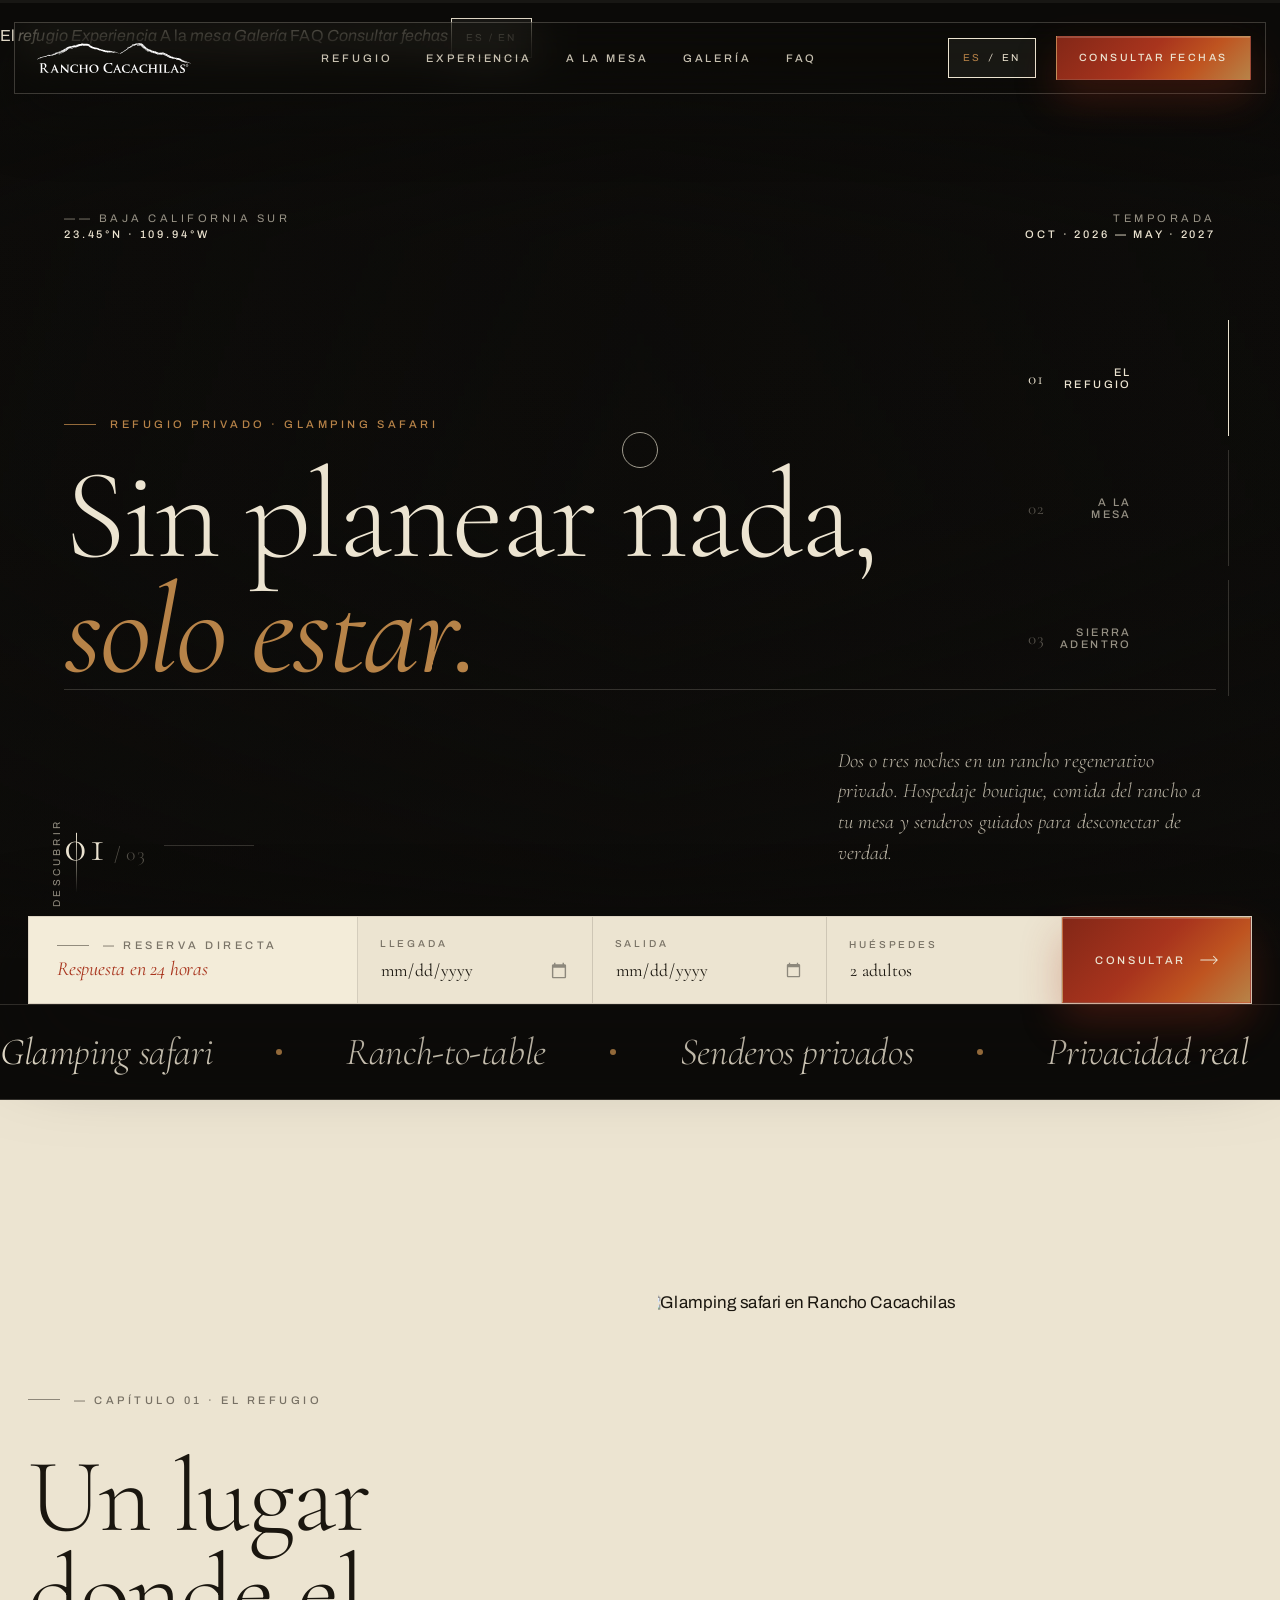
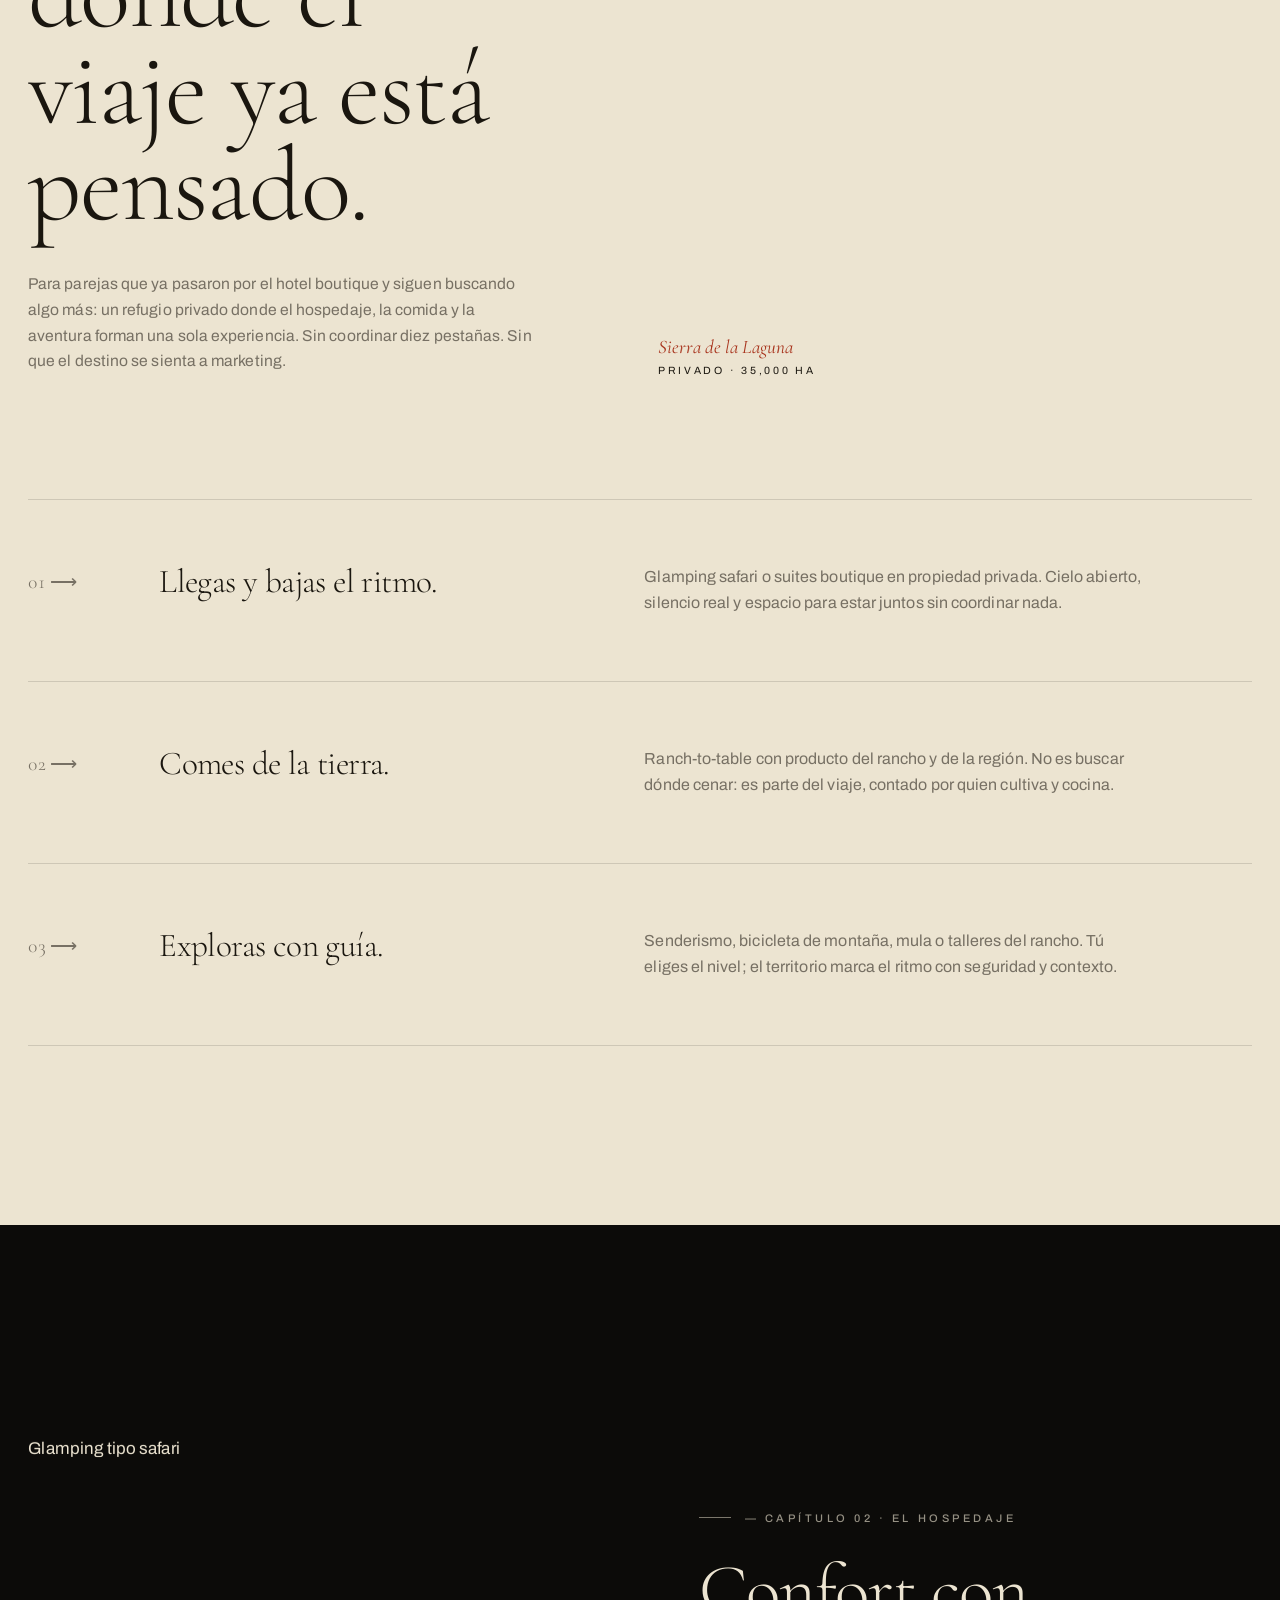
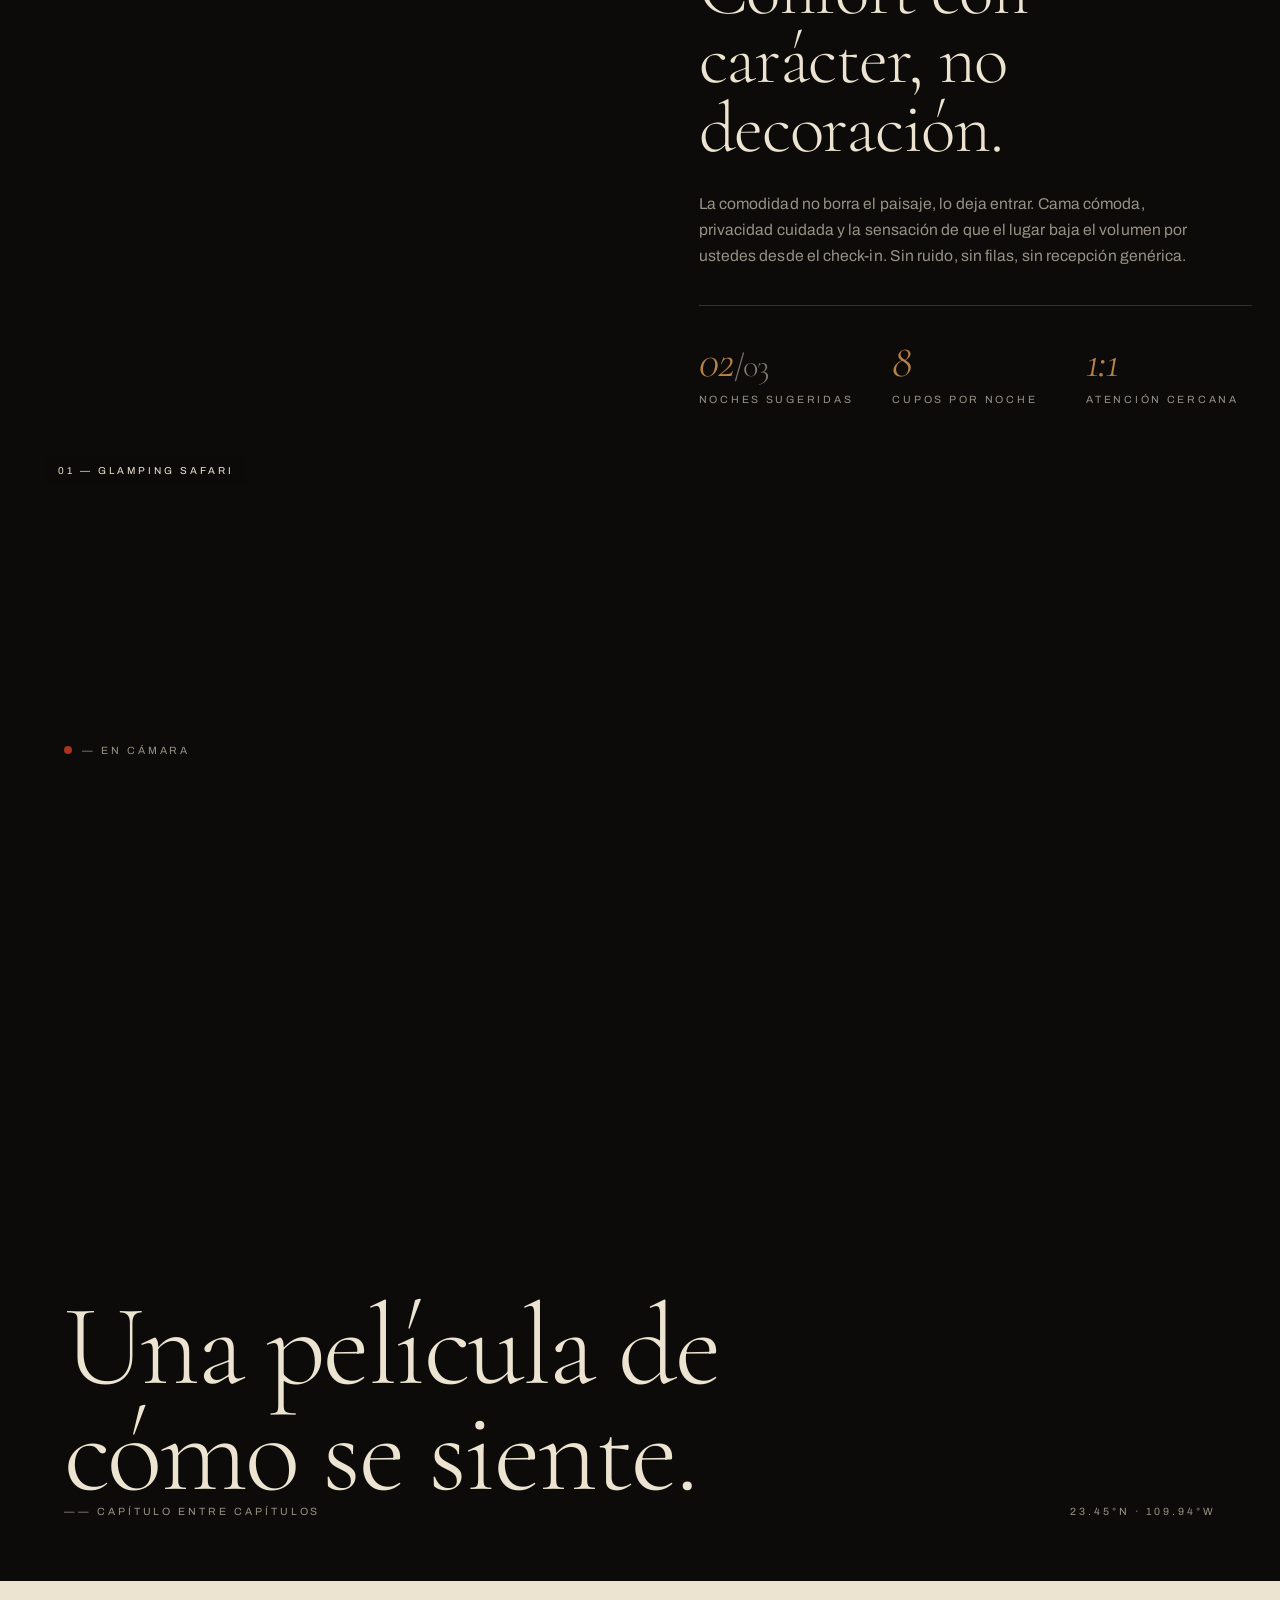
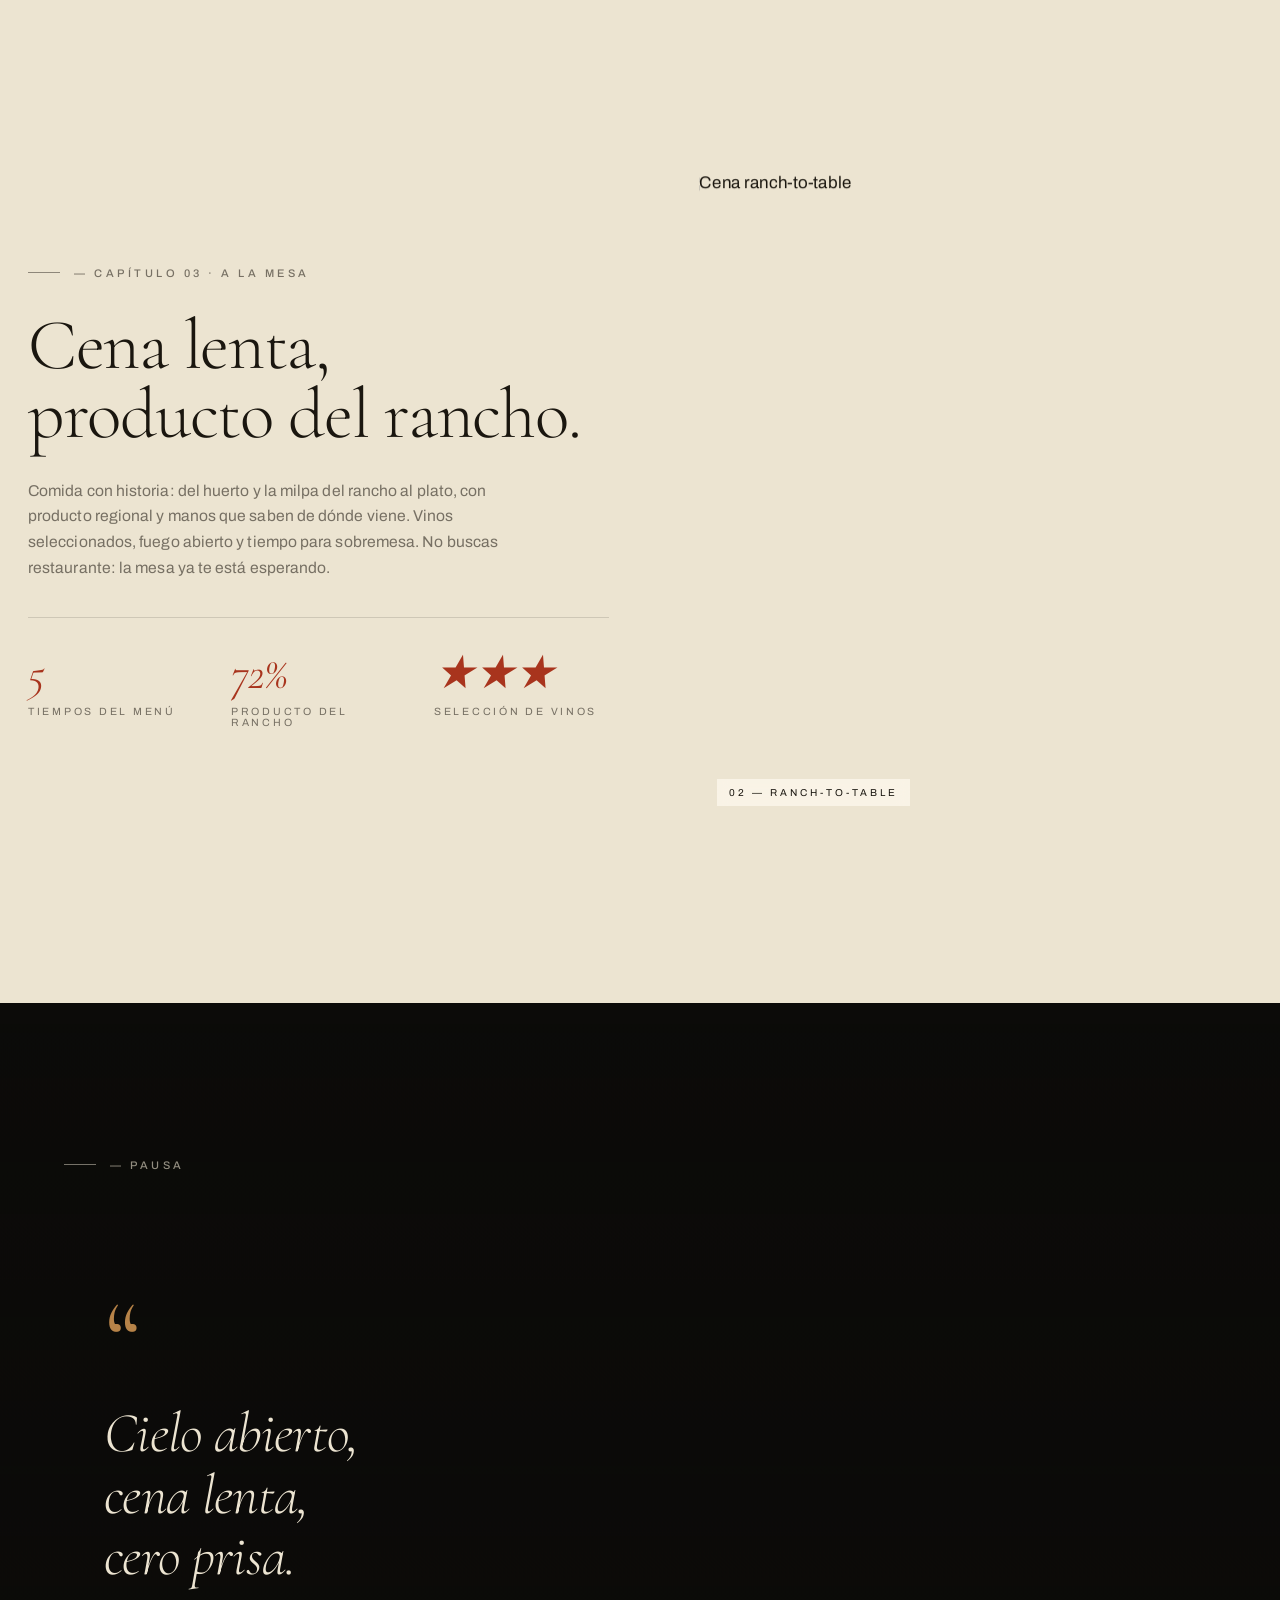
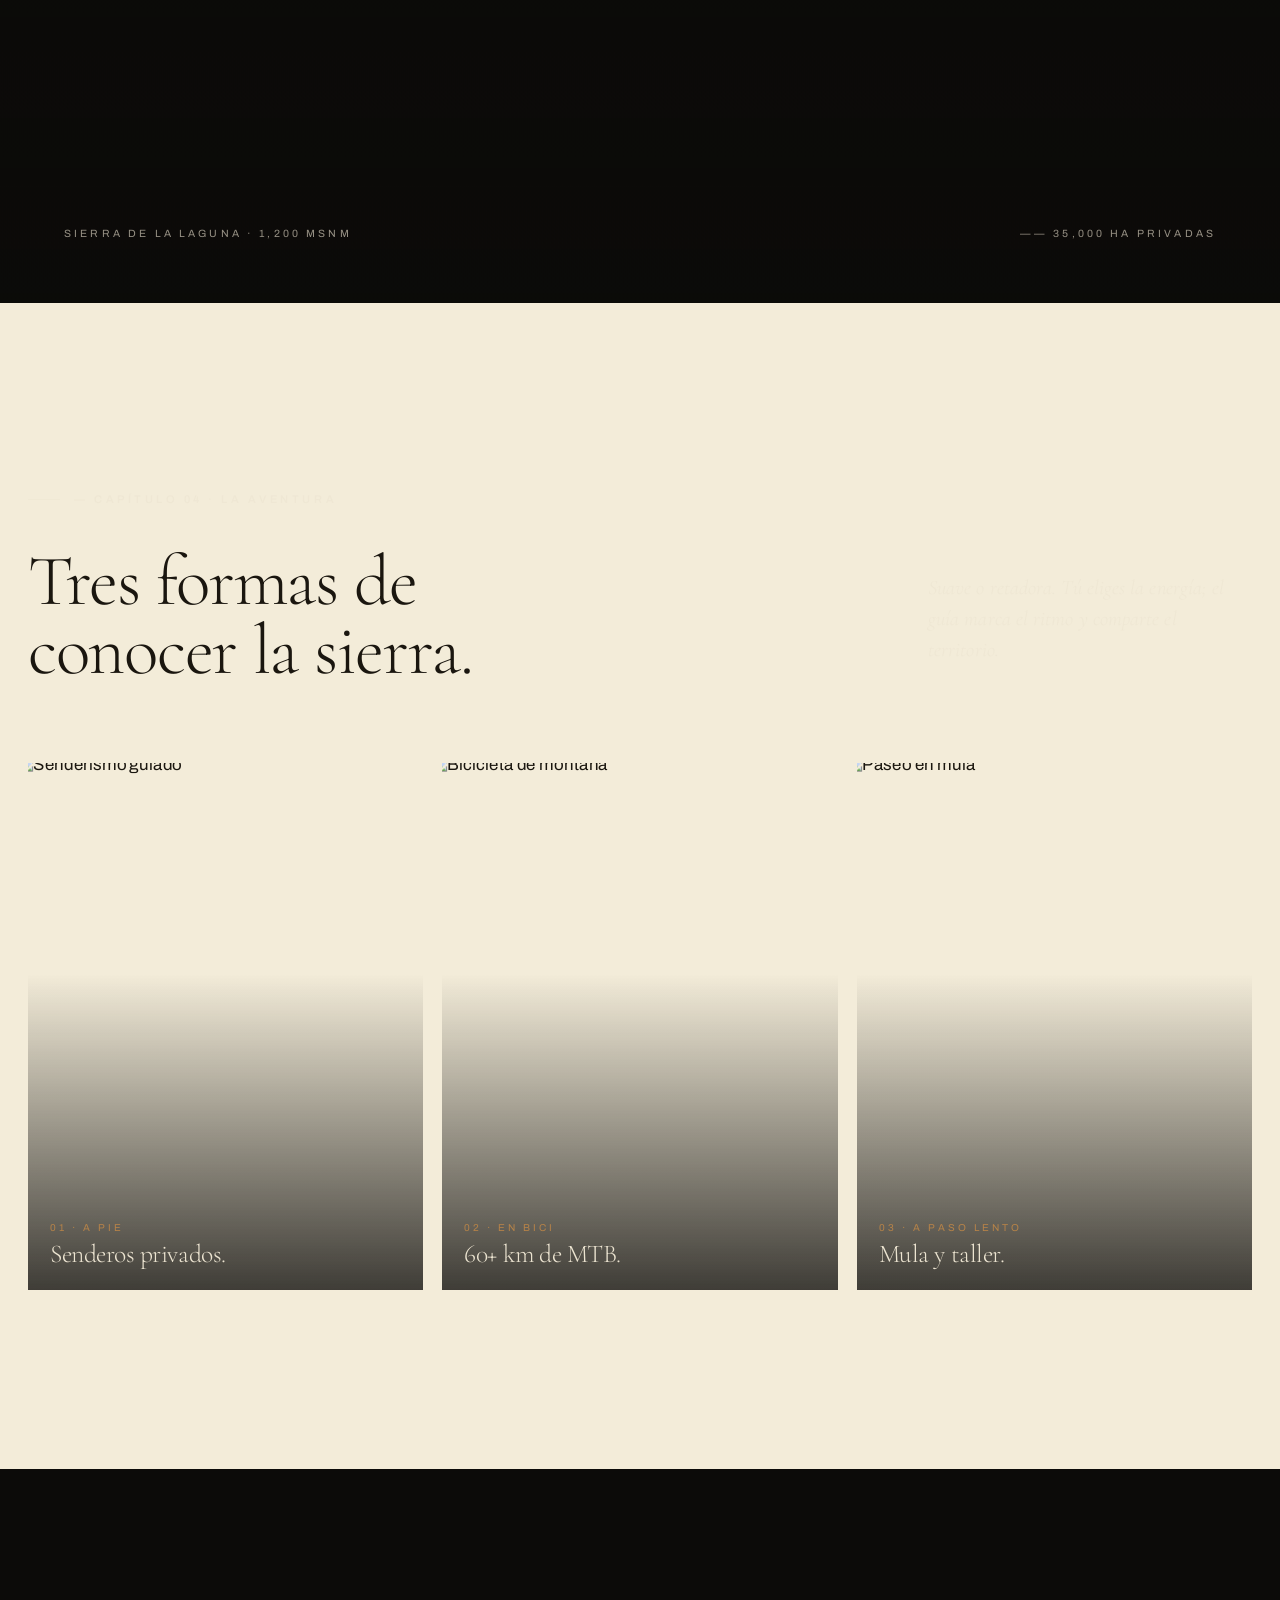
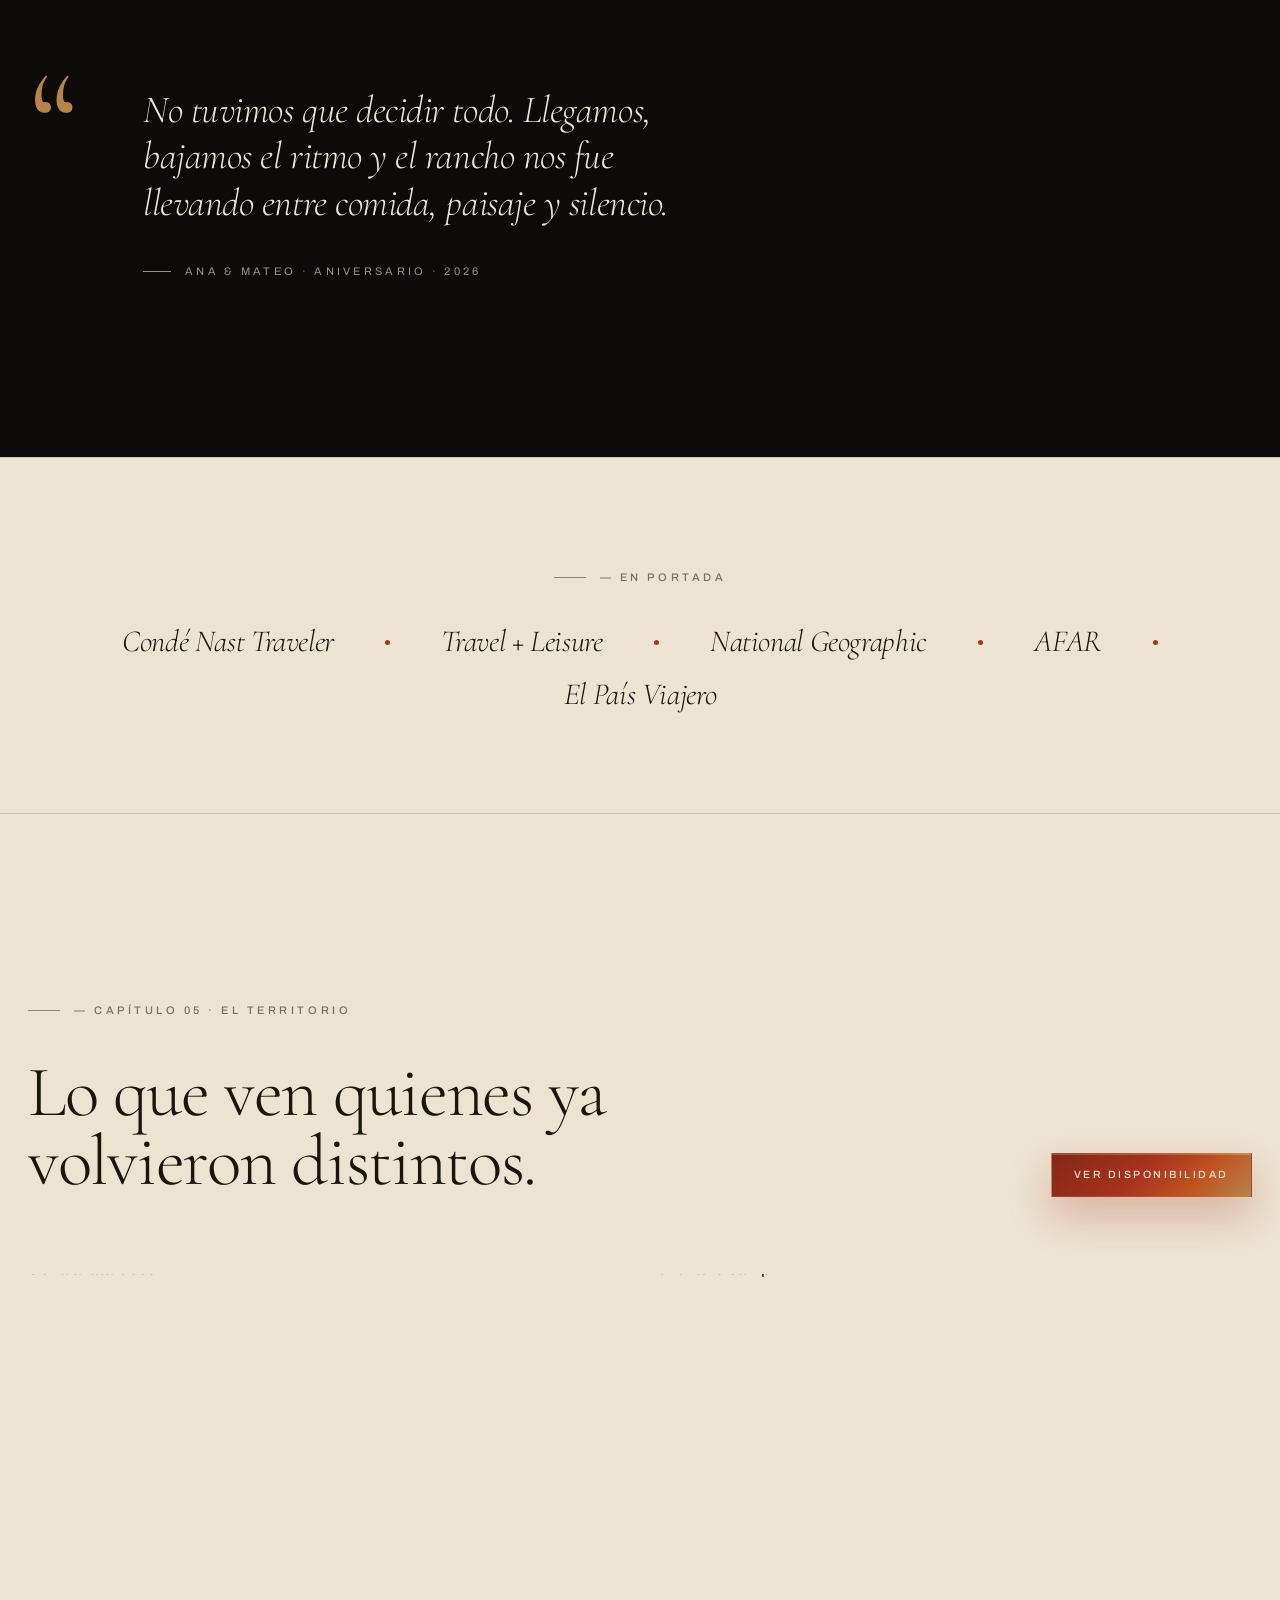
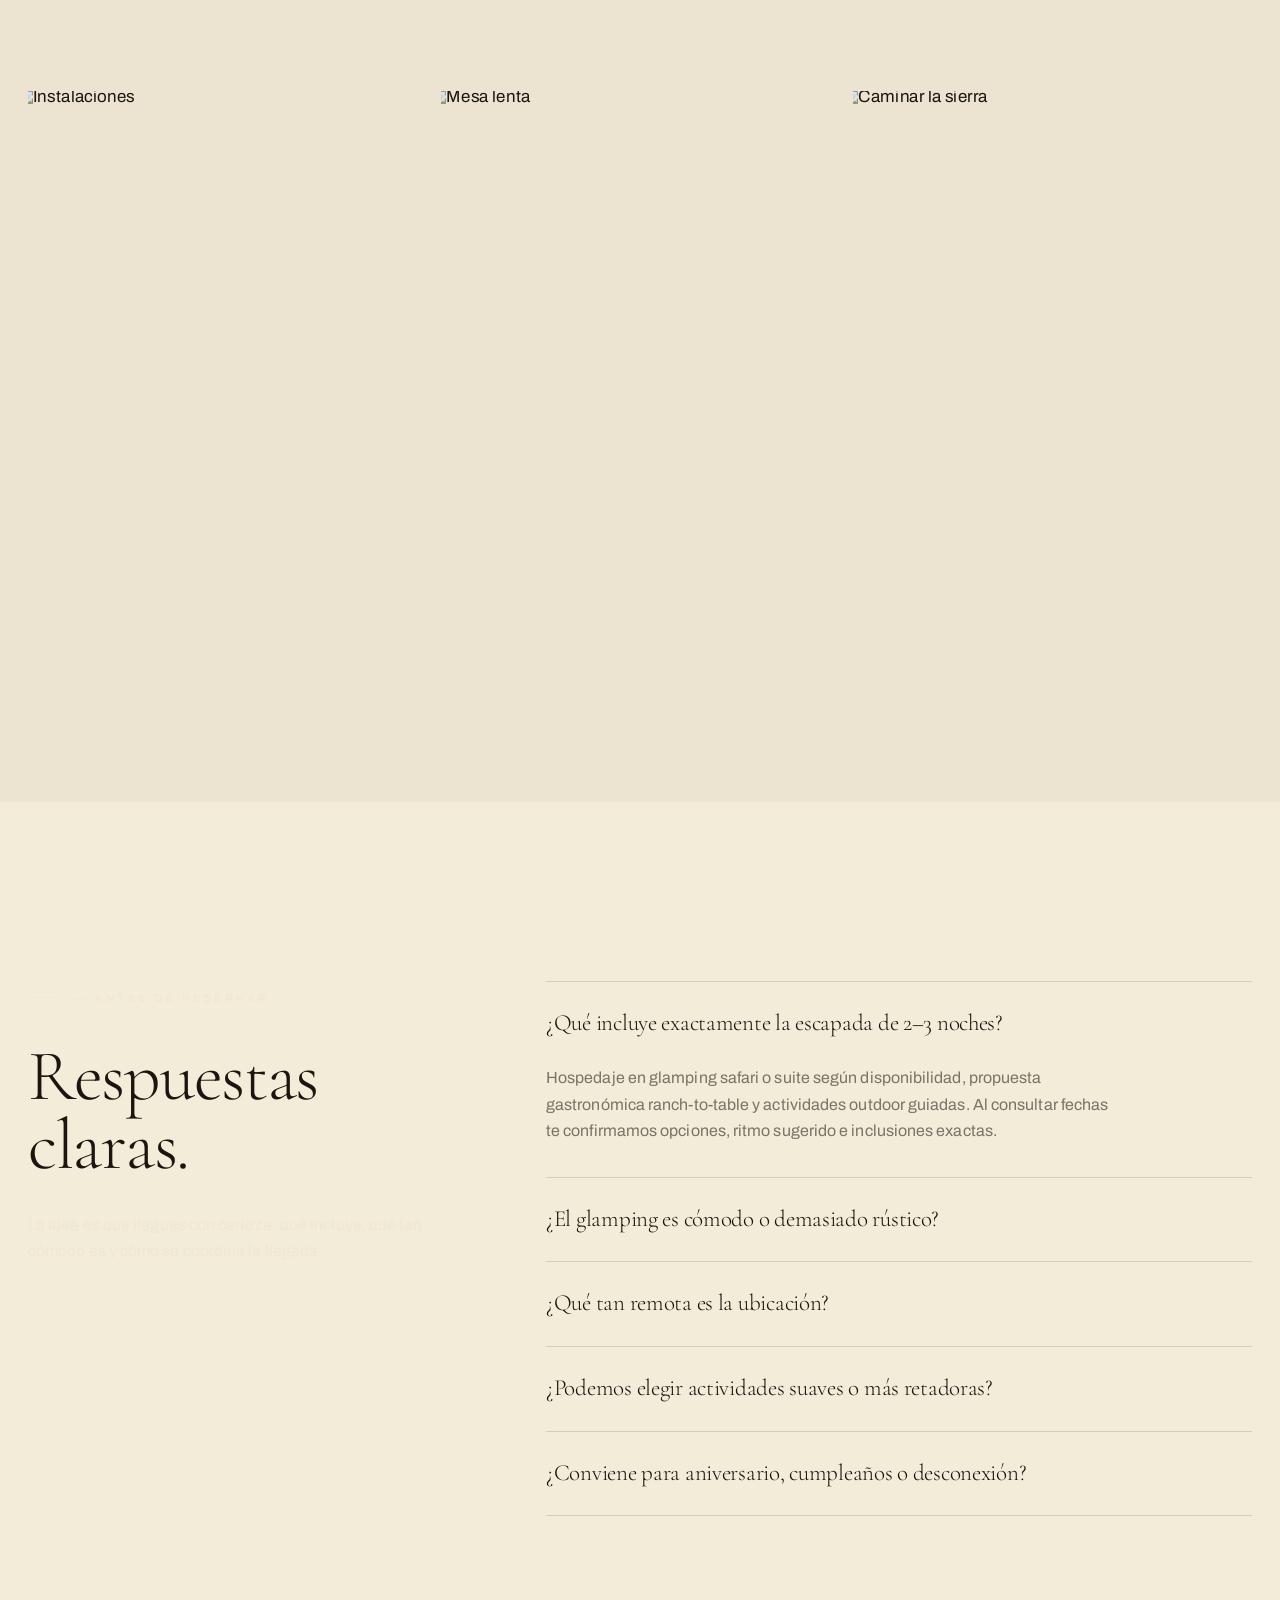
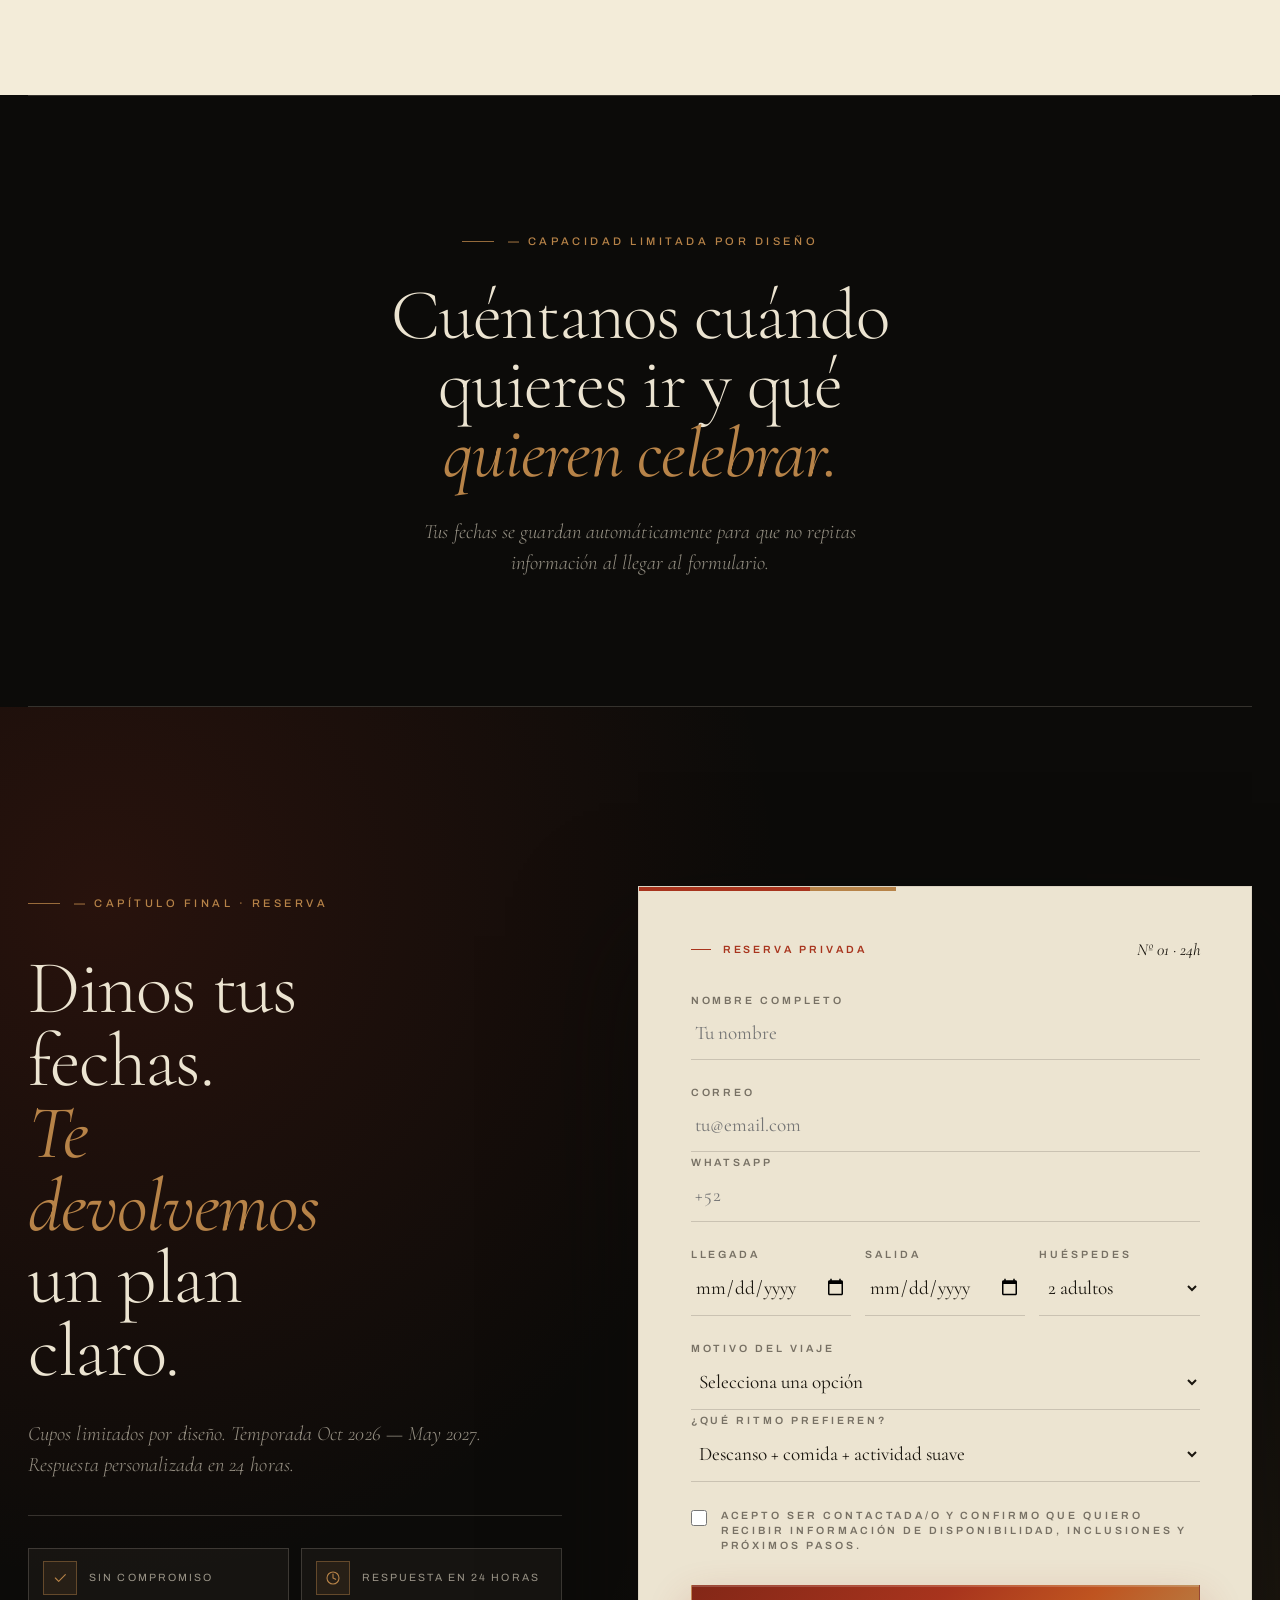
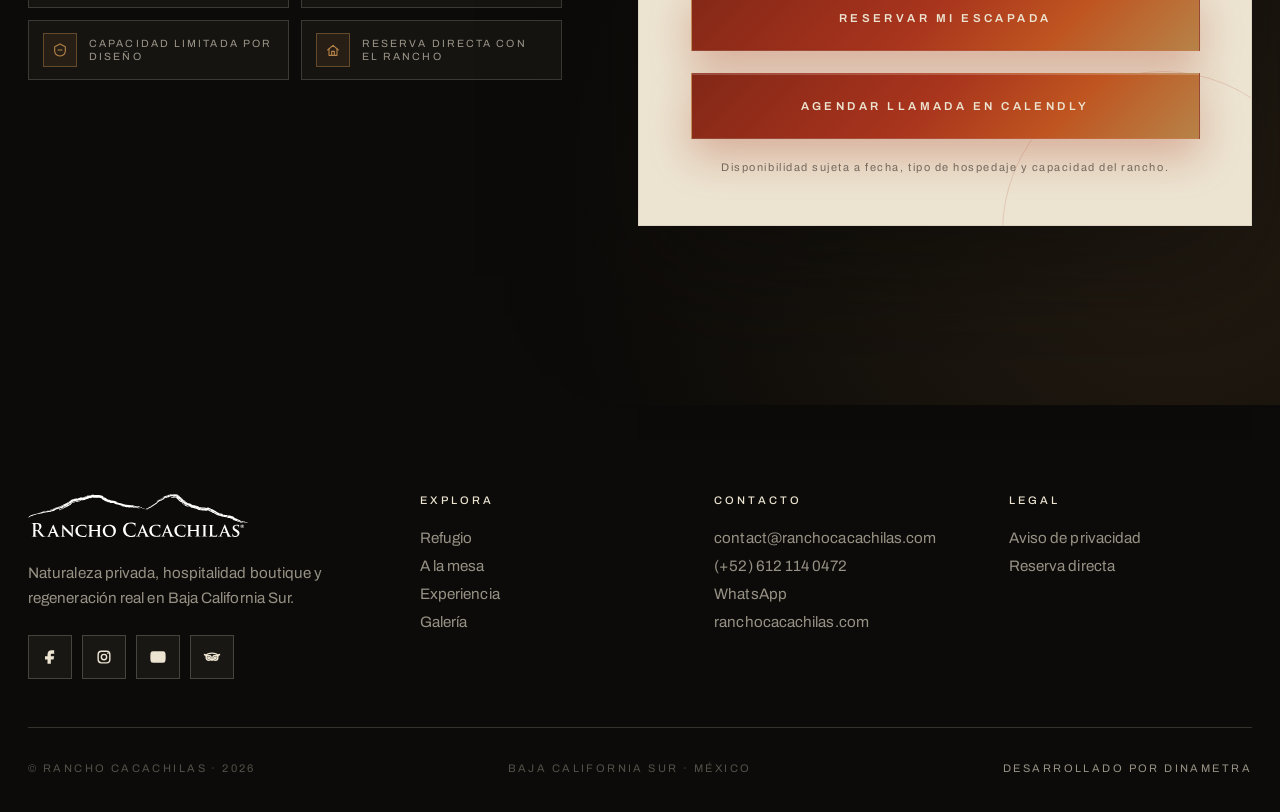
==== index.html @ 883b2c85 "primera versión landing rancho cacachilas" ====
<!DOCTYPE html>

<html data-lang="es" lang="es">
<head>
<meta charset="utf-8"/>
<meta content="width=device-width, initial-scale=1.0" name="viewport"/>
<meta content="Escapada privada en Rancho Cacachilas, Baja California Sur. Glamping safari, ranch-to-table y senderos privados." name="description"/>
<title>Rancho Cacachilas — Escapada privada en Baja California Sur</title>
<link href="assets/logo-color.svg" rel="icon" type="image/svg+xml"/>
<link href="https://fonts.googleapis.com" rel="preconnect"/>
<link crossorigin="" href="https://fonts.gstatic.com" rel="preconnect"/>
<link href="https://fonts.googleapis.com/css2?family=Cormorant+Garamond:ital,wght@0,300;0,400;0,500;1,300;1,400&amp;family=Cinzel:wght@400;500&amp;family=Archivo:wght@400;500;600&amp;display=swap" rel="stylesheet"/>
<link href="styles.css" rel="stylesheet"/>
</head>
<body>
<div aria-hidden="true" class="scroll-progress"><span></span></div>
<div aria-hidden="true" class="cursor-dot"></div>
<div aria-hidden="true" class="cursor-follower"></div>
<!-- NAVIGATION -->
<nav aria-label="Navegación principal" class="nav" id="nav">
<a aria-label="Rancho Cacachilas" class="nav-brand" href="#top">
<img alt="Rancho Cacachilas" data-logo-color="assets/logo-color.svg" data-logo-dark="assets/logo-wh.svg" data-logo-light="assets/logo-color.svg" src="assets/logo-wh.svg"/>
</a>
<div class="nav-links">
<a data-i18n="nav.refuge" href="#refugio">Refugio</a>
<a data-i18n="nav.experience" href="#experiencia">Experiencia</a>
<a data-i18n="nav.table" href="#mesa">A la mesa</a>
<a data-i18n="nav.gallery" href="#galeria">Galería</a>
<a data-i18n="nav.faq" href="#faq">FAQ</a>
</div>
<button aria-label="Cambiar idioma" class="lang-toggle" data-lang-toggle="" type="button"><span>ES</span><i>/</i><span>EN</span></button>
<a class="nav-cta" data-i18n="nav.cta" href="#reserva">Consultar fechas</a>
<button aria-expanded="false" aria-label="Menú" class="nav-toggle" type="button">
<span></span><span></span>
</button>
</nav>
<div aria-hidden="true" class="mobile-menu">
<a data-i18n-html="mobile.refuge" href="#refugio">El <em>refugio</em></a>
<a data-i18n-html="mobile.experience" href="#experiencia"><em>Experiencia</em></a>
<a data-i18n-html="mobile.table" href="#mesa">A la <em>mesa</em></a>
<a data-i18n-html="mobile.gallery" href="#galeria"><em>Galería</em></a>
<a data-i18n="nav.faq" href="#faq">FAQ</a>
<a data-i18n-html="mobile.cta" href="#reserva"><em>Consultar fechas</em></a>
<button aria-label="Cambiar idioma" class="mobile-lang" data-lang-toggle="" type="button">ES / EN</button>
</div>
<main id="top">
<!-- HERO ============================================================ -->
<section aria-label="Escapada privada en Baja California Sur" class="hero" id="hero">
<div aria-hidden="true" class="hero-slides">
<div class="hero-slide is-active" data-i="0">
<div class="hero-slide-img" data-parallax="0.18" style="--bg:url('https://images.squarespace-cdn.com/content/v1/5477a99ae4b06dd3acaaf4ea/1692031401738-TZJAUG9JWB5O84VRLIJN/Rancho-Cacachilas-hospedaje-en-Baja-California-Sur-Mexico.jpg')"></div>
</div>
<div class="hero-slide" data-i="1">
<div class="hero-slide-img" data-parallax="0.18" style="--bg:url('https://images.squarespace-cdn.com/content/v1/5477a99ae4b06dd3acaaf4ea/1692028775080-TD83GMRN2IYTB6SFDQ0N/Eventos-culinarios-en-Rancho-Cacachilas-Baja-California-Sur-sunset.jpg')"></div>
</div>
<div class="hero-slide" data-i="2">
<div class="hero-slide-img" data-parallax="0.18" style="--bg:url('https://images.squarespace-cdn.com/content/v1/5477a99ae4b06dd3acaaf4ea/1692031409755-A17O82VDHI5BTHM3XX5Q/Mountain-Bike-en-Baja-California-Sur-Mexico-Rancho-Cacachilas.jpg')"></div>
</div>
</div>
<div aria-hidden="true" class="hero-vignette"></div>
<div aria-hidden="true" class="hero-grain"></div>
<div class="hero-content">
<header class="hero-top">
<div class="hero-mark">
<span>—— Baja California Sur</span>
<strong>23.45°N · 109.94°W</strong>
</div>
<div class="hero-mark" style="text-align:right;">
<span>Temporada</span>
<strong>Oct · 2026 — May · 2027</strong>
</div>
</header>
<div class="hero-title-stack">
<p class="eyebrow" data-i18n="hero.eyebrow" style="margin-bottom:28px;color:var(--bronze);">Refugio privado · Glamping safari</p>
<h1 aria-live="polite" class="hero-title">
<span class="hero-title-slide is-active" data-i="0" data-i18n-html="hero.slide1html">Sin planear nada,<br/><em data-i18n="hero.slide1b">solo estar.</em></span>
<span class="hero-title-slide" data-i="1" data-i18n-html="hero.slide2html">Comer del territorio,<br/><em data-i18n="hero.slide2b">pertenecer.</em></span>
<span class="hero-title-slide" data-i="2" data-i18n-html="hero.slide3html">Aventura suave,<br/><em data-i18n="hero.slide3b">tierra real.</em></span>
</h1>
</div>
<footer class="hero-bottom">
<div class="hero-meta">
<span class="hero-counter"><span data-hero-current="">01</span><sub>/ 03</sub></span>
<div aria-hidden="true" class="hero-progress"><span></span></div>
</div>
<p class="lead" data-i18n="hero.sub" style="margin:0;color:rgba(236,228,209,.78);max-width:42ch;">
            Dos o tres noches en un rancho regenerativo privado. Hospedaje boutique, comida del rancho a tu mesa y senderos guiados para desconectar de verdad.
          </p>
</footer>
</div>
<nav aria-label="Escenas" class="hero-thumbs">
<button class="hero-thumb is-active" data-go="0">
<span class="hero-thumb-num">01</span>
<span class="hero-thumb-title" data-i18n="thumb.refuge">El refugio</span>
<span class="hero-thumb-img" style="--bg:url('https://images.squarespace-cdn.com/content/v1/5477a99ae4b06dd3acaaf4ea/1692031401738-TZJAUG9JWB5O84VRLIJN/Rancho-Cacachilas-hospedaje-en-Baja-California-Sur-Mexico.jpg')"></span>
</button>
<button class="hero-thumb" data-go="1">
<span class="hero-thumb-num">02</span>
<span class="hero-thumb-title" data-i18n="thumb.table">A la mesa</span>
<span class="hero-thumb-img" style="--bg:url('https://images.squarespace-cdn.com/content/v1/5477a99ae4b06dd3acaaf4ea/1692028775080-TD83GMRN2IYTB6SFDQ0N/Eventos-culinarios-en-Rancho-Cacachilas-Baja-California-Sur-sunset.jpg')"></span>
</button>
<button class="hero-thumb" data-go="2">
<span class="hero-thumb-num">03</span>
<span class="hero-thumb-title" data-i18n="thumb.sierra">Sierra adentro</span>
<span class="hero-thumb-img" style="--bg:url('https://images.squarespace-cdn.com/content/v1/5477a99ae4b06dd3acaaf4ea/1692031409755-A17O82VDHI5BTHM3XX5Q/Mountain-Bike-en-Baja-California-Sur-Mexico-Rancho-Cacachilas.jpg')"></span>
</button>
</nav>
<a class="hero-scroll" data-i18n="hero.discover" href="#intro">Descubrir</a>
</section>
<!-- BOOKING BAR (overlaps hero/cinemark, Auberge-inspired) ============================================================ -->
<section aria-label="Reserva directa" class="bookbar">
<div class="container">
<form class="bookbar-card rv" data-reservation-form="bookbar" id="bookbarForm" novalidate="">
<div class="bookbar-eye">
<span class="eyebrow" data-i18n="bookbar.eyebrow">— Reserva directa</span>
<strong data-i18n="bookbar.response">Respuesta en 24 horas</strong>
</div>
<div class="bookbar-row">
<label data-i18n="form.arrival" for="arrive">Llegada</label>
<input id="arrive" name="arrive" type="date"/>
</div>
<div class="bookbar-row">
<label data-i18n="form.departure" for="leave">Salida</label>
<input id="leave" name="leave" type="date"/>
</div>
<div class="bookbar-row">
<label data-i18n="form.guests" for="guests">Huéspedes</label>
<select id="guests" name="guests">
<option data-i18n="guest.twoAdults" value="2 adultos">2 adultos</option>
<option data-i18n="guest.twoOneChild" value="2 + 1 niño">2 + 1 niño</option>
<option data-i18n="guest.twoTwoChildren" value="2 + 2 niños">2 + 2 niños</option>
<option data-i18n="guest.coupleGuests" value="Pareja + invitados">Pareja + invitados</option>
</select>
</div>
<button class="bookbar-cta" type="submit">
<span data-i18n="bookbar.cta">Consultar</span>
<svg aria-hidden="true" fill="none" viewbox="0 0 24 12"><path d="M1 6h22M18 1l5 5-5 5" stroke="currentColor" stroke-linecap="round" stroke-linejoin="round" stroke-width="1.4"></path></svg>
</button>
</form>
</div>
</section>
<!-- CINEMARK ============================================================ -->
<section aria-hidden="true" class="cinemark">
<div class="cinemark-track">
<span data-i18n="m.glamping">Glamping safari</span><i></i><span data-i18n-html="m.table"><em data-i18n="m.table">Ranch-to-table</em></span><i></i><span data-i18n="m.trails">Senderos privados</span><i></i><span data-i18n="m.privacy">Privacidad real</span><i></i><span data-i18n-html="m.regenerative"><em data-i18n="m.regenerative">Rancho regenerativo</em></span><i></i><span data-i18n="m.baja">Baja California Sur</span><i></i>
<span data-i18n="m.glamping">Glamping safari</span><i></i><span data-i18n-html="m.table"><em data-i18n="m.table">Ranch-to-table</em></span><i></i><span data-i18n="m.trails">Senderos privados</span><i></i><span data-i18n="m.privacy">Privacidad real</span><i></i><span data-i18n-html="m.regenerative"><em data-i18n="m.regenerative">Rancho regenerativo</em></span><i></i><span data-i18n="m.baja">Baja California Sur</span><i></i>
</div>
</section>
<!-- INTRO ============================================================ -->
<section class="intro on-light section-pad-xl" id="intro">
<div class="container">
<div class="intro-grid">
<div class="intro-copy">
<p class="eyebrow rv" data-i18n="intro.eyebrow">— Capítulo 01 · El refugio</p>
<h2 class="display-1 rv d1" data-i18n-html="intro.title" style="margin-top:32px;">
              Un lugar<br/>donde el viaje<br/><em>ya está pensado.</em>
</h2>
<p class="body-text rv d2" data-i18n="intro.text">
              Para parejas que ya pasaron por el hotel boutique y siguen buscando algo más:
              un refugio privado donde el hospedaje, la comida y la aventura forman una sola
              experiencia. Sin coordinar diez pestañas. Sin que el destino se sienta a marketing.
            </p>
</div>
<div class="intro-img-stack rv d1">
<div class="intro-img intro-img--main" data-parallax-img="0.06">
<img alt="Glamping safari en Rancho Cacachilas" loading="lazy" src="https://images.squarespace-cdn.com/content/v1/5477a99ae4b06dd3acaaf4ea/1692031403918-P6W8EY9D7XBEX42UXEC8/Rancho-Cacachilas-Ranch-Adventure-Camp-Baja-California-Sur-Mexico.jpg"/>
</div>
<div class="intro-img intro-img--accent" data-parallax-img="-0.05">
<img alt="Instalaciones de descanso" loading="lazy" src="https://images.squarespace-cdn.com/content/v1/5477a99ae4b06dd3acaaf4ea/1692031405454-Y30YFMHIV6PB52ENHIJ9/Rancho-Cacachilas-Hospedaje-en-Baja-California-Sur-Mexico-instalaciones.jpg"/>
</div>
<div class="intro-tag">
<strong data-i18n="intro.location">Sierra de la Laguna</strong>
<span data-i18n="intro.private">Privado · 35,000 ha</span>
</div>
</div>
</div>
<!-- MANIFESTO -->
<div class="manifesto-list">
<article class="manifesto-row rv">
<span class="manifesto-num">01 ⟶</span>
<h3 class="manifesto-title" data-i18n-html="manifest.1.title">Llegas <em>y bajas el ritmo.</em></h3>
<p class="manifesto-body" data-i18n="manifest.1.text">Glamping safari o suites boutique en propiedad privada. Cielo abierto, silencio real y espacio para estar juntos sin coordinar nada.</p>
</article>
<article class="manifesto-row rv d1">
<span class="manifesto-num">02 ⟶</span>
<h3 class="manifesto-title" data-i18n-html="manifest.2.title">Comes <em>de la tierra.</em></h3>
<p class="manifesto-body" data-i18n="manifest.2.text">Ranch-to-table con producto del rancho y de la región. No es buscar dónde cenar: es parte del viaje, contado por quien cultiva y cocina.</p>
</article>
<article class="manifesto-row rv d2">
<span class="manifesto-num">03 ⟶</span>
<h3 class="manifesto-title" data-i18n-html="manifest.3.title">Exploras <em>con guía.</em></h3>
<p class="manifesto-body" data-i18n="manifest.3.text">Senderismo, bicicleta de montaña, mula o talleres del rancho. Tú eliges el nivel; el territorio marca el ritmo con seguridad y contexto.</p>
</article>
</div>
</div>
</section>
<!-- EDITORIAL SPLIT 1 — REFUGIO ============================================================ -->
<section class="on-dark section-pad-xl" id="refugio">
<div class="container">
<div class="edit-split">
<div class="edit-figure rv" data-parallax-img="0.08">
<img alt="Glamping tipo safari" loading="lazy" src="https://images.squarespace-cdn.com/content/v1/5477a99ae4b06dd3acaaf4ea/1692031401738-TZJAUG9JWB5O84VRLIJN/Rancho-Cacachilas-hospedaje-en-Baja-California-Sur-Mexico.jpg"/>
<div class="edit-figure-caption">01 — Glamping safari</div>
</div>
<div class="edit-copy">
<p class="eyebrow rv" data-i18n="stay.eyebrow">— Capítulo 02 · El hospedaje</p>
<h2 class="display-2 rv d1" data-i18n-html="stay.title">Confort con <em>carácter,</em><br/>no decoración.</h2>
<p class="body-text rv d2" data-i18n="stay.text">
              La comodidad no borra el paisaje, lo deja entrar. Cama cómoda, privacidad cuidada
              y la sensación de que el lugar baja el volumen por ustedes desde el check-in.
              Sin ruido, sin filas, sin recepción genérica.
            </p>
<div class="edit-meta rv d3">
<div>
<div class="edit-meta-num"><em>02</em><span style="opacity:.5;font-size:.7em;">/03</span></div>
<span class="edit-meta-label" data-i18n="stay.nights">Noches sugeridas</span>
</div>
<div>
<div class="edit-meta-num"><em>8</em></div>
<span class="edit-meta-label" data-i18n="stay.capacity">Cupos por noche</span>
</div>
<div>
<div class="edit-meta-num"><em>1:1</em></div>
<span class="edit-meta-label" data-i18n="stay.attention">Atención cercana</span>
</div>
</div>
</div>
</div>
</div>
</section>
<!-- FILM — Vimeo cinematic interlude ============================================================ -->
<section aria-label="El rancho en movimiento" class="film">
<div class="film-wrap">
<div class="film-poster" style="--bg:url('https://images.squarespace-cdn.com/content/v1/5477a99ae4b06dd3acaaf4ea/1692028787571-YCMJ7HJETZACYDP9HN1P/Eventos-en-Rancho-Cacachilas-Baja-California-Sur-Mexico.jpg')"></div>
<iframe allow="autoplay; fullscreen" allowfullscreen="" loading="lazy" src="https://player.vimeo.com/video/598974054?background=1&amp;autoplay=1&amp;loop=1&amp;muted=1&amp;dnt=1" tabindex="-1" title="Rancho Cacachilas — película">
</iframe>
</div>
<div aria-hidden="true" class="film-overlay"></div>
<div class="film-content">
<header class="film-top">
<span class="film-rec" data-i18n="film.camera">— En cámara</span>
</header>
<h2 class="film-title rv" data-i18n-html="film.title">
          Una <em>película</em><br/>de cómo se siente.
        </h2>
<footer class="film-foot">
<span data-i18n="film.chapter">—— Capítulo entre capítulos</span>
<span>23.45°N · 109.94°W</span>
</footer>
</div>
</section>
<!-- EDITORIAL SPLIT 2 — A LA MESA ============================================================ -->
<section class="on-light section-pad-xl" id="mesa">
<div class="container">
<div class="edit-split reverse">
<div class="edit-figure rv" data-parallax-img="0.06">
<img alt="Cena ranch-to-table" loading="lazy" src="https://images.squarespace-cdn.com/content/v1/5477a99ae4b06dd3acaaf4ea/1692028774815-RIFNHFRHI6KCONGLMKJG/Eventos-culinarios-en-Rancho-Cacachilas-Baja-California-Sur-wine.jpg"/>
<div class="edit-figure-caption" style="background:rgba(255,250,240,.7);color:var(--on-light);">02 — Ranch-to-table</div>
</div>
<div class="edit-copy">
<p class="eyebrow rv" data-i18n="table.eyebrow">— Capítulo 03 · A la mesa</p>
<h2 class="display-2 rv d1" data-i18n-html="table.title">Cena lenta,<br/><em>producto del rancho.</em></h2>
<p class="body-text rv d2" data-i18n="table.text">
              Comida con historia: del huerto y la milpa del rancho al plato, con producto
              regional y manos que saben de dónde viene. Vinos seleccionados, fuego abierto y
              tiempo para sobremesa. No buscas restaurante: la mesa ya te está esperando.
            </p>
<div class="edit-meta rv d3">
<div>
<div class="edit-meta-num"><em>5</em></div>
<span class="edit-meta-label" data-i18n="table.times">Tiempos del menú</span>
</div>
<div>
<div class="edit-meta-num"><em>72%</em></div>
<span class="edit-meta-label" data-i18n="table.product">Producto del rancho</span>
</div>
<div>
<div class="edit-meta-num"><em>★★★</em></div>
<span class="edit-meta-label" data-i18n="table.wines">Selección de vinos</span>
</div>
</div>
</div>
</div>
</div>
</section>
<!-- PARALLAX BREAK ============================================================ -->
<section aria-label="Naturaleza privada" class="break">
<div class="break-img" data-parallax="0.22" style="--bg:url('https://images.squarespace-cdn.com/content/v1/5477a99ae4b06dd3acaaf4ea/1692028787571-YCMJ7HJETZACYDP9HN1P/Eventos-en-Rancho-Cacachilas-Baja-California-Sur-Mexico.jpg')"></div>
<div class="break-content">
<span class="eyebrow" data-i18n="break.eyebrow" style="color:rgba(236,228,209,.6);">— Pausa</span>
<blockquote class="break-quote rv">
          Cielo abierto,<br/>cena lenta,<br/><em>cero prisa.</em>
</blockquote>
<div class="break-foot">
<span data-i18n="break.location">Sierra de la Laguna · 1,200 msnm</span>
<span data-i18n="break.private">—— 35,000 ha privadas</span>
</div>
</div>
</section>
<!-- EXPERIENCIA — GRID 3 ============================================================ -->
<section class="on-light-2 section-pad-xl" id="experiencia">
<div class="container-wide">
<header style="display:flex;justify-content:space-between;align-items:end;gap:32px;flex-wrap:wrap;">
<div>
<p class="eyebrow rv" data-i18n="adventure.eyebrow">— Capítulo 04 · La aventura</p>
<h2 class="display-2 rv d1" data-i18n-html="adventure.title" style="margin-top:32px;max-width:18ch;">
              Tres formas de<br/><em>conocer la sierra.</em>
</h2>
</div>
<p class="lead rv d2" data-i18n="adventure.text" style="max-width:36ch;">Suave o retadora. Tú eliges la energía; el guía marca el ritmo y comparte el territorio.</p>
</header>
<div class="grid3">
<article class="grid3-item rv">
<div class="grid3-figure" data-parallax-img="0.04">
<img alt="Senderismo guiado" loading="lazy" src="https://images.squarespace-cdn.com/content/v1/5477a99ae4b06dd3acaaf4ea/1692031408784-8KG38L6NBNN5R9NBYCQK/Hiking-en-Baja-California-Sur-Mexico-Rancho-Cacachilas.jpg"/>
</div>
<div class="grid3-caption">
<small data-i18n="adventure.1.k">01 · A pie</small>
<h3 data-i18n-html="adventure.1.t">Senderos <em>privados.</em></h3>
</div>
</article>
<article class="grid3-item rv d1">
<div class="grid3-figure" data-parallax-img="0.04">
<img alt="Bicicleta de montaña" loading="lazy" src="https://images.squarespace-cdn.com/content/v1/5477a99ae4b06dd3acaaf4ea/1692031409755-A17O82VDHI5BTHM3XX5Q/Mountain-Bike-en-Baja-California-Sur-Mexico-Rancho-Cacachilas.jpg"/>
</div>
<div class="grid3-caption">
<small data-i18n="adventure.2.k">02 · En bici</small>
<h3 data-i18n-html="adventure.2.t">60+ km de <em>MTB.</em></h3>
</div>
</article>
<article class="grid3-item rv d2">
<div class="grid3-figure" data-parallax-img="0.04">
<img alt="Paseo en mula" loading="lazy" src="https://images.squarespace-cdn.com/content/v1/5477a99ae4b06dd3acaaf4ea/1692031406639-UHM9S0NSPHUEQY8RN709/Rancho-Cacachilas-Paseos-en-Mula-en-Baja-California-Sur-Mexico.jpg"/>
</div>
<div class="grid3-caption">
<small data-i18n="adventure.3.k">03 · A paso lento</small>
<h3 data-i18n-html="adventure.3.t">Mula y <em>taller.</em></h3>
</div>
</article>
</div>
</div>
</section>
<!-- TESTIMONIAL EDITORIAL ============================================================ -->
<section class="on-dark section-pad-xl">
<div class="container">
<div class="testimonial">
<span aria-hidden="true" class="testimonial-q">“</span>
<div>
<p class="testimonial-text rv" data-i18n-html="testimonial.quote">
              No tuvimos que decidir todo. Llegamos, <em>bajamos el ritmo</em> y el rancho nos fue llevando entre comida, paisaje y silencio.
            </p>
<div class="testimonial-author rv d1">Ana &amp; Mateo · Aniversario · 2026</div>
</div>
</div>
</div>
</section>
<!-- ACCOLADES BAND (Auberge "as featured in") ============================================================ -->
<section aria-label="Apariciones en medios" class="accolades on-light">
<div class="container">
<p class="eyebrow rv" data-i18n="accolades.eyebrow">— En portada</p>
<div class="accolades-row rv d1">
<span>Condé Nast Traveler</span><i></i>
<span>Travel + Leisure</span><i></i>
<span>National Geographic</span><i></i>
<span>AFAR</span><i></i>
<span>El País Viajero</span>
</div>
</div>
</section>
<!-- GALLERY MOSAIC ============================================================ -->
<section class="on-light section-pad-xl" id="galeria">
<div class="container-wide">
<header style="display:flex;justify-content:space-between;align-items:end;gap:32px;flex-wrap:wrap;">
<div>
<p class="eyebrow rv" data-i18n="gallery.eyebrow">— Capítulo 05 · El territorio</p>
<h2 class="display-2 rv d1" data-i18n-html="gallery.title" style="margin-top:32px;max-width:22ch;">
              Lo que ven<br/>quienes ya <em>volvieron distintos.</em>
</h2>
</div>
<a class="nav-cta rv d2" data-i18n="availability.cta" href="#reserva" style="border-color:var(--on-light);color:var(--on-light);">Ver disponibilidad</a>
</header>
<div class="mosaic">
<div class="mosaic-cell mosaic-cell--a rv" data-parallax-img="0.04">
<img alt="Cena al atardecer" loading="lazy" src="https://images.squarespace-cdn.com/content/v1/5477a99ae4b06dd3acaaf4ea/1692028777685-F5K09YPMB62D19FH5U1C/Eventos-en-Rancho-Cacachilas-Baja-California-Sur-dinner.jpg"/>
</div>
<div class="mosaic-cell mosaic-cell--b rv d1" data-parallax-img="0.04">
<img alt="Adventure camp" loading="lazy" src="https://images.squarespace-cdn.com/content/v1/5477a99ae4b06dd3acaaf4ea/1692031403918-P6W8EY9D7XBEX42UXEC8/Rancho-Cacachilas-Ranch-Adventure-Camp-Baja-California-Sur-Mexico.jpg"/>
</div>
<div class="mosaic-cell mosaic-cell--c rv" data-parallax-img="0.03">
<img alt="Instalaciones" loading="lazy" src="https://images.squarespace-cdn.com/content/v1/5477a99ae4b06dd3acaaf4ea/1692031405454-Y30YFMHIV6PB52ENHIJ9/Rancho-Cacachilas-Hospedaje-en-Baja-California-Sur-Mexico-instalaciones.jpg"/>
</div>
<div class="mosaic-cell mosaic-cell--d rv d1" data-parallax-img="0.03">
<img alt="Mesa lenta" loading="lazy" src="https://images.squarespace-cdn.com/content/v1/5477a99ae4b06dd3acaaf4ea/1692028774815-RIFNHFRHI6KCONGLMKJG/Eventos-culinarios-en-Rancho-Cacachilas-Baja-California-Sur-wine.jpg"/>
</div>
<div class="mosaic-cell mosaic-cell--e rv d2" data-parallax-img="0.03">
<img alt="Caminar la sierra" loading="lazy" src="https://images.squarespace-cdn.com/content/v1/5477a99ae4b06dd3acaaf4ea/1692031408784-8KG38L6NBNN5R9NBYCQK/Hiking-en-Baja-California-Sur-Mexico-Rancho-Cacachilas.jpg"/>
</div>
</div>
</div>
</section>
<!-- FAQ ============================================================ -->
<section class="on-light-2 section-pad-xl" id="faq">
<div class="container">
<div class="faq-grid">
<div class="faq-copy">
<p class="eyebrow rv" data-i18n="faq.eyebrow">— Antes de reservar</p>
<h2 class="display-2 rv d1" data-i18n-html="faq.title" style="margin-top:28px;">
              Respuestas <em>claras.</em>
</h2>
<p class="body-text rv d2" data-i18n="faq.text" style="margin-top:32px;">
              La idea es que llegues con certeza: qué incluye, qué tan cómodo es y cómo se coordina la llegada.
            </p>
</div>
<div class="faq-list">
<article class="faq-item is-open rv">
<button aria-expanded="true" class="faq-q" data-i18n-html="faq.q1" type="button">
<span data-i18n="faq.q1">¿Qué incluye exactamente la escapada de 2–3 noches?</span>
<span aria-hidden="true" class="faq-icon"></span>
</button>
<div class="faq-panel"><div class="faq-panel-inner">
                Hospedaje en glamping safari o suite según disponibilidad, propuesta gastronómica ranch-to-table y actividades outdoor guiadas. Al consultar fechas te confirmamos opciones, ritmo sugerido e inclusiones exactas.
              </div></div>
</article>
<article class="faq-item rv d1">
<button aria-expanded="false" class="faq-q" data-i18n-html="faq.q2" type="button">
<span data-i18n="faq.q2">¿El glamping es cómodo o demasiado rústico?</span>
<span aria-hidden="true" class="faq-icon"></span>
</button>
<div class="faq-panel"><div class="faq-panel-inner">
                Es glamping premium: privacidad, cama cómoda y espacio cuidado, con una intención clara de conexión con la naturaleza. Si prefieres una estructura más tradicional, revisamos suites boutique según disponibilidad.
              </div></div>
</article>
<article class="faq-item rv d2">
<button aria-expanded="false" class="faq-q" data-i18n-html="faq.q3" type="button">
<span data-i18n="faq.q3">¿Qué tan remota es la ubicación?</span>
<span aria-hidden="true" class="faq-icon"></span>
</button>
<div class="faq-panel"><div class="faq-panel-inner">
                Estamos en Baja California Sur, fuera de rutas turísticas saturadas. Se siente privado, pero la llegada se coordina con instrucciones y recomendaciones claras para que no tengas fricción desde el primer día.
              </div></div>
</article>
<article class="faq-item rv d3">
<button aria-expanded="false" class="faq-q" data-i18n-html="faq.q4" type="button">
<span data-i18n="faq.q4">¿Podemos elegir actividades suaves o más retadoras?</span>
<span aria-hidden="true" class="faq-icon"></span>
</button>
<div class="faq-panel"><div class="faq-panel-inner">
                Sí. La experiencia puede orientarse a descanso, aventura suave o un ritmo más activo con senderismo, MTB, mula o talleres. Lo ideal es contar el motivo del viaje para sugerir un plan coherente.
              </div></div>
</article>
<article class="faq-item rv d4">
<button aria-expanded="false" class="faq-q" data-i18n-html="faq.q5" type="button">
<span data-i18n="faq.q5">¿Conviene para aniversario, cumpleaños o desconexión?</span>
<span aria-hidden="true" class="faq-icon"></span>
</button>
<div class="faq-panel"><div class="faq-panel-inner">
                Sí. Es especialmente fuerte para viajes de pareja donde se busca privacidad, intención y una experiencia más completa que solo reservar una habitación bonita.
              </div></div>
</article>
</div>
</div>
</div>
</section>
<!-- CTA BANNER ============================================================ -->
<section class="on-dark">
<div class="container">
<div class="cta-banner cta-banner-center">
<div class="cta-banner-inner">
<p class="eyebrow rv" data-i18n="cta.eyebrow" style="color:var(--bronze);">— Capacidad limitada por diseño</p>
<h2 class="display-2 rv d1" data-i18n-html="cta.title" style="margin-top:24px;">
              Cuéntanos cuándo<br/>quieres ir y qué<br/><em>quieren celebrar.</em>
</h2>
<p class="lead rv d2" data-i18n="cta.sub">Tus fechas se guardan automáticamente para que no repitas información al llegar al formulario.</p>
</div>
</div>
</div>
</section>
<!-- FORM ============================================================ -->
<section class="on-dark section-pad-xl form-section" id="reserva">
<div class="container">
<div class="form-grid">
<div class="form-copy">
<p class="eyebrow rv" data-i18n="form.eyebrow" style="color:var(--bronze);">— Capítulo final · Reserva</p>
<h2 class="display-1 form-title rv d1" data-i18n-html="form.title" style="margin-top:32px;">
              Dinos tus fechas.<br/><em>Te devolvemos</em><br/>un plan claro.
            </h2>
<p class="lead rv d2" data-i18n="form.text" style="margin-top:32px;">
              Cupos limitados por diseño. Temporada Oct 2026 — May 2027. Respuesta personalizada en 24 horas.
            </p>
<div class="form-trust trust-grid rv d3" aria-label="Beneficios de reserva">
  <div class="trust-item">
    <svg aria-hidden="true" viewBox="0 0 24 24"><path d="M20 7 10 17l-5-5"/></svg>
    <span data-i18n="trust.noCommit">Sin compromiso</span>
  </div>
  <div class="trust-item">
    <svg aria-hidden="true" viewBox="0 0 24 24"><path d="M12 6v6l4 2"/><circle cx="12" cy="12" r="9"/></svg>
    <span data-i18n="trust.response">Respuesta en 24 horas</span>
  </div>
  <div class="trust-item">
    <svg aria-hidden="true" viewBox="0 0 24 24"><path d="M12 3 4 7v6c0 5 3.5 7.5 8 8 4.5-.5 8-3 8-8V7l-8-4Z"/><path d="M9 12h6"/></svg>
    <span data-i18n="trust.capacity">Capacidad limitada por diseño</span>
  </div>
  <div class="trust-item">
    <svg aria-hidden="true" viewBox="0 0 24 24"><path d="M4 12 12 5l8 7"/><path d="M6 10.5V20h12v-9.5"/><path d="M10 20v-6h4v6"/></svg>
    <span data-i18n="trust.direct">Reserva directa con el rancho</span>
  </div>
</div>
</div>
<form action="thankyou.html" class="form-card rv d1" data-reservation-form="main" id="mainReservationForm" method="get" novalidate="">
<header class="form-card-head">
<span class="form-card-tag" data-i18n="form.privateReservation">Reserva privada</span>
<span class="form-card-num"><em>Nº 01</em> · <span data-i18n="form.hours">24h</span></span>
</header>
<div class="form-row">
<label data-i18n="form.name" for="name">Nombre completo</label>
<input data-i18n-placeholder="ph.name" id="name" name="name" placeholder="Tu nombre" required="" type="text"/>
</div>
<div class="form-row two">
<div>
<label data-i18n="form.email" for="email">Correo</label>
<input data-i18n-placeholder="ph.email" id="email" name="email" placeholder="tu@email.com" required="" type="email"/>
</div>
<div>
<label data-i18n="form.phone" for="phone">WhatsApp</label>
<input data-i18n-placeholder="ph.phone" id="phone" name="phone" placeholder="+52" required="" type="tel"/>
</div>
</div>
<div class="form-row three">
<div>
<label data-i18n="form.arrival" for="main-arrive">Llegada</label>
<input id="main-arrive" name="arrive" type="date"/>
</div>
<div>
<label data-i18n="form.departure" for="main-leave">Salida</label>
<input id="main-leave" name="leave" type="date"/>
</div>
<div>
<label data-i18n="form.guests" for="main-guests">Huéspedes</label>
<select id="main-guests" name="guests">
<option data-i18n="guest.twoAdults" value="2 adultos">2 adultos</option>
<option data-i18n="guest.twoOneChild" value="2 + 1 niño">2 + 1 niño</option>
<option data-i18n="guest.twoTwoChildren" value="2 + 2 niños">2 + 2 niños</option>
<option data-i18n="guest.coupleGuests" value="Pareja + invitados">Pareja + invitados</option>
</select>
</div>
</div>
<div class="form-row two">
<div>
<label data-i18n="form.intent" for="intent">Motivo del viaje</label>
<select id="intent" name="intent" required="">
<option data-i18n="form.selectOption" value="">Selecciona una opción</option>
<option data-i18n="intent.anniversary" value="Aniversario">Aniversario</option>
<option data-i18n="intent.birthday" value="Cumpleaños">Cumpleaños</option>
<option data-i18n="intent.disconnect" value="Desconexión">Desconexión</option>
<option data-i18n="intent.coupleAdventure" value="Aventura en pareja">Aventura en pareja</option>
<option data-i18n="intent.other" value="Otro">Otro</option>
</select>
</div>
<div>
<label data-i18n="form.style" for="style">¿Qué ritmo prefieren?</label>
<select id="style" name="style">
<option data-i18n="style.soft" value="Descanso + comida + actividad suave">Descanso + comida + actividad suave</option>
<option data-i18n="style.balanced" value="Aventura equilibrada">Aventura equilibrada</option>
<option data-i18n="style.active" value="MTB / hiking más activo">MTB / hiking más activo</option>
<option data-i18n="style.recommend" value="No estoy segura/o, recomiéndenme">No estoy segura/o, recomiéndenme</option>
</select>
</div>
</div>
<label class="checkbox-row">
<input name="privacy" required="" type="checkbox"/>
<span data-i18n="form.consent">Acepto ser contactada/o y confirmo que quiero recibir información de disponibilidad, inclusiones y próximos pasos.</span>
</label>
<div class="form-actions">
<button class="btn-submit" data-i18n-html="form.submit" type="submit">
<span data-i18n="form.submit">Reservar mi escapada</span>
<svg aria-hidden="true" fill="none" viewbox="0 0 24 12"><path d="M1 6h22M18 1l5 5-5 5" stroke="currentColor" stroke-linecap="round" stroke-linejoin="round" stroke-width="1.4"></path></svg>
</button>
<a class="btn-submit calendly-btn" data-calendly-btn="" data-i18n-html="form.calendly" href="https://calendly.com/ranchocacachilas" rel="noopener" target="_blank">
<span data-i18n="form.calendly">Agendar llamada en Calendly</span>
<svg aria-hidden="true" fill="none" viewbox="0 0 24 12"><path d="M1 6h22M18 1l5 5-5 5" stroke="currentColor" stroke-linecap="round" stroke-linejoin="round" stroke-width="1.4"></path></svg>
</a>
</div>
<p class="form-note" data-i18n="form.note">Disponibilidad sujeta a fecha, tipo de hospedaje y capacidad del rancho.</p>
</form>
</div>
</div>
</section>
</main>
<!-- FOOTER ============================================================ -->
<footer class="foot">
<div class="container">
<div class="foot-top">
<div>
<img alt="Rancho Cacachilas" class="foot-logo" src="assets/logo-wh.svg"/>
<p data-i18n="footer.desc">Naturaleza privada, hospitalidad boutique y regeneración real en Baja California Sur.</p>
<div aria-label="Redes sociales" class="social-row social-icons">
<a aria-label="Facebook" href="https://www.facebook.com/RanchoCacachilas/" rel="noopener" target="_blank">
  <svg aria-hidden="true" viewBox="0 0 24 24"><path d="M14.5 8H17V4h-3c-3.1 0-5 1.9-5 5v2H6v4h3v5h4v-5h3.2l.8-4h-4V9c0-.7.4-1 1.5-1Z"/></svg>
  <span class="sr-only">Facebook</span>
</a>
<a aria-label="Instagram" href="https://www.instagram.com/ranchocacachilas/" rel="noopener" target="_blank">
  <svg aria-hidden="true" viewBox="0 0 24 24"><rect x="5" y="5" width="14" height="14" rx="4"/><circle cx="12" cy="12" r="3.2"/><path d="M16.7 7.4h.01"/></svg>
  <span class="sr-only">Instagram</span>
</a>
<a aria-label="YouTube" href="https://www.youtube.com/channel/UCkicMmKcL3j-noGbVeTiukg" rel="noopener" target="_blank">
  <svg aria-hidden="true" viewBox="0 0 24 24"><path d="M21 8.2s-.2-1.5-.8-2.1c-.8-.8-1.7-.8-2.1-.9C15.2 5 12 5 12 5s-3.2 0-6.1.2c-.4.1-1.3.1-2.1.9C3.2 6.7 3 8.2 3 8.2S2.8 10 2.8 11.8v.4C2.8 14 3 15.8 3 15.8s.2 1.5.8 2.1c.8.8 1.9.8 2.4.9 1.7.2 5.8.2 5.8.2s3.2 0 6.1-.2c.4-.1 1.3-.1 2.1-.9.6-.6.8-2.1.8-2.1s.2-1.8.2-3.6v-.4c0-1.8-.2-3.6-.2-3.6Z"/><path d="m10 9 5 3-5 3V9Z"/></svg>
  <span class="sr-only">YouTube</span>
</a>
<a aria-label="Tripadvisor" href="https://www.tripadvisor.com/Attraction_Review-g7377440-d12178506-Reviews-Rancho_Cacachilas-El_Sargento_Baja_California.html" rel="noopener" target="_blank">
  <svg aria-hidden="true" viewBox="0 0 24 24"><path d="M4 10.5C5.7 8.4 8.5 7.3 12 7.3s6.3 1.1 8 3.2"/><circle cx="8" cy="13" r="3"/><circle cx="16" cy="13" r="3"/><circle cx="8" cy="13" r="1"/><circle cx="16" cy="13" r="1"/><path d="M11 14.8 12 16l1-1.2"/><path d="M3 9l2.2 1M21 9l-2.2 1"/></svg>
  <span class="sr-only">Tripadvisor</span>
</a>
</div>
</div>
<div>
<h4 data-i18n="footer.explore">Explora</h4>
<a data-i18n="nav.refuge" href="#refugio">El refugio</a>
<a data-i18n="nav.table" href="#mesa">A la mesa</a>
<a data-i18n="nav.experience" href="#experiencia">Experiencia</a>
<a data-i18n="nav.gallery" href="#galeria">Galería</a>
</div>
<div>
<h4 data-i18n="footer.contact">Contacto</h4>
<a href="mailto:contact@ranchocacachilas.com">contact@ranchocacachilas.com</a>
<a href="tel:+526121140472">(+52) 612 114 0472</a>
<a href="https://wa.me/526121140472" rel="noopener" target="_blank">WhatsApp</a>
<a href="https://www.ranchocacachilas.com/" rel="noopener" target="_blank">ranchocacachilas.com</a>
</div>
<div>
<h4 data-i18n="footer.legal">Legal</h4>
<a data-i18n="footer.privacy" href="https://www.ranchocacachilas.com/aviso-de-privacidad" rel="noopener" target="_blank">Aviso de privacidad</a>
<a data-i18n="footer.directBooking" href="https://us2.cloudbeds.com/es/reservation/N766UX?currency=mxn" rel="noopener" target="_blank">Reserva directa</a>
</div>
</div>
<div class="foot-bottom">
  <span>© Rancho Cacachilas · 2026</span>

  <span data-i18n="footer.location">
    Baja California Sur · México
  </span>

  <a style="font-size: 11px !important;"
    class="footer-dev"
    href="https://dinametra.com/"
    target="_blank"
    rel="noopener noreferrer"
    data-i18n="footer.dinametra"
  >
    Desarrollado por Dinametra
  </a>
</div>
</div>
</footer>
<script src="main.js"></script>
<!-- POPUP — scroll-triggered reservation modal -->
<div aria-hidden="true" aria-labelledby="popupTitle" aria-modal="true" class="popup" id="reservaPopup" role="dialog">
<div class="popup-overlay" data-popup-close=""></div>
<div class="popup-card">
<button aria-label="Cerrar" class="popup-close" data-popup-close="" type="button">×</button>
<div class="popup-cinema">
<div class="popup-img" style="--bg:url('https://images.squarespace-cdn.com/content/v1/5477a99ae4b06dd3acaaf4ea/1692028775080-TD83GMRN2IYTB6SFDQ0N/Eventos-culinarios-en-Rancho-Cacachilas-Baja-California-Sur-sunset.jpg')"></div>
<div class="popup-cinema-tag">
<span class="eyebrow" data-i18n="popup.tag">— Refugio privado</span>
<strong data-i18n="popup.season">Cap. limitada · Oct 2026 — May 2027</strong>
</div>
</div>
<div class="popup-body">
<p class="eyebrow" data-i18n="popup.eyebrow">— Aún hay fechas</p>
<h3 data-i18n-html="popup.title" id="popupTitle">¿Vamos a tu <em>escapada?</em></h3>
<p class="body-text" data-i18n="popup.text">Déjanos tus fechas y te confirmamos disponibilidad, hospedaje y experiencia sugerida en menos de 24 horas.</p>
<form action="thankyou.html" class="popup-form" data-reservation-form="popup" id="popupReservationForm" method="get" novalidate="">
<div class="form-row">
<label data-i18n="form.nameShort" for="p-name">Nombre</label>
<input data-i18n-placeholder="ph.name" id="p-name" name="name" placeholder="Tu nombre" required="" type="text"/>
</div>
<div class="form-row two">
<div>
<label data-i18n="form.email" for="p-email">Correo</label>
<input data-i18n-placeholder="ph.email" id="p-email" name="email" placeholder="tu@email.com" required="" type="email"/>
</div>
<div>
<label data-i18n="form.phone" for="p-phone">WhatsApp</label>
<input data-i18n-placeholder="ph.phone" id="p-phone" name="phone" placeholder="+52" required="" type="tel"/>
</div>
</div>
<div class="form-row three">
<div>
<label data-i18n="form.arrival" for="p-arrive">Llegada</label>
<input id="p-arrive" name="arrive" type="date"/>
</div>
<div>
<label data-i18n="form.departure" for="p-leave">Salida</label>
<input id="p-leave" name="leave" type="date"/>
</div>
<div>
<label data-i18n="form.guests" for="p-guests">Huéspedes</label>
<select id="p-guests" name="guests">
<option data-i18n="guest.twoAdults" value="2 adultos">2 adultos</option>
<option data-i18n="guest.twoOneChild" value="2 + 1 niño">2 + 1 niño</option>
<option data-i18n="guest.twoTwoChildren" value="2 + 2 niños">2 + 2 niños</option>
<option data-i18n="guest.coupleGuests" value="Pareja + invitados">Pareja + invitados</option>
</select>
</div>
</div>
<button class="btn-submit" data-i18n-html="popup.submit" type="submit">
<span data-i18n="popup.submit">Pedir disponibilidad</span>
<svg aria-hidden="true" fill="none" viewbox="0 0 24 12"><path d="M1 6h22M18 1l5 5-5 5" stroke="currentColor" stroke-linecap="round" stroke-linejoin="round" stroke-width="1.4"></path></svg>
</button>
</form>
</div>
</div>
</div>
</body>
</html>
---- styles.css ----
/* =========================================================
   Rancho Cacachilas — Landing v2 (cinematic minimal)
   ========================================================= */

:root {
  --ink:            #0c0b09;
  --ink-2:          #15130f;
  --ink-soft:       #2a251f;
  --paper:          #ece4d1;
  --paper-2:        #f3ecd9;
  --paper-soft:     #d9cfb6;
  --clay:           #a8341d;
  --clay-dark:      #832717;
  --bronze:         #b78348;
  --sand:           #c9b48a;

  --on-dark:        #ece4d1;
  --on-dark-mute:   rgba(236,228,209,.62);
  --on-dark-faint:  rgba(236,228,209,.32);
  --on-light:       #1a160f;
  --on-light-mute:  rgba(26,22,15,.56);
  --on-light-faint: rgba(26,22,15,.18);

  --line-dark:      rgba(236,228,209,.18);
  --line-light:     rgba(26,22,15,.14);

  --font-display:   "Cormorant Garamond", "Trajan Pro", Georgia, serif;
  --font-roman:     "Cinzel", "Trajan Pro", Georgia, serif;
  --font-ui:        "Archivo", "Akzidenz Grotesk", Arial, sans-serif;

  --ease:           cubic-bezier(.22,.61,.36,1);
  --ease-out:       cubic-bezier(.16,1,.3,1);
  --ease-cinema:    cubic-bezier(.65,0,.05,1);

  --container:      min(1380px, calc(100% - 56px));
  --container-wide: min(1620px, calc(100% - 56px));
}

/* RESET */
* { box-sizing: border-box; }
html { scroll-behavior: smooth; -webkit-font-smoothing: antialiased; }
body {
  margin: 0;
  font-family: var(--font-ui);
  font-weight: 400;
  background: var(--ink);
  color: var(--on-dark);
  overflow-x: hidden;
  letter-spacing: .005em;
}
body.menu-open { overflow: hidden; }
img, svg { display: block; max-width: 100%; }
a { color: inherit; text-decoration: none; }
button { font: inherit; background: none; border: 0; color: inherit; cursor: pointer; }
::selection { background: var(--clay); color: var(--paper); }

/* CUSTOM SCROLLBARS (vertical + horizontal) */
::-webkit-scrollbar { width: 10px; height: 10px; }
::-webkit-scrollbar-track { background: var(--ink); }
::-webkit-scrollbar-thumb {
  background: linear-gradient(180deg, var(--clay-dark), var(--clay) 50%, var(--bronze));
  border-radius: 99px;
  border: 2px solid var(--ink);
  box-shadow: inset 0 0 0 1px rgba(236,228,209,.06);
}
::-webkit-scrollbar-thumb:hover { background: linear-gradient(180deg, var(--clay), var(--bronze), var(--sand)); }
::-webkit-scrollbar-corner { background: var(--ink); }
html { scrollbar-color: var(--clay) var(--ink); scrollbar-width: thin; }

/* SCROLL PROGRESS BAR (top) */
.scroll-progress {
  position: fixed;
  inset: 0 0 auto 0;
  height: 3px;
  z-index: 9998;
  background: rgba(236,228,209,.06);
  pointer-events: none;
}
.scroll-progress span {
  display: block;
  width: 0;
  height: 100%;
  background: linear-gradient(90deg, var(--clay), var(--bronze), var(--sand));
  box-shadow: 0 0 18px rgba(168,52,29,.55);
}

/* CUSTOM CURSOR */
@media (hover: hover) and (pointer: fine) {
  body, a, button, label, input, select, textarea { cursor: none; }
}
.cursor-dot,
.cursor-follower {
  position: fixed;
  top: 0; left: 0;
  pointer-events: none;
  z-index: 9999;
  will-change: transform;
  transform: translate3d(-100px, -100px, 0);
}
.cursor-dot {
  width: 7px; height: 7px;
  border-radius: 50%;
  background: var(--bronze);
  box-shadow: 0 0 18px rgba(183,131,72,.75);
}
.cursor-follower {
  width: 36px; height: 36px;
  border: 1px solid rgba(236,228,209,.7);
  border-radius: 50%;
  mix-blend-mode: difference;
  transition: width .35s var(--ease), height .35s var(--ease),
              background .35s var(--ease), border-color .35s var(--ease),
              border-radius .35s var(--ease);
}
body.cursor-active .cursor-follower {
  width: 64px; height: 64px;
  border-color: rgba(183,131,72,.9);
  background: rgba(183,131,72,.10);
}
body.cursor-text .cursor-follower {
  width: 14px; height: 32px;
  border-radius: 4px;
  background: rgba(183,131,72,.25);
  border-color: rgba(183,131,72,.9);
}
@media (pointer: coarse), (hover: none) {
  .cursor-dot, .cursor-follower { display: none; }
  body, a, button, label, input, select, textarea { cursor: auto; }
  button, a { cursor: pointer; }
}

.container       { width: var(--container);      margin-inline: auto; position: relative; }
.container-wide  { width: var(--container-wide); margin-inline: auto; position: relative; }

/* TYPOGRAPHY */
.eyebrow {
  display: inline-flex;
  align-items: center;
  gap: 14px;
  font-family: var(--font-ui);
  font-size: 11px;
  font-weight: 500;
  text-transform: uppercase;
  letter-spacing: .32em;
  color: var(--on-dark-mute);
}
.eyebrow::before {
  content: "";
  width: 32px;
  height: 1px;
  background: currentColor;
  opacity: .8;
}
.on-light .eyebrow { color: var(--on-light-mute); }

.display-1, .display-2, .display-3 {
  font-family: var(--font-display);
  font-weight: 300;
  letter-spacing: -.018em;
  margin: 0;
  text-wrap: balance;
}
.display-1 { font-size: clamp(3.4rem, 8.2vw, 9.5rem); line-height: .92; }
.display-2 { font-size: clamp(2.6rem, 5.6vw, 6.2rem); line-height: .96; }
.display-3 { font-size: clamp(1.9rem, 3.2vw, 3.4rem); line-height: 1.06; }
.display-1 em, .display-2 em, .display-3 em {
  font-style: italic;
  font-weight: 400;
  color: var(--bronze);
}
.on-light .display-1 em,
.on-light .display-2 em,
.on-light .display-3 em { color: var(--clay); }

.lead {
  font-family: var(--font-display);
  font-style: italic;
  font-weight: 300;
  font-size: clamp(1.15rem, 1.6vw, 1.45rem);
  line-height: 1.5;
  color: var(--on-dark-mute);
  max-width: 52ch;
}
.on-light .lead { color: var(--on-light-mute); }

.body-text {
  font-family: var(--font-ui);
  font-size: .98rem;
  line-height: 1.65;
  color: var(--on-dark-mute);
  max-width: 56ch;
}
.on-light .body-text { color: var(--on-light-mute); }

/* SECTIONS */
section { position: relative; }
.on-light { background: var(--paper); color: var(--on-light); }
.on-light-2 { background: var(--paper-2); color: var(--on-light); }
.on-dark { background: var(--ink); color: var(--on-dark); }

.section-pad-xl { padding: clamp(120px, 14vw, 200px) 0; }
.section-pad-l  { padding: clamp(90px, 10vw, 150px) 0; }
.section-pad    { padding: clamp(70px, 8vw, 120px) 0; }

/* NAVIGATION — Pill floating (preserved from original) */
.nav {
  position: fixed;
  left: 50%;
  top: 22px;
  width: min(1380px, calc(100% - 28px));
  height: 72px;
  transform: translateX(-50%);
  z-index: 100;
  display: grid;
  grid-template-columns: auto 1fr auto;
  align-items: center;
  gap: 20px;
  padding: 12px 14px 12px 26px;
  border: 1px solid rgba(236,228,209,.22);
  background: rgba(12,11,9,.32);
  backdrop-filter: blur(22px) saturate(130%);
  -webkit-backdrop-filter: blur(22px) saturate(130%);
  box-shadow: 0 22px 60px rgba(12,11,9,.35);
  color: var(--paper);
  transition: top .45s var(--ease), height .45s var(--ease), background .45s var(--ease),
              border-color .45s var(--ease), box-shadow .45s var(--ease), color .45s var(--ease),
              width .45s var(--ease);
}
.nav.is-scrolled {
  top: 12px;
  height: 60px;
  width: min(1180px, calc(100% - 28px));
  background: rgba(12,11,9,.82);
  border-color: rgba(236,228,209,.16);
  box-shadow: 0 26px 70px rgba(12,11,9,.5);
}
.nav.is-light:not(.is-scrolled) {
  background: rgba(242,236,217,.62);
  border-color: rgba(26,22,15,.14);
  color: var(--on-light);
}
.nav.is-light.is-scrolled {
  background: rgba(242,236,217,.88);
  color: var(--on-light);
  border-color: rgba(26,22,15,.1);
}

.nav-brand {
  justify-self: start;
  display: inline-flex;
  align-items: center;
  gap: 14px;
}
.nav-brand img { width: 156px; height: auto; transition: width .45s var(--ease), filter .45s var(--ease); }
.nav.is-scrolled .nav-brand img { width: 130px; }
.nav.is-light:not(.is-scrolled) .nav-brand img { filter: brightness(0) saturate(100%); }

.nav-links {
  justify-self: center;
  display: flex;
  align-items: center;
  gap: 34px;
  font-family: var(--font-ui);
  font-size: 11px;
  font-weight: 500;
  text-transform: uppercase;
  letter-spacing: .26em;
}
.nav-links a { position: relative; padding: 6px 0; opacity: .84; transition: opacity .3s var(--ease), color .3s var(--ease); }
.nav-links a::after {
  content: "";
  position: absolute;
  left: 0; right: 0; bottom: 0;
  height: 1px;
  background: currentColor;
  transform: scaleX(0);
  transform-origin: left;
  transition: transform .5s var(--ease-out);
}
.nav-links a:hover { opacity: 1; }
.nav-links a:hover::after { transform: scaleX(1); }

.nav-cta {
  justify-self: end;
  display: inline-flex;
  align-items: center;
  gap: 10px;
  height: 44px;
  padding: 0 22px;
  font-size: 10.5px;
  font-weight: 500;
  text-transform: uppercase;
  letter-spacing: .26em;
  border-radius: 999px;
  background: var(--clay);
  color: var(--paper);
  border: 1px solid var(--clay);
  transition: background .35s var(--ease), border-color .35s var(--ease), transform .35s var(--spring, var(--ease));
}
.nav-cta:hover { background: var(--clay-dark); border-color: var(--clay-dark); transform: translateY(-2px); }
.nav.is-light:not(.is-scrolled) .nav-cta { background: var(--ink); border-color: var(--ink); color: var(--paper); }
.nav.is-light:not(.is-scrolled) .nav-cta:hover { background: var(--clay); border-color: var(--clay); }

.nav-toggle { display: none; }

/* HERO */
.hero {
  position: relative;
  height: 100svh;
  min-height: 720px;
  overflow: hidden;
  background: var(--ink);
  color: var(--on-dark);
  isolation: isolate;
}
.hero-slides { position: absolute; inset: 0; z-index: 0; }
.hero-slide {
  position: absolute;
  inset: 0;
  opacity: 0;
  transition: opacity 1.6s var(--ease-cinema);
  will-change: opacity;
}
.hero-slide.is-active { opacity: 1; }
.hero-slide-img {
  position: absolute;
  inset: -8% -4%;
  background-image: var(--bg);
  background-size: cover;
  background-position: center;
  transform: scale(1.05);
  transition: transform 14s linear;
  will-change: transform;
}
.hero-slide.is-active .hero-slide-img { transform: scale(1.18); }

.hero-vignette {
  position: absolute;
  inset: 0;
  z-index: 1;
  pointer-events: none;
  background:
    linear-gradient(180deg, rgba(12,11,9,.55) 0%, rgba(12,11,9,.12) 20%, rgba(12,11,9,.04) 50%, rgba(12,11,9,.55) 90%, rgba(12,11,9,.82) 100%),
    linear-gradient(90deg, rgba(12,11,9,.42) 0%, rgba(12,11,9,0) 50%, rgba(12,11,9,.32) 100%);
}
.hero-grain {
  position: absolute;
  inset: 0;
  z-index: 2;
  pointer-events: none;
  opacity: .06;
  mix-blend-mode: overlay;
  background-image: url("data:image/svg+xml;utf8,<svg xmlns='http://www.w3.org/2000/svg' width='240' height='240'><filter id='n'><feTurbulence type='fractalNoise' baseFrequency='.9' numOctaves='2' stitchTiles='stitch'/></filter><rect width='100%25' height='100%25' filter='url(%23n)'/></svg>");
}

.hero-content {
  position: relative;
  z-index: 3;
  height: 100%;
  display: grid;
  grid-template-rows: 1fr auto auto;
  padding: clamp(120px, 12vw, 180px) clamp(32px, 5vw, 80px) clamp(70px, 7vw, 120px);
}

.hero-top {
  display: flex;
  align-items: flex-start;
  justify-content: space-between;
  gap: 24px;
}
.hero-mark {
  font-family: var(--font-ui);
  font-size: 11px;
  text-transform: uppercase;
  letter-spacing: .32em;
  color: var(--on-dark-mute);
  display: flex;
  flex-direction: column;
  gap: 4px;
}
.hero-mark strong { color: var(--paper); font-weight: 500; letter-spacing: .26em; }

.hero-title-stack {
  position: relative;
  align-self: end;
}
.hero-title {
  position: relative;
  font-family: var(--font-display);
  font-weight: 300;
  font-size: clamp(3.4rem, 10vw, 11rem);
  line-height: .9;
  letter-spacing: -.022em;
  margin: 0;
  text-wrap: balance;
  color: var(--paper);
  min-height: 1.8em;
}
.hero-title-slide {
  position: absolute;
  inset: 0;
  opacity: 0;
  transform: translateY(28px);
  filter: blur(8px);
  transition: opacity 1.1s var(--ease-out), transform 1.1s var(--ease-out), filter 1.1s var(--ease-out);
  pointer-events: none;
}
.hero-title-slide.is-active {
  opacity: 1;
  transform: translateY(0);
  filter: blur(0);
}
.hero-title em { font-style: italic; font-weight: 400; color: var(--bronze); }

.hero-bottom {
  display: grid;
  grid-template-columns: 1fr auto;
  align-items: end;
  gap: clamp(32px, 5vw, 80px);
  padding-top: 56px;
  border-top: 1px solid var(--line-dark);
}

.hero-meta {
  display: flex;
  align-items: center;
  gap: 18px;
}
.hero-counter {
  font-family: var(--font-display);
  font-size: clamp(2.4rem, 3.6vw, 3.8rem);
  font-weight: 300;
  line-height: 1;
  color: var(--paper);
  font-variant-numeric: tabular-nums;
  letter-spacing: -.02em;
}
.hero-counter sub {
  font-size: .42em;
  vertical-align: baseline;
  color: var(--on-dark-faint);
  margin-left: 6px;
  letter-spacing: 0;
}
.hero-progress {
  width: 90px;
  height: 1px;
  background: var(--line-dark);
  position: relative;
  overflow: hidden;
}
.hero-progress span {
  position: absolute;
  inset: 0;
  background: var(--paper);
  transform: scaleX(0);
  transform-origin: left;
  animation: heroProgress 6.8s linear infinite;
}
.hero-progress.is-paused span { animation-play-state: paused; }
@keyframes heroProgress { from { transform: scaleX(0); } to { transform: scaleX(1); } }

.hero-thumbs {
  position: absolute;
  right: clamp(28px, 4vw, 64px);
  top: 50%;
  transform: translateY(-50%);
  z-index: 4;
  display: flex;
  flex-direction: column;
  gap: 14px;
}
.hero-thumb {
  display: grid;
  grid-template-columns: 32px 72px 1fr;
  align-items: center;
  gap: 16px;
  padding: 10px 8px;
  border-right: 1px solid var(--line-dark);
  text-align: right;
  position: relative;
  transition: border-color .4s var(--ease);
}
.hero-thumb::after {
  content: "";
  position: absolute;
  right: -1px; top: 0; bottom: 0;
  width: 1px;
  background: var(--paper);
  transform: scaleY(0);
  transform-origin: top;
  transition: transform .6s var(--ease-out);
}
.hero-thumb.is-active::after { transform: scaleY(1); }
.hero-thumb-num {
  font-family: var(--font-display);
  font-size: 1.05rem;
  color: var(--on-dark-faint);
  transition: color .4s var(--ease);
  font-variant-numeric: tabular-nums;
}
.hero-thumb.is-active .hero-thumb-num { color: var(--paper); }
.hero-thumb-title {
  font-family: var(--font-ui);
  font-size: 11px;
  font-weight: 500;
  text-transform: uppercase;
  letter-spacing: .22em;
  color: var(--on-dark-mute);
  transition: color .4s var(--ease);
  text-align: right;
}
.hero-thumb.is-active .hero-thumb-title { color: var(--paper); }
.hero-thumb-img {
  width: 72px;
  height: 96px;
  background-image: var(--bg);
  background-size: cover;
  background-position: center;
  filter: grayscale(.6) brightness(.7);
  transition: filter .5s var(--ease), transform .5s var(--ease);
}
.hero-thumb.is-active .hero-thumb-img { filter: grayscale(0) brightness(.95); transform: scale(1.04); }
.hero-thumb:hover .hero-thumb-img { filter: grayscale(.2) brightness(.95); }

.hero-scroll {
  position: absolute;
  left: clamp(28px, 4vw, 64px);
  bottom: clamp(28px, 4vw, 60px);
  z-index: 4;
  display: inline-flex;
  flex-direction: column;
  align-items: center;
  gap: 14px;
  font-size: 10px;
  text-transform: uppercase;
  letter-spacing: .32em;
  color: var(--on-dark-mute);
  writing-mode: vertical-rl;
  transform: rotate(180deg);
}
.hero-scroll::after {
  content: "";
  display: block;
  width: 1px;
  height: 60px;
  background: linear-gradient(to bottom, transparent, var(--paper));
  animation: scrollLine 2s ease-in-out infinite;
}
@keyframes scrollLine {
  0%   { transform: scaleY(.2); transform-origin: top;    opacity: .4; }
  50%  { transform: scaleY(1);  transform-origin: top;    opacity: 1; }
  51%  { transform: scaleY(1);  transform-origin: bottom; opacity: 1; }
  100% { transform: scaleY(.2); transform-origin: bottom; opacity: .4; }
}

/* CINEMATIC INTRO MARQUEE */
.cinemark {
  background: var(--ink);
  color: var(--on-dark);
  border-top: 1px solid var(--line-dark);
  border-bottom: 1px solid var(--line-dark);
  overflow: hidden;
}
.cinemark-track {
  display: flex;
  align-items: center;
  gap: 64px;
  padding: 24px 0;
  width: max-content;
  animation: cinemarkMove 42s linear infinite;
}
.cinemark-track span {
  font-family: var(--font-display);
  font-style: italic;
  font-weight: 300;
  font-size: clamp(1.5rem, 3vw, 2.6rem);
  letter-spacing: -.01em;
  white-space: nowrap;
  color: var(--paper);
}
.cinemark-track i {
  display: inline-block;
  width: 6px;
  height: 6px;
  background: var(--bronze);
  border-radius: 50%;
  vertical-align: middle;
}
@keyframes cinemarkMove { to { transform: translateX(-50%); } }

/* INTRO — editorial split */
.intro { position: relative; }
.intro-grid {
  display: grid;
  grid-template-columns: 1fr 1.1fr;
  gap: clamp(48px, 7vw, 120px);
  align-items: end;
}
.intro-copy { padding-bottom: 32px; }
.intro-copy .body-text { margin-top: 36px; }

.intro-img-stack {
  position: relative;
  aspect-ratio: 4/5;
}
.intro-img {
  position: absolute;
  inset: 0;
  overflow: hidden;
}
.intro-img img {
  width: 100%; height: 100%;
  object-fit: cover;
  transition: transform 1.6s var(--ease);
}
.intro-img--main { inset: 0 18% 0 0; }
.intro-img--accent {
  inset: 22% 0 18% auto;
  width: 42%;
  aspect-ratio: 3/4;
  z-index: 2;
}
.intro-tag {
  position: absolute;
  left: -18px;
  bottom: 32px;
  z-index: 3;
  display: flex;
  flex-direction: column;
  gap: 6px;
  padding: 14px 18px;
  background: var(--paper);
  color: var(--on-light);
  font-family: var(--font-ui);
  font-size: 10.5px;
  text-transform: uppercase;
  letter-spacing: .26em;
}
.intro-tag strong { font-family: var(--font-display); font-style: italic; font-weight: 400; font-size: 1.2rem; letter-spacing: 0; color: var(--clay); text-transform: none; }

/* MANIFESTO — three rows */
.manifesto-list {
  display: grid;
  gap: 0;
  margin-top: clamp(48px, 6vw, 90px);
  border-top: 1px solid var(--line-light);
}
.on-dark .manifesto-list { border-top-color: var(--line-dark); }
.manifesto-row {
  display: grid;
  grid-template-columns: 80px 1fr 1.4fr;
  gap: clamp(24px, 4vw, 64px);
  padding: clamp(36px, 5vw, 64px) 0;
  border-bottom: 1px solid var(--line-light);
  align-items: start;
}
.on-dark .manifesto-row { border-bottom-color: var(--line-dark); }
.manifesto-num {
  font-family: var(--font-display);
  font-weight: 300;
  font-size: 1.2rem;
  color: var(--on-light-mute);
  font-variant-numeric: tabular-nums;
  padding-top: 6px;
}
.on-dark .manifesto-num { color: var(--on-dark-mute); }
.manifesto-title {
  font-family: var(--font-display);
  font-weight: 300;
  font-size: clamp(1.5rem, 2.6vw, 2.6rem);
  line-height: 1.06;
  letter-spacing: -.018em;
  margin: 0;
}
.manifesto-title em { font-style: italic; color: var(--clay); }
.on-dark .manifesto-title em { color: var(--bronze); }
.manifesto-body {
  font-size: 1rem;
  line-height: 1.66;
  color: var(--on-light-mute);
  max-width: 56ch;
  margin: 0;
}
.on-dark .manifesto-body { color: var(--on-dark-mute); }

/* SPLIT EDITORIAL — sections with image + copy alternating */
.edit-split {
  display: grid;
  grid-template-columns: 1.05fr 1fr;
  gap: clamp(48px, 7vw, 120px);
  align-items: center;
}
.edit-split.reverse { grid-template-columns: 1fr 1.05fr; direction: rtl; }
.edit-split.reverse > * { direction: ltr; }
.edit-figure {
  position: relative;
  aspect-ratio: 5/6;
  overflow: hidden;
}
.edit-figure img {
  width: 100%; height: 100%;
  object-fit: cover;
  will-change: transform;
}
.edit-figure-caption {
  position: absolute;
  left: 18px;
  bottom: 18px;
  z-index: 2;
  font-family: var(--font-ui);
  font-size: 10px;
  text-transform: uppercase;
  letter-spacing: .3em;
  color: var(--paper);
  padding: 8px 12px;
  background: rgba(12,11,9,.5);
  backdrop-filter: blur(6px);
}
.edit-copy h2 { margin: 22px 0 28px; }
.edit-copy .body-text { margin-bottom: 36px; }

.edit-meta {
  display: grid;
  grid-template-columns: repeat(3, 1fr);
  gap: 28px;
  margin-top: 32px;
  padding-top: 32px;
  border-top: 1px solid var(--line-light);
}
.on-dark .edit-meta { border-top-color: var(--line-dark); }
.edit-meta-num {
  font-family: var(--font-display);
  font-weight: 300;
  font-size: clamp(2rem, 3.6vw, 3.4rem);
  line-height: 1;
  color: var(--on-light);
  letter-spacing: -.02em;
}
.on-dark .edit-meta-num { color: var(--paper); }
.edit-meta-num em { font-style: italic; color: var(--clay); }
.on-dark .edit-meta-num em { color: var(--bronze); }
.edit-meta-label {
  display: block;
  margin-top: 10px;
  font-size: 10.5px;
  text-transform: uppercase;
  letter-spacing: .26em;
  color: var(--on-light-mute);
}
.on-dark .edit-meta-label { color: var(--on-dark-mute); }

/* GRID 3 — minimal cards with full-bleed imagery */
.grid3 {
  display: grid;
  grid-template-columns: repeat(3, 1fr);
  gap: clamp(16px, 1.5vw, 24px);
  margin-top: clamp(48px, 6vw, 90px);
}
.grid3-item { position: relative; overflow: hidden; }
.grid3-figure {
  position: relative;
  aspect-ratio: 3/4;
  overflow: hidden;
}
.grid3-figure img {
  width: 100%; height: 100%;
  object-fit: cover;
  transition: transform 1.4s var(--ease);
}
.grid3-item:hover .grid3-figure img { transform: scale(1.06); }
.grid3-figure::after {
  content: "";
  position: absolute;
  inset: 0;
  background: linear-gradient(180deg, transparent 40%, rgba(12,11,9,.78));
}
.grid3-caption {
  position: absolute;
  z-index: 2;
  left: 22px; right: 22px; bottom: 22px;
  display: flex;
  flex-direction: column;
  gap: 8px;
  color: var(--paper);
}
.grid3-caption small {
  font-size: 10px;
  text-transform: uppercase;
  letter-spacing: .3em;
  color: var(--bronze);
}
.grid3-caption h3 {
  margin: 0;
  font-family: var(--font-display);
  font-weight: 300;
  font-size: clamp(1.5rem, 2vw, 2rem);
  letter-spacing: -.018em;
  line-height: 1.05;
}
.grid3-caption h3 em { font-style: italic; color: var(--bronze); }

/* PARALLAX BREAK */
.break {
  position: relative;
  height: 100vh;
  min-height: 600px;
  overflow: hidden;
  isolation: isolate;
}
.break-img {
  position: absolute;
  inset: -12% -6%;
  background-image: var(--bg);
  background-size: cover;
  background-position: center;
  will-change: transform;
}
.break-img::after {
  content: "";
  position: absolute;
  inset: 0;
  background: linear-gradient(180deg, rgba(12,11,9,.45) 0%, rgba(12,11,9,.18) 40%, rgba(12,11,9,.6) 100%);
}
.break-content {
  position: relative;
  z-index: 2;
  height: 100%;
  display: grid;
  grid-template-rows: 1fr auto 1fr;
  padding: clamp(48px, 5vw, 80px);
}
.break-quote {
  align-self: center;
  font-family: var(--font-display);
  font-style: italic;
  font-weight: 300;
  font-size: clamp(2rem, 4.4vw, 4.6rem);
  line-height: 1.1;
  letter-spacing: -.012em;
  color: var(--paper);
  max-width: 24ch;
  text-wrap: balance;
}
.break-quote::before { content: "“"; display: block; font-style: normal; font-size: 2em; line-height: .4; margin-bottom: .35em; color: var(--bronze); }
.break-foot {
  align-self: end;
  display: flex;
  align-items: end;
  justify-content: space-between;
  gap: 24px;
  font-size: 10.5px;
  text-transform: uppercase;
  letter-spacing: .3em;
  color: var(--on-dark-mute);
}

/* GALLERY MASONRY */
.mosaic {
  display: grid;
  grid-template-columns: repeat(6, 1fr);
  gap: 14px;
  margin-top: clamp(48px, 6vw, 90px);
}
.mosaic-cell { position: relative; overflow: hidden; }
.mosaic-cell img { width: 100%; height: 100%; object-fit: cover; transition: transform 1.6s var(--ease); }
.mosaic-cell:hover img { transform: scale(1.05); }
.mosaic-cell--a { grid-column: span 3; aspect-ratio: 3/2; }
.mosaic-cell--b { grid-column: span 3; aspect-ratio: 3/2; }
.mosaic-cell--c { grid-column: span 2; aspect-ratio: 3/4; }
.mosaic-cell--d { grid-column: span 2; aspect-ratio: 3/4; }
.mosaic-cell--e { grid-column: span 2; aspect-ratio: 3/4; }

/* TESTIMONIAL — single editorial */
.testimonial {
  display: grid;
  grid-template-columns: auto 1fr;
  gap: clamp(36px, 5vw, 80px);
  align-items: start;
}
.testimonial-q {
  font-family: var(--font-display);
  font-weight: 300;
  font-size: clamp(6rem, 12vw, 12rem);
  line-height: 1;
  color: var(--bronze);
}
.testimonial-text {
  font-family: var(--font-display);
  font-style: italic;
  font-weight: 300;
  font-size: clamp(1.6rem, 3vw, 2.8rem);
  line-height: 1.22;
  letter-spacing: -.012em;
  color: var(--paper);
  text-wrap: balance;
  max-width: 36ch;
}
.testimonial-author {
  margin-top: 36px;
  display: flex;
  align-items: center;
  gap: 14px;
  font-size: 11px;
  text-transform: uppercase;
  letter-spacing: .3em;
  color: var(--on-dark-mute);
}
.testimonial-author::before { content:""; width: 28px; height: 1px; background: currentColor; }

/* FAQ */
.faq-grid {
  display: grid;
  grid-template-columns: 1fr 1.6fr;
  gap: clamp(48px, 6vw, 100px);
  align-items: start;
}
.faq-list {
  display: grid;
  gap: 0;
  border-top: 1px solid var(--line-light);
}
.on-dark .faq-list { border-top-color: var(--line-dark); }
.faq-item { border-bottom: 1px solid var(--line-light); }
.on-dark .faq-item { border-bottom-color: var(--line-dark); }
.faq-q {
  width: 100%;
  display: flex;
  align-items: flex-start;
  justify-content: space-between;
  gap: 24px;
  padding: 28px 0;
  text-align: left;
  font-family: var(--font-display);
  font-weight: 300;
  font-size: clamp(1.2rem, 1.8vw, 1.7rem);
  line-height: 1.2;
  letter-spacing: -.012em;
  transition: color .3s var(--ease);
}
.faq-q:hover { color: var(--clay); }
.on-dark .faq-q:hover { color: var(--bronze); }
.faq-icon {
  position: relative;
  flex: 0 0 auto;
  width: 32px;
  height: 32px;
  border: 1px solid currentColor;
  border-radius: 999px;
  margin-top: 4px;
  opacity: .6;
  transition: opacity .3s, transform .4s var(--ease);
}
.faq-icon::before, .faq-icon::after {
  content: "";
  position: absolute;
  left: 50%; top: 50%;
  width: 11px; height: 1px;
  background: currentColor;
  transform: translate(-50%, -50%);
  transition: transform .4s var(--ease);
}
.faq-icon::after { transform: translate(-50%, -50%) rotate(90deg); }
.faq-item.is-open .faq-icon { opacity: 1; transform: rotate(45deg); }
.faq-panel {
  max-height: 0;
  overflow: hidden;
  opacity: 0;
  transition: max-height .55s var(--ease), opacity .45s var(--ease), padding .45s var(--ease);
}
.faq-panel-inner { padding: 0 0 32px; max-width: 64ch; font-size: 1rem; line-height: 1.65; color: var(--on-light-mute); }
.on-dark .faq-panel-inner { color: var(--on-dark-mute); }
.faq-item.is-open .faq-panel { max-height: 360px; opacity: 1; }

/* FORM SECTION — dramatic, brand-led card */
.form-section { position: relative; isolation: isolate; }
.form-section::before {
  content: "";
  position: absolute;
  inset: 0;
  background:
    radial-gradient(circle at 8% 15%, rgba(168,52,29,.18), transparent 42%),
    radial-gradient(circle at 92% 85%, rgba(183,131,72,.14), transparent 38%);
  pointer-events: none;
  z-index: 0;
}
.form-section > .container { position: relative; z-index: 1; }

.form-grid {
  display: grid;
  grid-template-columns: 1fr 1.15fr;
  gap: clamp(48px, 6vw, 100px);
  align-items: start;
}
.form-copy { position: sticky; top: 110px; }
.form-trust {
  margin-top: 40px;
  display: grid;
  gap: 14px;
  padding-top: 32px;
  border-top: 1px solid var(--line-dark);
}
.form-trust span {
  display: inline-flex;
  align-items: center;
  gap: 14px;
  font-size: 11px;
  text-transform: uppercase;
  letter-spacing: .26em;
  color: var(--on-dark-mute);
}
.form-trust span::before { content: ""; width: 22px; height: 1px; background: var(--bronze); }

/* FORM CARD — the cream paper that pops against ink */
.form-card {
  position: relative;
  background: var(--paper);
  color: var(--on-light);
  padding: clamp(34px, 4vw, 56px);
  display: grid;
  gap: 22px;
  border: 1px solid rgba(26,22,15,.08);
  box-shadow:
    0 50px 110px rgba(12,11,9,.55),
    0 2px 0 0 rgba(168,52,29,.0);
  isolation: isolate;
  overflow: hidden;
}
.form-card::before {
  content: "";
  position: absolute;
  inset: 0 0 auto 0;
  height: 4px;
  background: linear-gradient(90deg, var(--clay) 0%, var(--clay) 28%, var(--bronze) 28%, var(--bronze) 42%, transparent 42%);
  z-index: 1;
}
.form-card::after {
  content: "";
  position: absolute;
  right: -12%;
  bottom: -18%;
  width: 320px;
  height: 320px;
  border: 1px solid rgba(168,52,29,.16);
  border-radius: 50%;
  pointer-events: none;
  z-index: 0;
}
.form-card-head {
  display: flex;
  align-items: center;
  justify-content: space-between;
  gap: 18px;
  padding-bottom: 8px;
  font-size: 10.5px;
  text-transform: uppercase;
  letter-spacing: .28em;
  color: var(--on-light-mute);
  position: relative;
  z-index: 2;
}
.form-card-tag {
  display: inline-flex;
  align-items: center;
  gap: 12px;
  color: var(--clay);
  font-weight: 600;
}
.form-card-tag::before { content: ""; width: 20px; height: 1px; background: currentColor; }
.form-card-num {
  font-family: var(--font-display);
  font-style: italic;
  font-weight: 400;
  font-size: 1.05rem;
  color: var(--on-light);
  letter-spacing: 0;
  text-transform: none;
}
.form-card .form-row { position: relative; z-index: 2; }
.form-card label {
  font-family: var(--font-ui);
  font-size: 10.5px;
  font-weight: 600;
  text-transform: uppercase;
  letter-spacing: .28em;
  color: var(--on-light-mute);
}
.form-card input,
.form-card select {
  width: 100%;
  background: transparent;
  border: 0;
  border-bottom: 1px solid rgba(26,22,15,.16);
  padding: 14px 4px;
  font-family: var(--font-display);
  font-weight: 400;
  font-size: 1.2rem;
  color: var(--on-light);
  outline: none;
  transition: border-color .3s var(--ease), background .3s var(--ease), padding .3s var(--ease);
  font-variant-numeric: tabular-nums;
}
.form-card input:hover, .form-card select:hover {
  background: linear-gradient(180deg, transparent 60%, rgba(168,52,29,.05) 100%);
  padding-left: 10px;
}
.form-card input:focus, .form-card select:focus {
  border-bottom-color: var(--clay);
  padding-left: 10px;
}
.form-card .checkbox-row { color: var(--on-light-mute); }
.form-card .checkbox-row input { accent-color: var(--clay); }

.form-card .btn-submit {
  margin-top: 10px;
  width: 100%;
  background: var(--ink);
  color: var(--paper);
  border: 0;
  padding: 26px 32px;
  display: inline-flex;
  align-items: center;
  justify-content: space-between;
  font-family: var(--font-ui);
  font-size: 11.5px;
  font-weight: 600;
  text-transform: uppercase;
  letter-spacing: .3em;
  cursor: pointer;
  position: relative;
  z-index: 2;
  overflow: hidden;
  transition: color .35s var(--ease), letter-spacing .35s var(--ease);
}
.form-card .btn-submit::before {
  content: "";
  position: absolute;
  inset: 0;
  background: var(--clay);
  transform: translateY(101%);
  transition: transform .55s var(--ease-cinema);
  z-index: -1;
}
.form-card .btn-submit:hover { letter-spacing: .34em; }
.form-card .btn-submit:hover::before { transform: translateY(0); }
.form-card .btn-submit svg { width: 22px; height: 14px; transition: transform .4s var(--ease); }
.form-card .btn-submit:hover svg { transform: translateX(6px); }

.form-card .form-note {
  margin: 0;
  font-size: 11px;
  letter-spacing: .14em;
  color: var(--on-light-mute);
  text-align: center;
  position: relative;
  z-index: 2;
}

/* ============================================================
   POPUP — scroll-triggered reservation modal
   ============================================================ */
.popup {
  position: fixed;
  inset: 0;
  z-index: 9996;
  display: grid;
  place-items: center;
  padding: clamp(16px, 3vw, 36px);
  pointer-events: none;
  opacity: 0;
  transition: opacity .45s var(--ease);
}
.popup.is-open { opacity: 1; pointer-events: auto; }
.popup-overlay {
  position: absolute;
  inset: 0;
  background: rgba(12,11,9,.82);
  backdrop-filter: blur(14px) saturate(140%);
  -webkit-backdrop-filter: blur(14px) saturate(140%);
}
.popup-card {
  position: relative;
  width: min(960px, 100%);
  max-height: 92vh;
  display: grid;
  grid-template-columns: 5fr 6fr;
  background: var(--paper);
  color: var(--on-light);
  box-shadow: 0 60px 140px rgba(12,11,9,.7);
  border: 1px solid rgba(236,228,209,.18);
  overflow: hidden;
  transform: translateY(28px) scale(.96);
  opacity: 0;
  transition: transform .65s var(--ease-out), opacity .45s var(--ease);
}
.popup.is-open .popup-card { transform: translateY(0) scale(1); opacity: 1; }
.popup-cinema {
  position: relative;
  min-height: 360px;
  background: var(--ink);
  overflow: hidden;
}
.popup-img {
  position: absolute;
  inset: 0;
  background-image: var(--bg);
  background-size: cover;
  background-position: center;
  transform: scale(1.05);
  transition: transform 12s linear;
}
.popup.is-open .popup-img { transform: scale(1.16); }
.popup-cinema::after {
  content: "";
  position: absolute; inset: 0;
  background: linear-gradient(180deg, rgba(12,11,9,.2) 0%, rgba(12,11,9,.05) 30%, rgba(12,11,9,.7) 100%);
}
.popup-cinema-tag {
  position: absolute;
  left: 24px; bottom: 24px; right: 24px;
  z-index: 2;
  display: flex;
  flex-direction: column;
  gap: 6px;
  color: var(--paper);
}
.popup-cinema-tag .eyebrow { color: rgba(236,228,209,.72); }
.popup-cinema-tag strong {
  font-family: var(--font-display);
  font-style: italic;
  font-weight: 400;
  font-size: 1.6rem;
  letter-spacing: -.012em;
  color: var(--paper);
}
.popup-body {
  position: relative;
  padding: clamp(28px, 3.5vw, 44px);
  display: grid;
  gap: 18px;
  overflow-y: auto;
}
.popup-body::before {
  content: "";
  position: absolute;
  inset: 0 0 auto 0;
  height: 3px;
  background: linear-gradient(90deg, var(--clay) 0%, var(--clay) 32%, var(--bronze) 32%, var(--bronze) 46%, transparent 46%);
}
.popup-body .eyebrow { color: var(--clay); }
.popup-body h3 {
  margin: 0;
  font-family: var(--font-display);
  font-weight: 300;
  font-size: clamp(1.8rem, 3vw, 2.8rem);
  line-height: 1.02;
  letter-spacing: -.018em;
  color: var(--on-light);
}
.popup-body h3 em { font-style: italic; color: var(--clay); }
.popup-body .body-text { color: var(--on-light-mute); font-size: .95rem; line-height: 1.6; }
.popup-form { display: grid; gap: 16px; margin-top: 4px; }
.popup-form label {
  display: block;
  font-size: 10px;
  font-weight: 600;
  text-transform: uppercase;
  letter-spacing: .26em;
  color: var(--on-light-mute);
  margin-bottom: 4px;
}
.popup-form input,
.popup-form select {
  width: 100%;
  background: transparent;
  border: 0;
  border-bottom: 1px solid rgba(26,22,15,.16);
  padding: 10px 0;
  font-family: var(--font-display);
  font-size: 1.1rem;
  color: var(--on-light);
  outline: none;
  transition: border-color .3s var(--ease), padding .3s var(--ease);
}
.popup-form input:focus, .popup-form select:focus { border-bottom-color: var(--clay); padding-left: 6px; }
.popup-form .form-row.two { display: grid; grid-template-columns: 1fr 1fr; gap: 14px; }
.popup-form .btn-submit {
  margin-top: 8px;
  width: 100%;
  background: var(--clay);
  color: var(--paper);
  border: 0;
  padding: 20px 28px;
  display: inline-flex;
  align-items: center;
  justify-content: space-between;
  font-family: var(--font-ui);
  font-size: 11px;
  font-weight: 600;
  text-transform: uppercase;
  letter-spacing: .3em;
  cursor: pointer;
  transition: background .35s var(--ease), letter-spacing .35s var(--ease);
}
.popup-form .btn-submit:hover { background: var(--clay-dark); letter-spacing: .34em; }
.popup-form .btn-submit svg { width: 20px; height: 12px; transition: transform .35s var(--ease); }
.popup-form .btn-submit:hover svg { transform: translateX(5px); }
.popup-close {
  position: absolute;
  top: 14px; right: 14px;
  z-index: 4;
  width: 44px; height: 44px;
  border-radius: 999px;
  background: rgba(12,11,9,.85);
  color: var(--paper);
  border: 1px solid rgba(236,228,209,.18);
  display: inline-flex;
  align-items: center;
  justify-content: center;
  font-size: 1.4rem;
  line-height: 1;
  cursor: pointer;
  transition: background .3s var(--ease), transform .35s var(--ease);
}
.popup-close:hover { background: var(--clay); transform: rotate(90deg); }

@media (max-width: 760px) {
  .popup-card { grid-template-columns: 1fr; max-height: 96vh; }
  .popup-cinema { min-height: 200px; }
  .popup-form .form-row.two { grid-template-columns: 1fr; }
}

/* CTA Banner */
.cta-banner {
  display: grid;
  grid-template-columns: 1fr auto;
  align-items: end;
  gap: clamp(36px, 5vw, 80px);
  padding-block: clamp(60px, 7vw, 100px);
  border-top: 1px solid var(--line-dark);
  border-bottom: 1px solid var(--line-dark);
}

/* FOOTER */
.foot {
  background: var(--ink);
  color: var(--on-dark);
  padding: clamp(60px, 7vw, 100px) 0 32px;
}
.foot-top {
  display: grid;
  grid-template-columns: 1.4fr 1fr 1fr 1fr;
  gap: clamp(28px, 4vw, 64px);
  padding-bottom: 48px;
  border-bottom: 1px solid var(--line-dark);
}
.foot-logo { width: 220px; margin-bottom: 24px; }
.foot p { color: var(--on-dark-mute); max-width: 36ch; line-height: 1.65; font-size: .95rem; }
.foot h4 {
  font-family: var(--font-ui);
  font-size: 11px;
  font-weight: 500;
  text-transform: uppercase;
  letter-spacing: .28em;
  color: var(--paper);
  margin: 0 0 18px;
}
.foot a { display: block; padding: 6px 0; color: var(--on-dark-mute); font-size: .95rem; transition: color .3s, transform .3s var(--ease); }
.foot a:hover { color: var(--paper); transform: translateX(4px); }
.foot-bottom {
  margin-top: 28px;
  display: flex;
  align-items: center;
  justify-content: space-between;
  gap: 18px;
  font-size: 11px;
  text-transform: uppercase;
  letter-spacing: .22em;
  color: var(--on-dark-faint);
}

/* REVEAL ANIMATIONS */
.rv {
  opacity: 0;
  transform: translateY(36px);
  transition: opacity 1.1s var(--ease-out), transform 1.1s var(--ease-out);
}
.rv.is-in { opacity: 1; transform: translateY(0); }
.rv.d1 { transition-delay: .08s; }
.rv.d2 { transition-delay: .16s; }
.rv.d3 { transition-delay: .24s; }
.rv.d4 { transition-delay: .32s; }

.rv-mask {
  display: inline-block;
  overflow: hidden;
  vertical-align: bottom;
  padding-bottom: .08em;
}
.rv-mask > span {
  display: inline-block;
  transform: translateY(110%);
  transition: transform 1.2s var(--ease-out);
}
.rv-mask.is-in > span,
.rv.is-in .rv-mask > span { transform: translateY(0); }
.rv-mask.d1 > span { transition-delay: .1s; }
.rv-mask.d2 > span { transition-delay: .2s; }
.rv-mask.d3 > span { transition-delay: .3s; }

/* PARALLAX HOOKS — set via JS */
[data-parallax] { will-change: transform; }

/* =========================================================
   BOOKING BAR (Auberge-style, overlaps hero/cinemark)
   ========================================================= */
.bookbar {
  position: relative;
  z-index: 5;
  margin-top: -42px;
  pointer-events: none;
}
.bookbar .container { pointer-events: none; }
.bookbar-card {
  pointer-events: auto;
  background: var(--paper);
  color: var(--on-light);
  display: grid;
  grid-template-columns: 1.4fr 1fr 1fr 1fr auto;
  align-items: stretch;
  gap: 0;
  border: 1px solid rgba(26,22,15,.08);
  box-shadow: 0 36px 90px rgba(12,11,9,.55);
  font-family: var(--font-ui);
}
.bookbar-eye {
  display: flex;
  flex-direction: column;
  justify-content: center;
  gap: 6px;
  padding: 22px 28px;
  border-right: 1px solid var(--line-light);
  background: var(--paper-2);
}
.bookbar-eye .eyebrow { margin: 0; color: var(--on-light-mute); }
.bookbar-eye strong {
  font-family: var(--font-display);
  font-style: italic;
  font-weight: 400;
  font-size: 1.25rem;
  letter-spacing: -.01em;
  color: var(--clay);
}
.bookbar-row {
  display: flex;
  flex-direction: column;
  justify-content: center;
  gap: 4px;
  padding: 18px 22px;
  border-right: 1px solid var(--line-light);
  transition: background .35s var(--ease);
}
.bookbar-row:hover { background: var(--paper-2); }
.bookbar-row label {
  font-size: 10px;
  font-weight: 500;
  text-transform: uppercase;
  letter-spacing: .28em;
  color: var(--on-light-mute);
}
.bookbar-row input,
.bookbar-row select {
  width: 100%;
  border: 0;
  background: transparent;
  padding: 6px 0 0;
  font-family: var(--font-display);
  font-weight: 400;
  font-size: 1.1rem;
  color: var(--on-light);
  outline: none;
  font-variant-numeric: tabular-nums;
}
.bookbar-row select { appearance: none; cursor: pointer; }
.bookbar-row input[type="date"]::-webkit-calendar-picker-indicator { opacity: .4; cursor: pointer; }
.bookbar-cta {
  background: var(--ink);
  color: var(--paper);
  border: 0;
  padding: 0 32px;
  display: inline-flex;
  align-items: center;
  gap: 14px;
  font-family: var(--font-ui);
  font-size: 11px;
  font-weight: 500;
  text-transform: uppercase;
  letter-spacing: .28em;
  cursor: pointer;
  transition: background .35s var(--ease), gap .35s var(--ease);
}
.bookbar-cta svg { width: 18px; height: 12px; transition: transform .35s var(--ease); }
.bookbar-cta:hover { background: var(--clay); gap: 20px; }
.bookbar-cta:hover svg { transform: translateX(4px); }

/* =========================================================
   FILM SECTION (Vimeo background, cinematic interlude)
   ========================================================= */
.film {
  position: relative;
  height: 100vh;
  min-height: 680px;
  overflow: hidden;
  background: var(--ink);
  isolation: isolate;
}
.film-wrap { position: absolute; inset: 0; overflow: hidden; }
.film-poster {
  position: absolute; inset: 0;
  background-image: var(--bg);
  background-size: cover;
  background-position: center;
  filter: brightness(.7);
  z-index: 0;
}
.film-wrap iframe {
  position: absolute;
  top: 50%; left: 50%;
  width: 100vw;
  height: 56.25vw;        /* 16:9 of viewport width */
  min-width: 177.78vh;    /* 16:9 of viewport height */
  min-height: 100vh;
  transform: translate(-50%, -50%);
  border: 0;
  pointer-events: none;
  z-index: 1;
}
.film-overlay {
  position: absolute; inset: 0; z-index: 2; pointer-events: none;
  background:
    linear-gradient(180deg, rgba(12,11,9,.55) 0%, rgba(12,11,9,.1) 35%, rgba(12,11,9,.15) 65%, rgba(12,11,9,.7) 100%),
    linear-gradient(90deg,  rgba(12,11,9,.35) 0%, rgba(12,11,9,0) 50%, rgba(12,11,9,.25) 100%);
}
.film-content {
  position: relative;
  z-index: 3;
  height: 100%;
  display: grid;
  grid-template-rows: auto 1fr auto;
  padding: clamp(48px, 5vw, 80px);
  color: var(--paper);
}
.film-top, .film-foot {
  display: flex;
  justify-content: space-between;
  align-items: center;
  gap: 24px;
  font-size: 10.5px;
  text-transform: uppercase;
  letter-spacing: .28em;
  color: var(--on-dark-mute);
}
.film-title {
  align-self: end;
  font-family: var(--font-display);
  font-weight: 300;
  font-size: clamp(2.8rem, 9vw, 9.5rem);
  line-height: .92;
  letter-spacing: -.022em;
  color: var(--paper);
  margin: 0;
  text-wrap: balance;
  max-width: 22ch;
}
.film-title em { font-style: italic; color: var(--bronze); }
.film-rec {
  display: inline-flex;
  align-items: center;
  gap: 10px;
}
.film-rec::before {
  content: "";
  width: 8px; height: 8px;
  border-radius: 50%;
  background: var(--clay);
  box-shadow: 0 0 0 0 rgba(168,52,29,.6);
  animation: filmRec 1.8s ease-out infinite;
}
@keyframes filmRec {
  0%   { box-shadow: 0 0 0 0 rgba(168,52,29,.5); }
  70%  { box-shadow: 0 0 0 14px rgba(168,52,29,0); }
  100% { box-shadow: 0 0 0 0 rgba(168,52,29,0); }
}

/* =========================================================
   ACCOLADES BAND (Auberge "as featured in")
   ========================================================= */
.accolades {
  padding-block: clamp(72px, 8vw, 120px);
  border-top: 1px solid var(--line-light);
  border-bottom: 1px solid var(--line-light);
  text-align: center;
}
.on-dark .accolades { border-color: var(--line-dark); }
.accolades .eyebrow { margin-bottom: 44px; display: inline-flex; }
.accolades-row {
  display: flex;
  align-items: center;
  justify-content: center;
  flex-wrap: wrap;
  gap: 22px clamp(28px, 4vw, 56px);
  max-width: 1100px;
  margin: 0 auto;
}
.accolades-row span {
  font-family: var(--font-display);
  font-style: italic;
  font-weight: 300;
  font-size: clamp(1.35rem, 2.4vw, 2.4rem);
  line-height: 1;
  color: var(--on-light);
  letter-spacing: -.012em;
  white-space: nowrap;
}
.on-dark .accolades-row span { color: var(--paper); }
.accolades-row i {
  display: inline-block;
  width: 5px; height: 5px;
  border-radius: 50%;
  background: var(--clay);
}
.on-dark .accolades-row i { background: var(--bronze); }

/* RESPONSIVE */
@media (max-width: 1100px) {
  .bookbar { margin-top: -32px; }
  .bookbar-card { grid-template-columns: 1fr 1fr; }
  .bookbar-eye { grid-column: 1 / -1; border-right: 0; border-bottom: 1px solid var(--line-light); }
  .bookbar-cta { grid-column: 1 / -1; padding: 22px; justify-content: center; }
  .film-title { font-size: clamp(2.4rem, 10vw, 5rem); }
  .hero-thumbs { display: none; }
  .hero-content { padding-inline: 32px; }
  .intro-grid, .edit-split, .edit-split.reverse,
  .faq-grid, .form-grid, .cta-banner { grid-template-columns: 1fr; }
  .edit-split.reverse { direction: ltr; }
  .form-copy { position: static; }
  .manifesto-row { grid-template-columns: 60px 1fr; }
  .manifesto-body { grid-column: 2; }
  .grid3 { grid-template-columns: 1fr 1fr; }
  .grid3-item:last-child { grid-column: 1 / -1; }
  .mosaic { grid-template-columns: repeat(2, 1fr); }
  .mosaic-cell--a, .mosaic-cell--b { grid-column: span 2; aspect-ratio: 3/2; }
  .mosaic-cell--c, .mosaic-cell--d, .mosaic-cell--e { grid-column: span 1; }
  .foot-top { grid-template-columns: 1fr 1fr; }
  .nav-links { display: none; }
  .nav-toggle {
    display: inline-flex;
    width: 44px; height: 44px;
    align-items: center;
    justify-content: center;
    border: 1px solid currentColor;
    border-radius: 999px;
    background: transparent;
    color: inherit;
    cursor: pointer;
    position: relative;
  }
  .nav-toggle span { position: absolute; left: 14px; right: 14px; height: 1px; background: currentColor; transition: .3s var(--ease); }
  .nav-toggle span:first-child { top: 18px; }
  .nav-toggle span:last-child  { bottom: 18px; }
  body.menu-open .nav-toggle span:first-child { top: 21px; transform: rotate(45deg); }
  body.menu-open .nav-toggle span:last-child  { bottom: 22px; transform: rotate(-45deg); }
  .nav { grid-template-columns: 1fr auto; }
  .nav-cta { display: none; }
  .mobile-menu {
    position: fixed;
    inset: 0;
    z-index: 99;
    background: var(--ink);
    color: var(--on-dark);
    padding: 100px clamp(28px, 5vw, 64px) 40px;
    display: flex;
    flex-direction: column;
    gap: 18px;
    opacity: 0;
    pointer-events: none;
    transform: translateY(-12px);
    transition: opacity .4s var(--ease), transform .4s var(--ease);
  }
  body.menu-open .mobile-menu { opacity: 1; pointer-events: auto; transform: translateY(0); }
  .mobile-menu a {
    font-family: var(--font-display);
    font-weight: 300;
    font-size: clamp(2rem, 6vw, 3.4rem);
    line-height: 1;
    padding: 14px 0;
    border-bottom: 1px solid var(--line-dark);
  }
  .mobile-menu a em { font-style: italic; color: var(--bronze); }
}

@media (max-width: 720px) {
  :root { --container: min(100% - 32px, 1380px); --container-wide: min(100% - 32px, 1620px); }
  .hero-bottom { grid-template-columns: 1fr; gap: 22px; }
  .hero-title { font-size: clamp(2.6rem, 11vw, 5rem); }
  .hero-scroll { display: none; }
  .form-row.two { grid-template-columns: 1fr; }
  .intro-img-stack { aspect-ratio: 3/4; }
  .grid3 { grid-template-columns: 1fr; }
  .grid3-item:last-child { grid-column: auto; }
  .testimonial { grid-template-columns: 1fr; gap: 18px; }
  .testimonial-q { font-size: 6rem; }
  .foot-top { grid-template-columns: 1fr; }
  .foot-bottom { flex-direction: column; align-items: flex-start; gap: 8px; }
}

@media (prefers-reduced-motion: reduce) {
  *, *::before, *::after {
    animation-duration: .001ms !important;
    transition-duration: .001ms !important;
  }
  .rv, .rv-mask > span { opacity: 1 !important; transform: none !important; }
}


/* =========================================================
   PATCH v3 — conversion, language, persistence & mobile audit
   ========================================================= */
.nav{
  grid-template-columns:auto minmax(0,1fr) auto auto;
  align-items:center;
  padding:10px 14px 10px 22px;
  line-height:1;
}
.nav-brand{height:100%;align-items:center;align-self:center;min-width:0;}
.nav-brand img{display:block;width:154px;max-height:46px;object-fit:contain;filter:none!important;}
.nav.is-scrolled .nav-brand img{width:132px;}
.nav-links{align-self:center;line-height:1;}
.nav-links a{display:inline-flex;align-items:center;min-height:36px;}
.lang-toggle,.mobile-lang{
  display:inline-flex;align-items:center;justify-content:center;gap:8px;border:1px solid currentColor;border-radius:999px;background:rgba(236,228,209,.06);color:inherit;height:40px;padding:0 14px;font-size:10px;text-transform:uppercase;letter-spacing:.22em;line-height:1;transition:background .35s var(--ease),transform .35s var(--ease),color .35s var(--ease),border-color .35s var(--ease);
}
.lang-toggle:hover,.mobile-lang:hover{background:rgba(183,131,72,.18);border-color:var(--bronze);transform:translateY(-2px);}
.lang-toggle.is-en span:last-child,.lang-toggle:not(.is-en) span:first-child{color:var(--bronze);}
.mobile-lang{margin-top:18px;width:max-content;color:var(--paper);}
.nav-cta,.bookbar-cta,.btn-form,.form-card .btn-submit,.btn-submit,.calendly-btn,.btn-primary{
  background:linear-gradient(135deg,var(--clay-dark) 0%,var(--clay) 46%,#bf5420 72%,var(--bronze) 100%)!important;
  color:var(--paper)!important;
  border:1px solid rgba(236,228,209,.16)!important;
  box-shadow:0 18px 42px rgba(168,52,29,.30),inset 0 1px 0 rgba(255,255,255,.18)!important;
}
.nav-cta:hover,.bookbar-cta:hover,.btn-form:hover,.form-card .btn-submit:hover,.btn-submit:hover,.calendly-btn:hover,.btn-primary:hover{
  background:linear-gradient(135deg,var(--clay) 0%,#c15122 52%,var(--bronze) 100%)!important;
  color:var(--paper)!important;
  box-shadow:0 24px 72px rgba(168,52,29,.45),inset 0 1px 0 rgba(255,255,255,.22)!important;
}
.nav.is-light:not(.is-scrolled) .nav-cta{background:linear-gradient(135deg,var(--clay-dark),var(--clay),var(--bronze))!important;color:var(--paper)!important;border-color:rgba(168,52,29,.24)!important;}
.cta-banner-center{display:flex!important;align-items:center!important;justify-content:center!important;text-align:center;min-height:52vh;padding-block:clamp(76px,10vw,150px);}
.cta-banner-center .cta-banner-inner{max-width:980px;margin-inline:auto;}
.cta-banner-center .eyebrow{justify-content:center;}
.cta-banner-center .eyebrow::before{display:inline-block;}
.cta-banner-center .lead{margin:28px auto 0;max-width:56ch;color:var(--on-dark-mute);}
.form-row.three{display:grid;grid-template-columns:repeat(3,1fr);gap:14px;}
.form-actions{display:grid;grid-template-columns:1fr;gap:12px;position:relative;z-index:2;}
.form-actions .calendly-btn{text-decoration:none;text-align:center;min-height:58px;}
.form-card .btn-submit,.popup-form .btn-submit{width:100%;justify-content:center;min-height:58px;}
.social-row{display:flex;flex-wrap:wrap;gap:10px;margin-top:22px;}
.foot .social-row a{display:inline-flex;align-items:center;justify-content:center;padding:9px 13px;border:1px solid var(--line-dark);border-radius:999px;font-size:11px;text-transform:uppercase;letter-spacing:.18em;color:var(--paper);transform:none;}
.foot .social-row a:hover{background:rgba(183,131,72,.18);transform:translateY(-2px);}
.form-card input.is-restored,.form-card select.is-restored,.popup-form input.is-restored,.popup-form select.is-restored{border-color:rgba(183,131,72,.58);box-shadow:0 0 0 3px rgba(183,131,72,.12);}
.form-card .form-row.three label,.popup-form .form-row.three label{white-space:nowrap;}
.popup-card{width:min(1120px,calc(100% - 28px));}
.popup-form .form-row.three{display:grid;grid-template-columns:repeat(3,1fr);gap:12px;}
/* Thank you */
.ty-page{min-height:100svh;background:var(--ink);color:var(--paper);overflow-x:hidden;}
.ty-nav{position:fixed;top:22px;left:50%;transform:translateX(-50%);z-index:10;width:min(1120px,calc(100% - 28px));height:72px;display:flex;align-items:center;justify-content:space-between;padding:12px 16px 12px 24px;border-radius:999px;border:1px solid rgba(236,228,209,.18);background:rgba(12,11,9,.58);backdrop-filter:blur(22px);}
.ty-nav img{width:156px;max-height:46px;object-fit:contain;}
.ty-hero{position:relative;min-height:100svh;display:grid;align-items:center;padding:140px 0 70px;overflow:hidden;isolation:isolate;}
.ty-bg{position:absolute;inset:-8% -4%;background-image:var(--bg);background-size:cover;background-position:center;filter:brightness(.55);z-index:-3;}
.ty-hero::before{content:"";position:absolute;inset:0;background:linear-gradient(90deg,rgba(12,11,9,.92),rgba(12,11,9,.64),rgba(12,11,9,.22)),linear-gradient(180deg,rgba(12,11,9,.22),rgba(12,11,9,.84));z-index:-2;}
.ty-grid{display:grid;grid-template-columns:1.1fr .9fr;gap:clamp(34px,6vw,90px);align-items:center;}
.ty-kicker{color:var(--bronze);}
.ty-title{font-family:var(--font-display);font-weight:300;font-size:clamp(3.2rem,8vw,8.6rem);line-height:.92;letter-spacing:-.022em;margin:26px 0 26px;}
.ty-title em{font-style:italic;color:var(--bronze);}
.ty-copy{font-family:var(--font-display);font-size:clamp(1.2rem,1.8vw,1.55rem);line-height:1.45;color:var(--on-dark-mute);max-width:48ch;}
.ty-summary{background:rgba(236,228,209,.92);color:var(--on-light);border:1px solid rgba(236,228,209,.24);box-shadow:0 36px 90px rgba(0,0,0,.38);padding:clamp(24px,4vw,44px);}
.ty-summary h2{font-family:var(--font-display);font-weight:300;font-size:clamp(2rem,4vw,3.4rem);line-height:1;margin:0 0 24px;}
.ty-list{display:grid;gap:10px;margin:0 0 28px;padding:0;list-style:none;}
.ty-list li{display:flex;justify-content:space-between;gap:22px;border-bottom:1px solid var(--line-light);padding:10px 0;color:var(--on-light-mute);}
.ty-list strong{color:var(--on-light);font-weight:500;text-align:right;}
.ty-actions{display:grid;gap:12px;}
.ty-actions a{min-height:54px;display:inline-flex;align-items:center;justify-content:center;border-radius:999px;text-transform:uppercase;letter-spacing:.18em;font-size:11px;font-weight:600;}
.ty-actions .ghost{border:1px solid var(--line-light);color:var(--on-light);background:transparent!important;box-shadow:none!important;}
@media (max-width:1180px){.nav{grid-template-columns:auto 1fr auto auto}.lang-toggle{display:inline-flex}.bookbar-card{grid-template-columns:1fr 1fr}.bookbar-eye{grid-column:1/-1}.bookbar-cta{grid-column:1/-1;min-height:58px}.form-row.three,.popup-form .form-row.three{grid-template-columns:1fr 1fr 1fr}.ty-grid{grid-template-columns:1fr}.ty-summary{max-width:760px}}
@media (max-width:1100px){.nav{height:66px}.nav-brand img{width:138px}.lang-toggle{margin-left:auto}.nav-toggle{order:5}.nav{grid-template-columns:1fr auto auto}.mobile-menu{padding-top:112px}.cta-banner-center{min-height:auto}.form-row.three,.popup-form .form-row.three{grid-template-columns:1fr}.popup-card{max-height:92vh;overflow:auto}.film-top{justify-content:flex-start}.film-foot{align-items:flex-start;flex-direction:column}}
@media (max-width:720px){:root{--container:min(100% - 28px,1380px);--container-wide:min(100% - 28px,1620px)}.nav{top:12px;width:calc(100% - 20px);height:60px;padding:8px 10px 8px 16px}.nav-brand img{width:116px;max-height:38px}.lang-toggle{height:36px;padding:0 10px;font-size:9px;letter-spacing:.14em}.nav-toggle{width:38px;height:38px}.hero{height:auto;min-height:100svh}.hero-content{padding:110px 22px 74px;grid-template-rows:auto 1fr auto}.hero-top{display:none}.hero-title-stack{align-self:center}.hero-title{font-size:clamp(3.2rem,16vw,5.5rem);min-height:2em}.hero-bottom{padding-top:28px}.lead{font-size:1.12rem}.bookbar{margin-top:0}.bookbar .container{width:100%}.bookbar-card{border-radius:0;grid-template-columns:1fr;box-shadow:0 28px 70px rgba(12,11,9,.38)}.bookbar-eye,.bookbar-row{border-right:0;border-bottom:1px solid var(--line-light);padding:18px 22px}.bookbar-cta{padding:20px}.cinemark-track{gap:34px}.intro-grid,.edit-split,.edit-split.reverse{gap:38px}.section-pad-xl{padding:88px 0}.display-1{font-size:clamp(3rem,14vw,4.8rem)}.display-2{font-size:clamp(2.5rem,12vw,4rem)}.manifesto-row{grid-template-columns:1fr;gap:14px}.manifesto-body{grid-column:auto}.edit-meta{grid-template-columns:1fr;gap:18px}.break{height:72svh;min-height:520px}.break-foot{flex-direction:column;align-items:flex-start}.mosaic{grid-template-columns:1fr}.mosaic-cell--a,.mosaic-cell--b,.mosaic-cell--c,.mosaic-cell--d,.mosaic-cell--e{grid-column:auto;aspect-ratio:4/5}.faq-grid,.form-grid{gap:40px}.form-card{padding:24px}.popup-card{width:calc(100% - 20px);max-height:94vh}.popup-body{padding:24px}.popup-cinema{min-height:170px}.foot-top{gap:34px}.social-row{gap:8px}.foot .social-row a{font-size:10px;padding:8px 11px}.ty-nav{top:12px;width:calc(100% - 20px);height:60px}.ty-nav img{width:122px}.ty-hero{padding:110px 0 52px}.ty-title{font-size:clamp(3rem,15vw,5.2rem)}.ty-summary{padding:24px}.ty-list li{flex-direction:column;gap:4px}.ty-list strong{text-align:left}.ty-actions a{font-size:10px;letter-spacing:.12em}}
@media (max-width:390px){.nav{gap:8px}.lang-toggle{padding:0 8px}.nav-brand img{width:104px}.hero-title{font-size:3rem}.bookbar-row input,.bookbar-row select{font-size:1rem}.form-card{padding:20px}.popup-body{padding:20px}.ty-title{font-size:2.85rem}}


/* =========================================================
   PATCH v4 — final form polish, icons & straight CTAs
   ========================================================= */
/* Form title: smaller and more balanced than global display-1 */
.form-copy .form-title{
  font-size:clamp(2.55rem,5.9vw,6.15rem) !important;
  line-height:.96 !important;
  max-width:9.5ch;
  letter-spacing:-.018em;
}
.form-copy .form-title em{color:var(--bronze);font-style:italic;}

/* Trust list with icons */
.form-trust.trust-grid{
  display:grid;
  grid-template-columns:repeat(2,minmax(0,1fr));
  gap:12px;
  margin-top:34px;
}
.trust-item{
  display:grid;
  grid-template-columns:34px 1fr;
  align-items:center;
  gap:12px;
  min-height:54px;
  padding:12px 14px;
  border:1px solid var(--line-dark);
  background:rgba(236,228,209,.045);
  color:var(--on-dark-mute);
  text-align:left;
}
.trust-item svg{
  width:34px;
  height:34px;
  padding:8px;
  border:1px solid rgba(183,131,72,.42);
  background:rgba(183,131,72,.10);
  color:var(--bronze);
  stroke:currentColor;
  fill:none;
  stroke-width:1.65;
  stroke-linecap:round;
  stroke-linejoin:round;
}
.trust-item span{
  display:block;
  font-size:10.5px;
  line-height:1.25;
  letter-spacing:.20em;
  text-transform:uppercase;
}
.form-trust span::before{display:none!important;content:none!important;}

/* Checkbox alignment fix */
.form-card .checkbox-row,
.popup-form .checkbox-row{
  display:grid!important;
  grid-template-columns:18px minmax(0,1fr);
  align-items:start;
  gap:12px;
  text-align:left!important;
  justify-content:start;
  line-height:1.45;
  margin-top:4px;
  color:var(--on-light-mute);
}
.form-card .checkbox-row input,
.popup-form .checkbox-row input{
  width:16px;
  height:16px;
  margin:2px 0 0 0!important;
  justify-self:start;
  flex:none;
  accent-color:var(--clay);
}
.form-card .checkbox-row span,
.popup-form .checkbox-row span{
  display:block;
  text-align:left!important;
  max-width:100%;
}

/* Social icons in footer */
.sr-only{
  position:absolute!important;
  width:1px!important;
  height:1px!important;
  padding:0!important;
  margin:-1px!important;
  overflow:hidden!important;
  clip:rect(0,0,0,0)!important;
  white-space:nowrap!important;
  border:0!important;
}
.social-row.social-icons{
  display:flex;
  flex-wrap:wrap;
  gap:10px;
  margin-top:24px;
}
.foot .social-row.social-icons a{
  width:44px;
  height:44px;
  padding:0!important;
  display:inline-flex;
  align-items:center;
  justify-content:center;
  border:1px solid rgba(236,228,209,.22);
  background:rgba(236,228,209,.055);
  color:var(--paper);
  border-radius:0!important;
  letter-spacing:0;
  font-size:0;
}
.foot .social-row.social-icons a svg{
  width:20px;
  height:20px;
  stroke:currentColor;
  fill:none;
  stroke-width:1.7;
  stroke-linecap:round;
  stroke-linejoin:round;
}
.foot .social-row.social-icons a:first-child svg path,
.foot .social-row.social-icons a:nth-child(3) svg path:first-child{
  fill:currentColor;
  stroke:none;
}
.foot .social-row.social-icons a:hover{
  background:rgba(183,131,72,.18);
  border-color:rgba(183,131,72,.58);
  color:var(--bronze);
  transform:translateY(-2px);
}

/* Straight buttons / CTAs */
.nav-cta,
.bookbar-cta,
.btn-form,
.form-card .btn-submit,
.popup-form .btn-submit,
.btn-submit,
.calendly-btn,
.btn-primary,
.lang-toggle,
.mobile-lang,
.ty-actions a,
.nav-toggle,
button[type="submit"]{
  border-radius:0!important;
}

/* Keep visual rhythm after button radius change */
.nav-cta,.bookbar-cta,.btn-submit,.calendly-btn,.btn-primary,.btn-form{
  letter-spacing:.24em;
}

@media (max-width:900px){
  .form-copy .form-title{
    font-size:clamp(2.45rem,12vw,4.6rem)!important;
    max-width:10.5ch;
  }
  .form-trust.trust-grid{grid-template-columns:1fr;gap:10px;}
}
@media (max-width:720px){
  .form-copy .form-title{
    font-size:clamp(2.35rem,11vw,3.85rem)!important;
    max-width:11ch;
  }
  .trust-item{grid-template-columns:32px 1fr;min-height:50px;padding:11px 12px;}
  .trust-item svg{width:32px;height:32px;}
  .trust-item span{font-size:9.8px;letter-spacing:.16em;}
  .foot .social-row.social-icons a{width:42px;height:42px;}
}
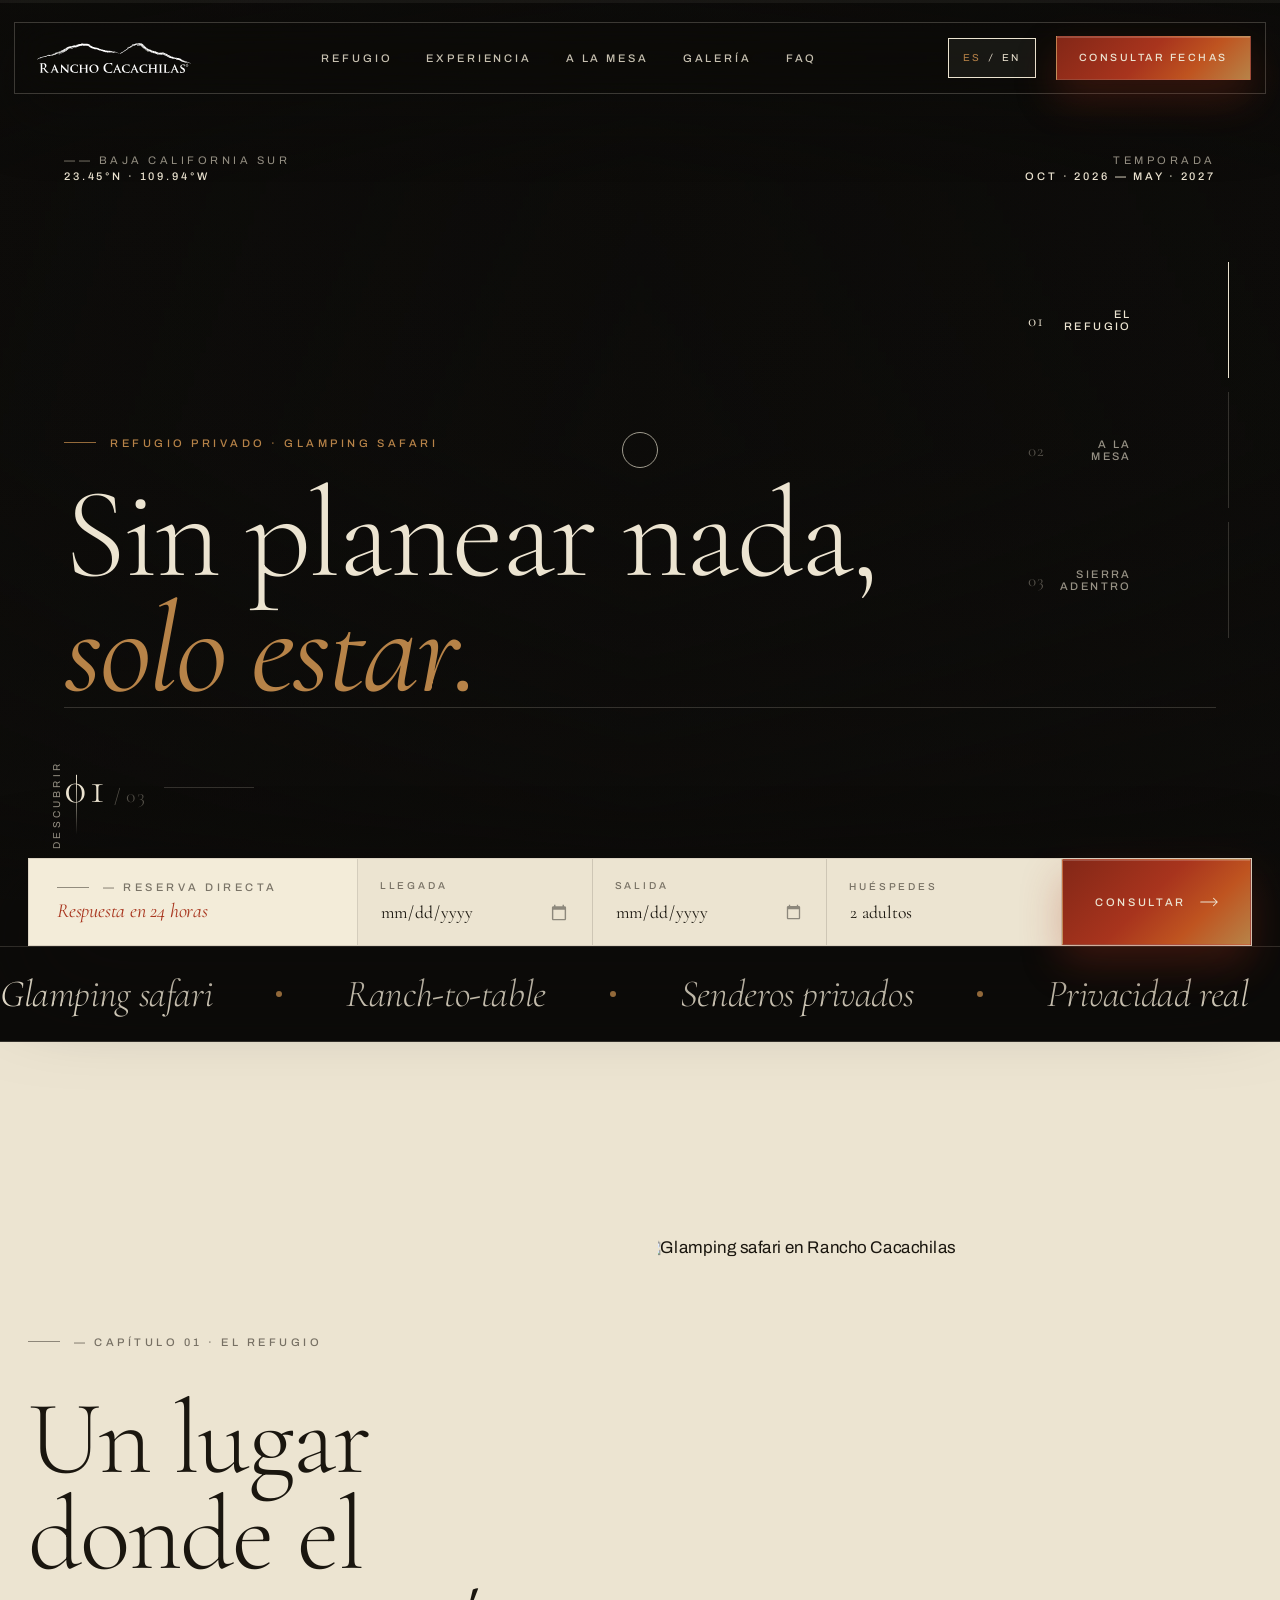
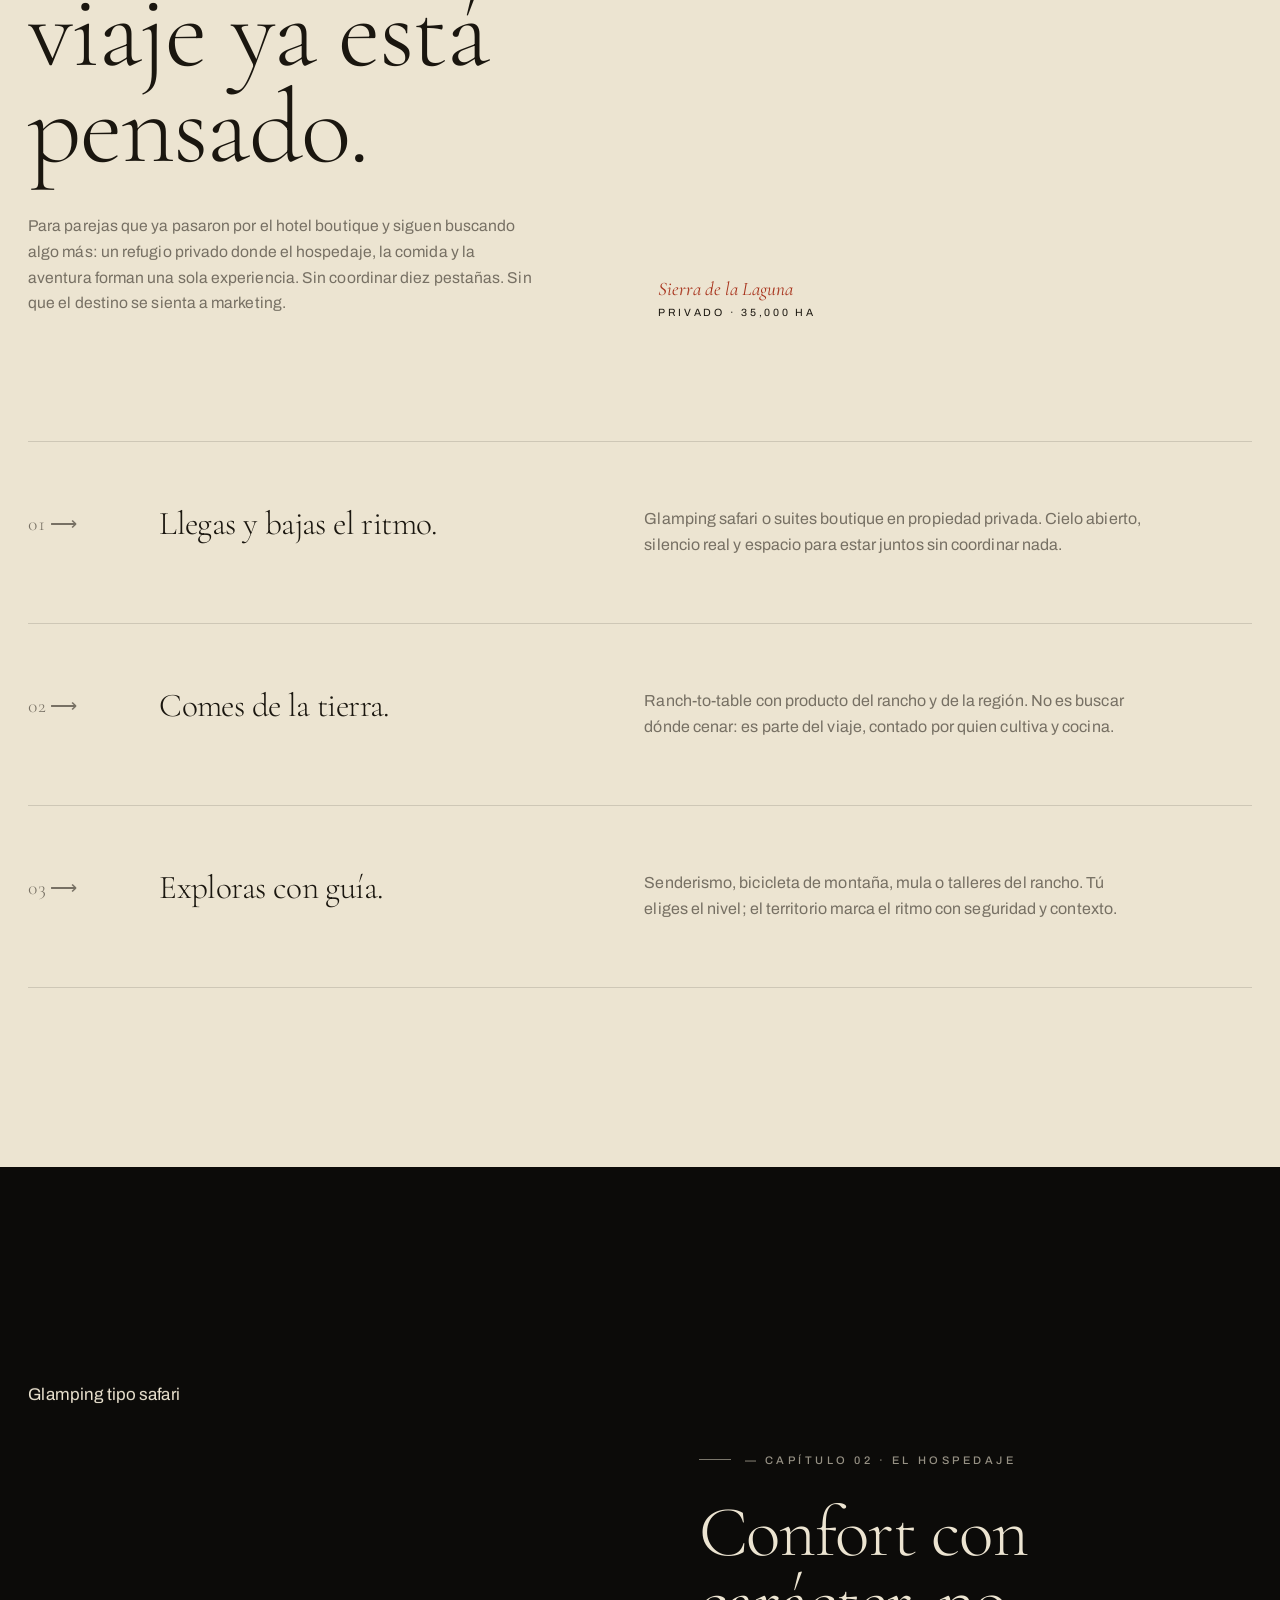
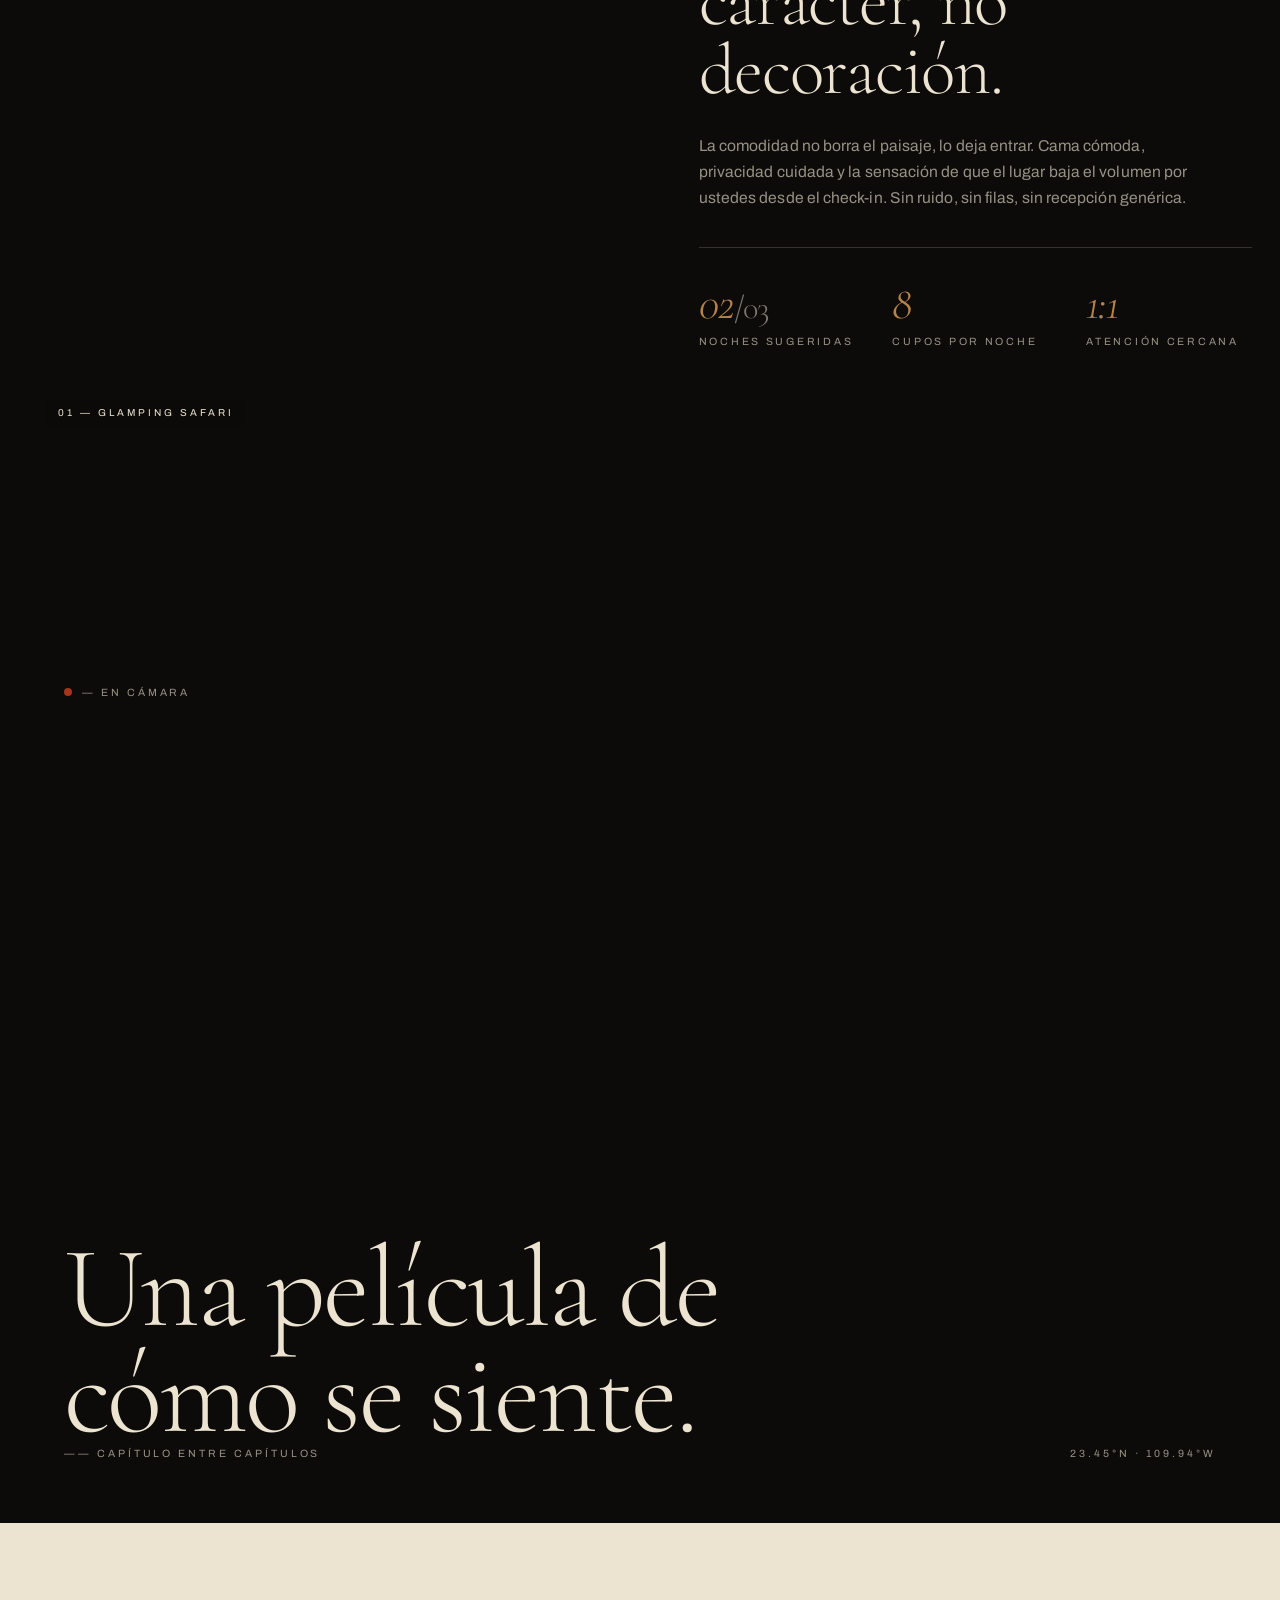
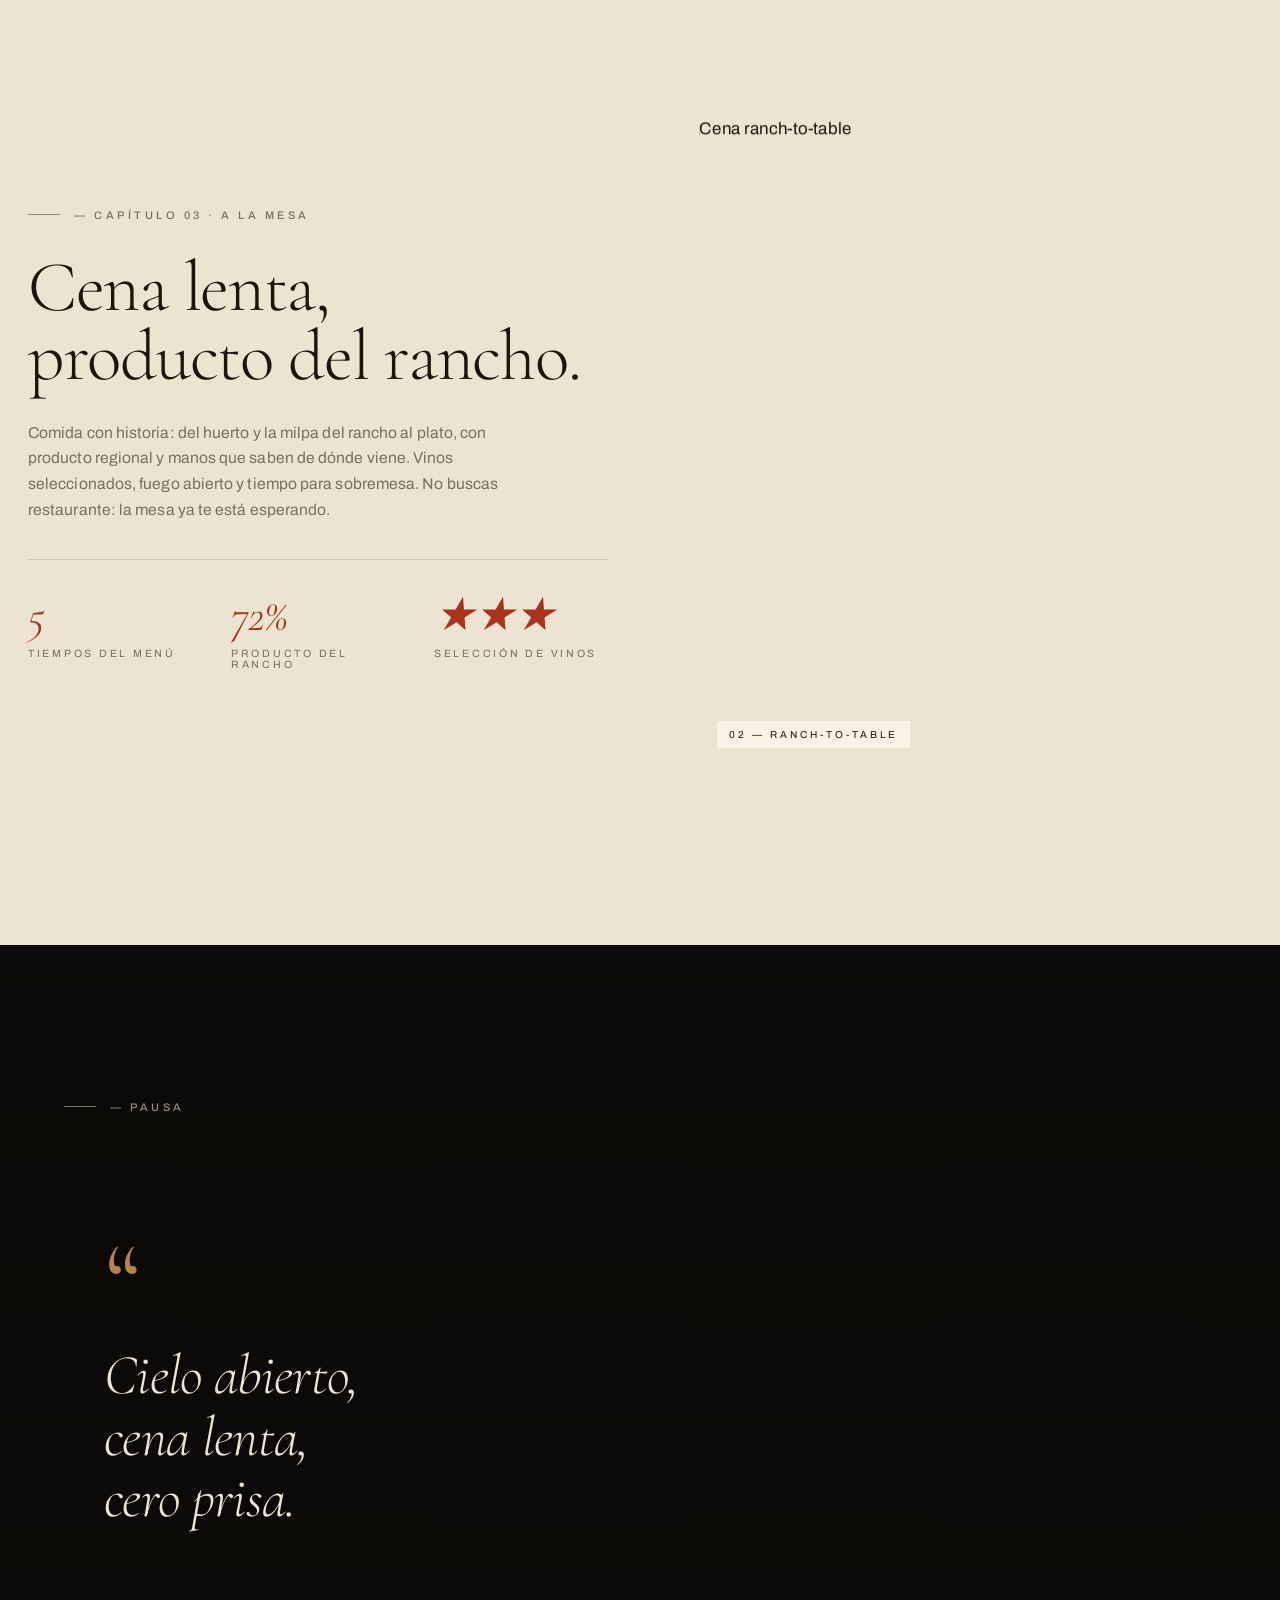
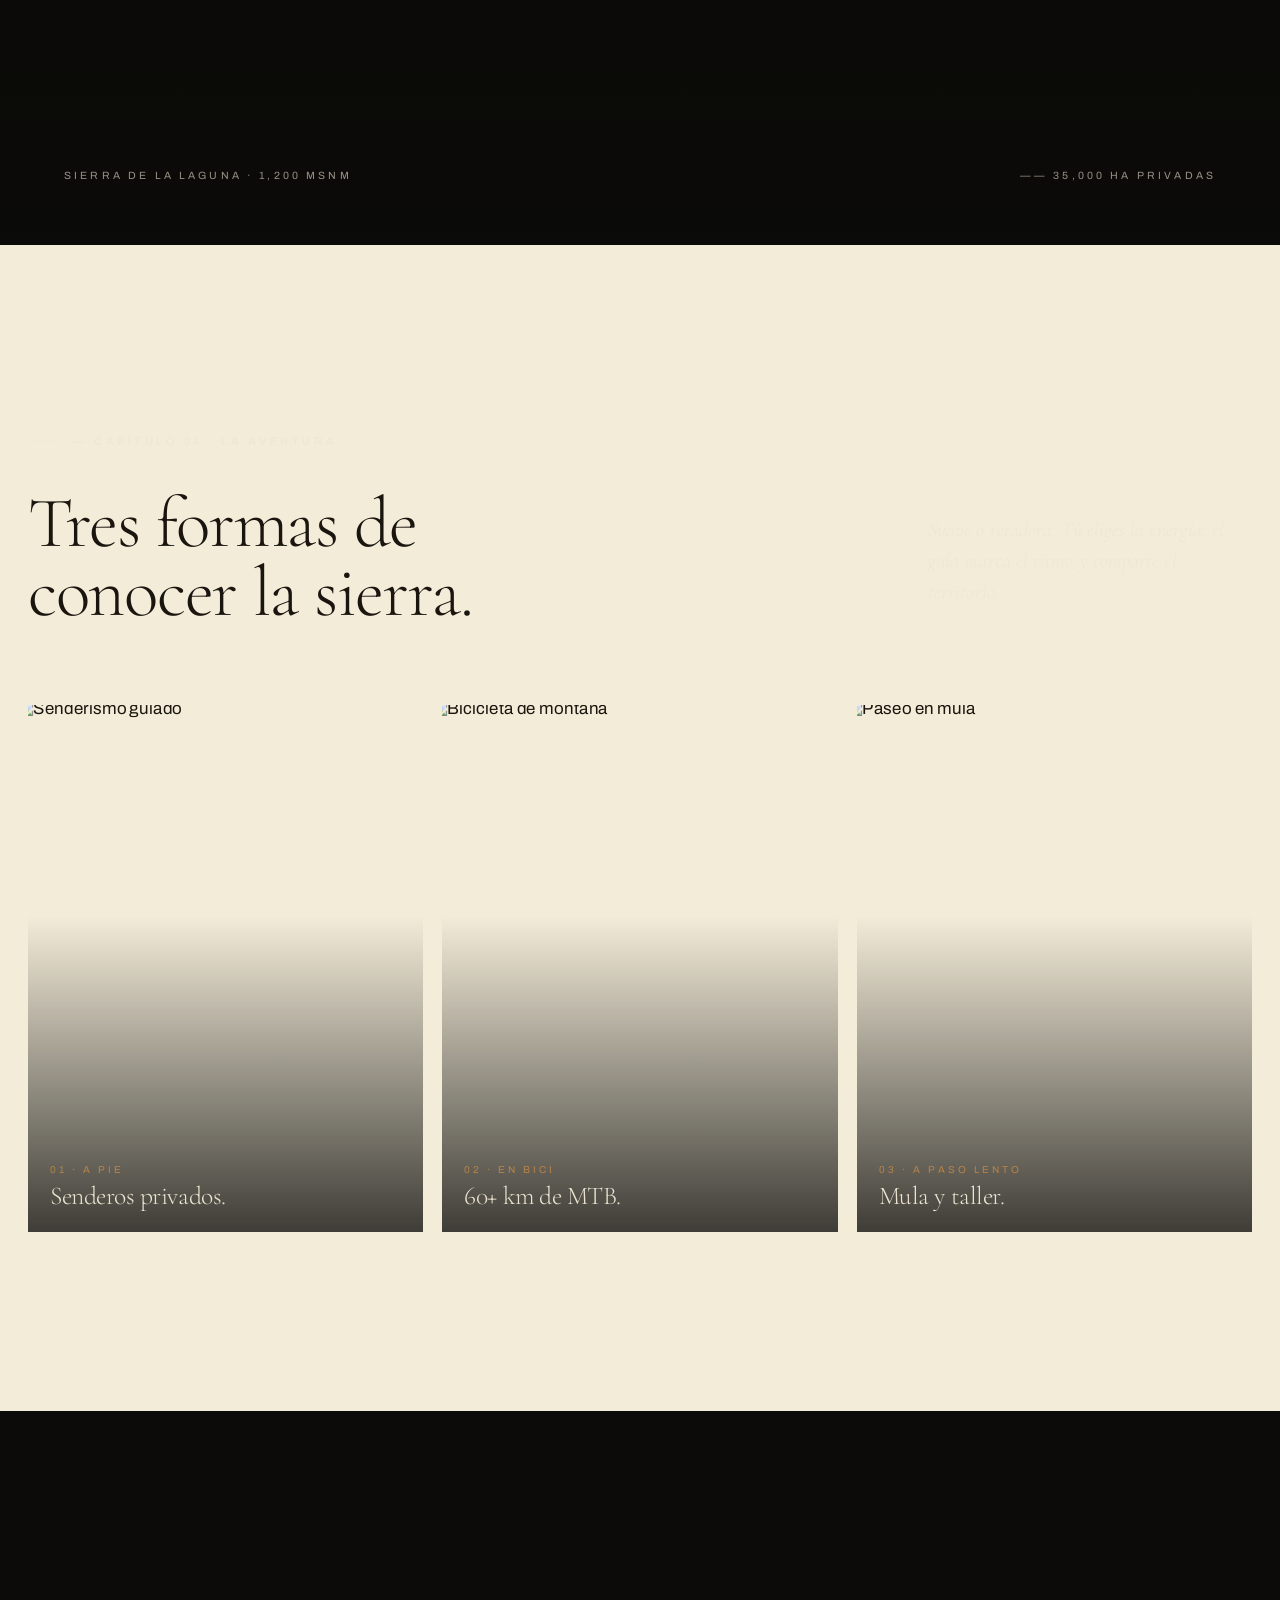
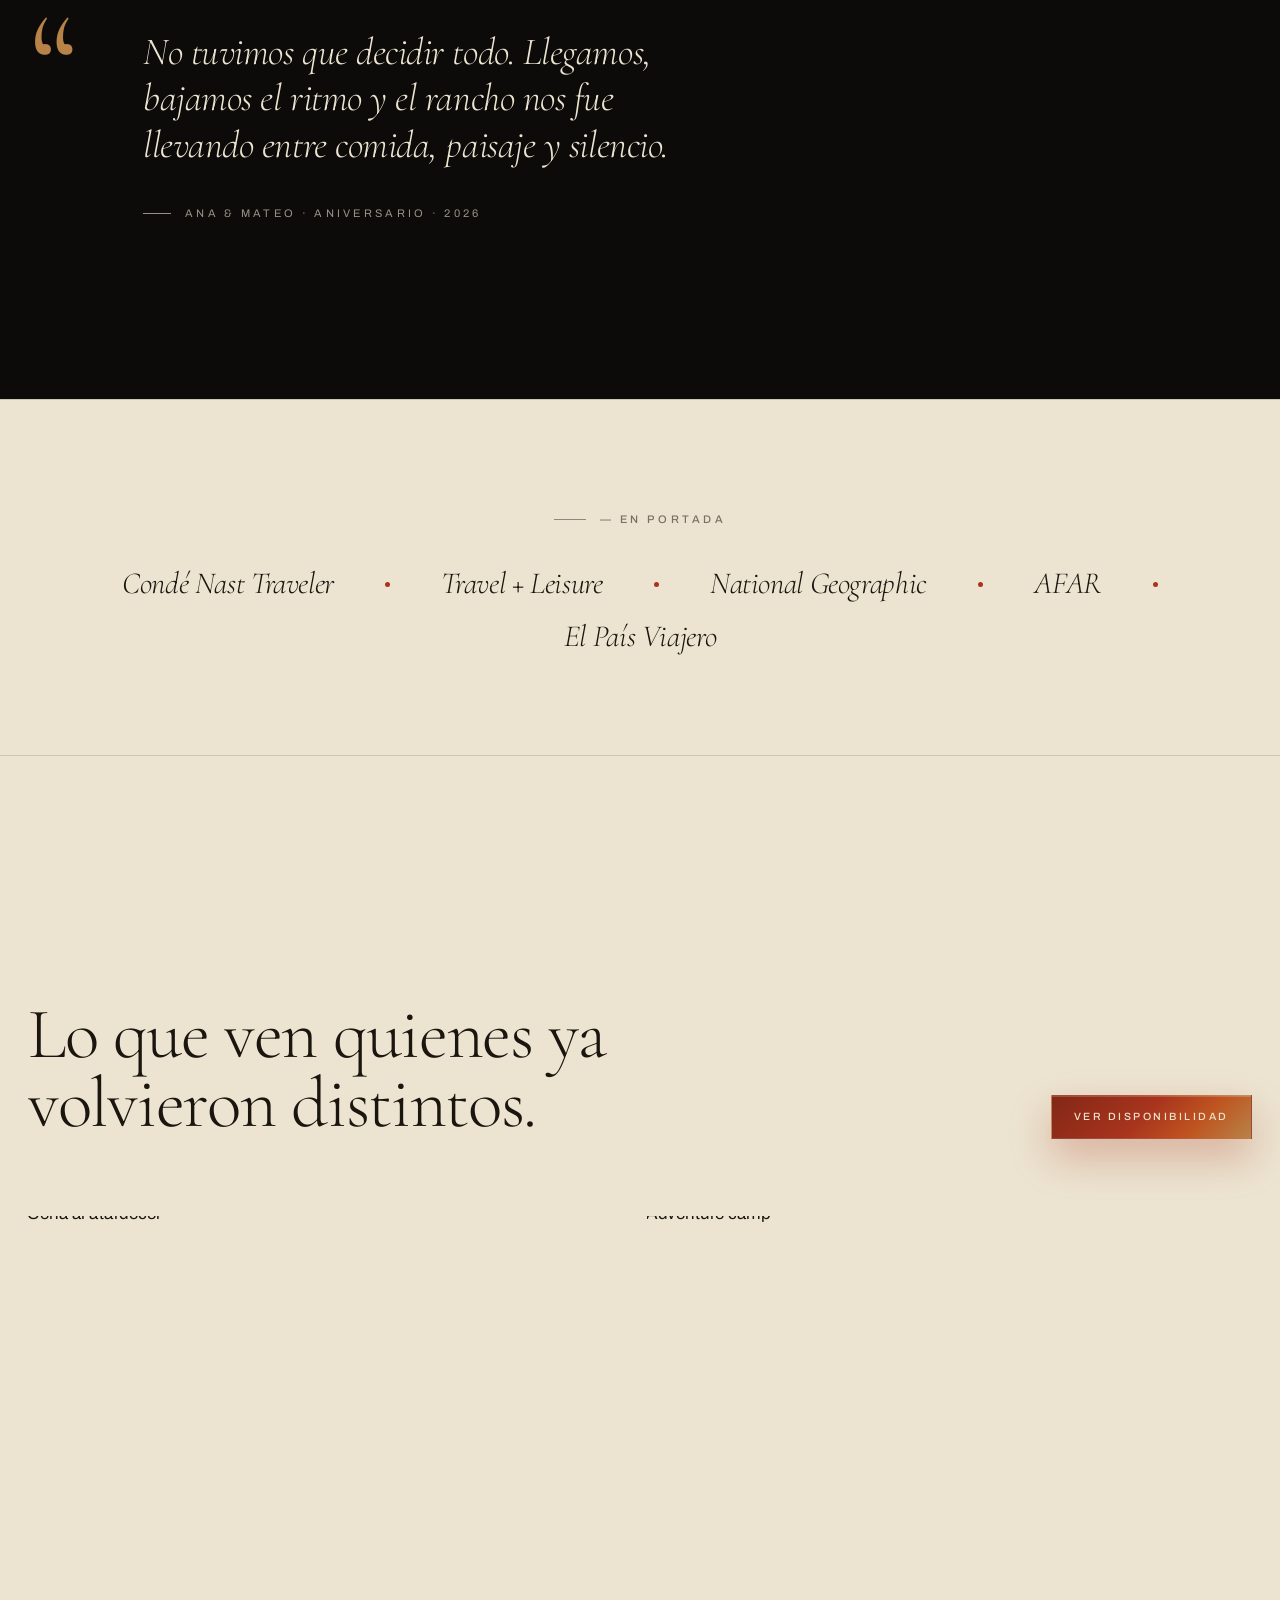
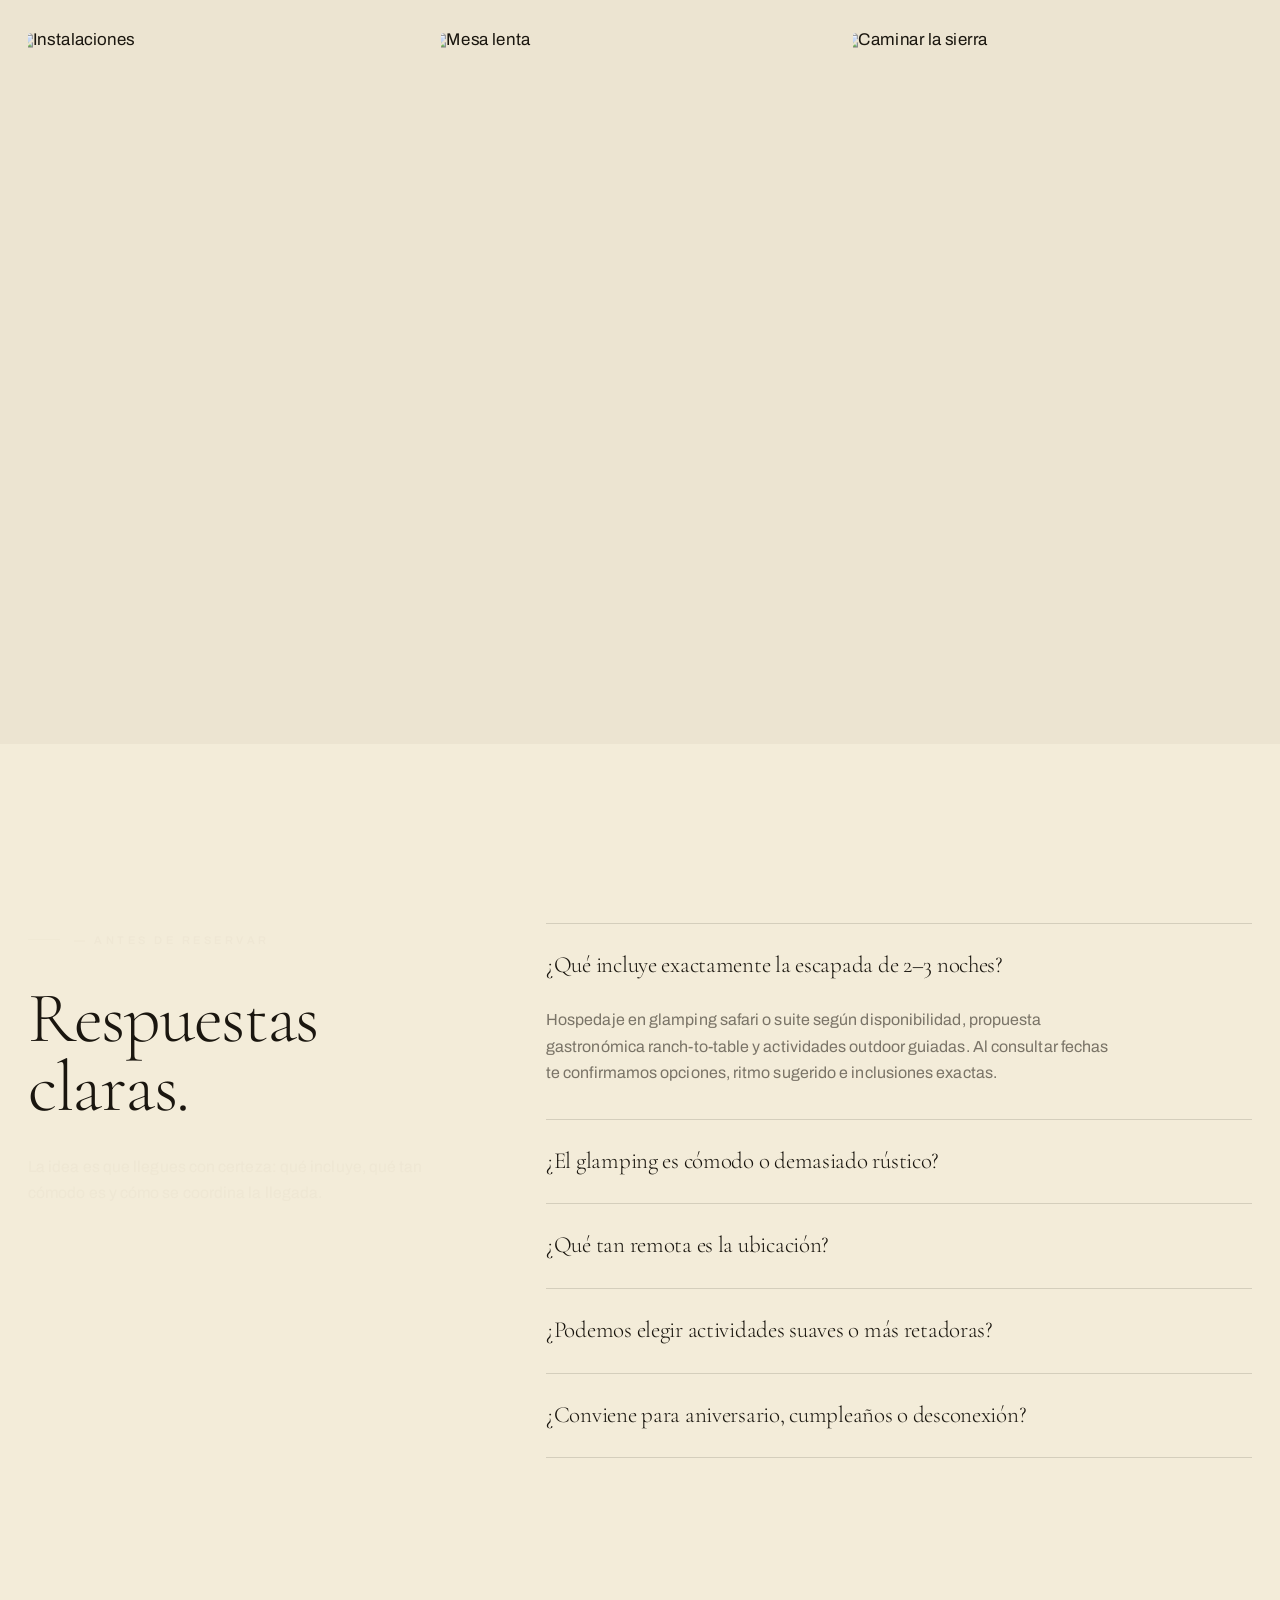
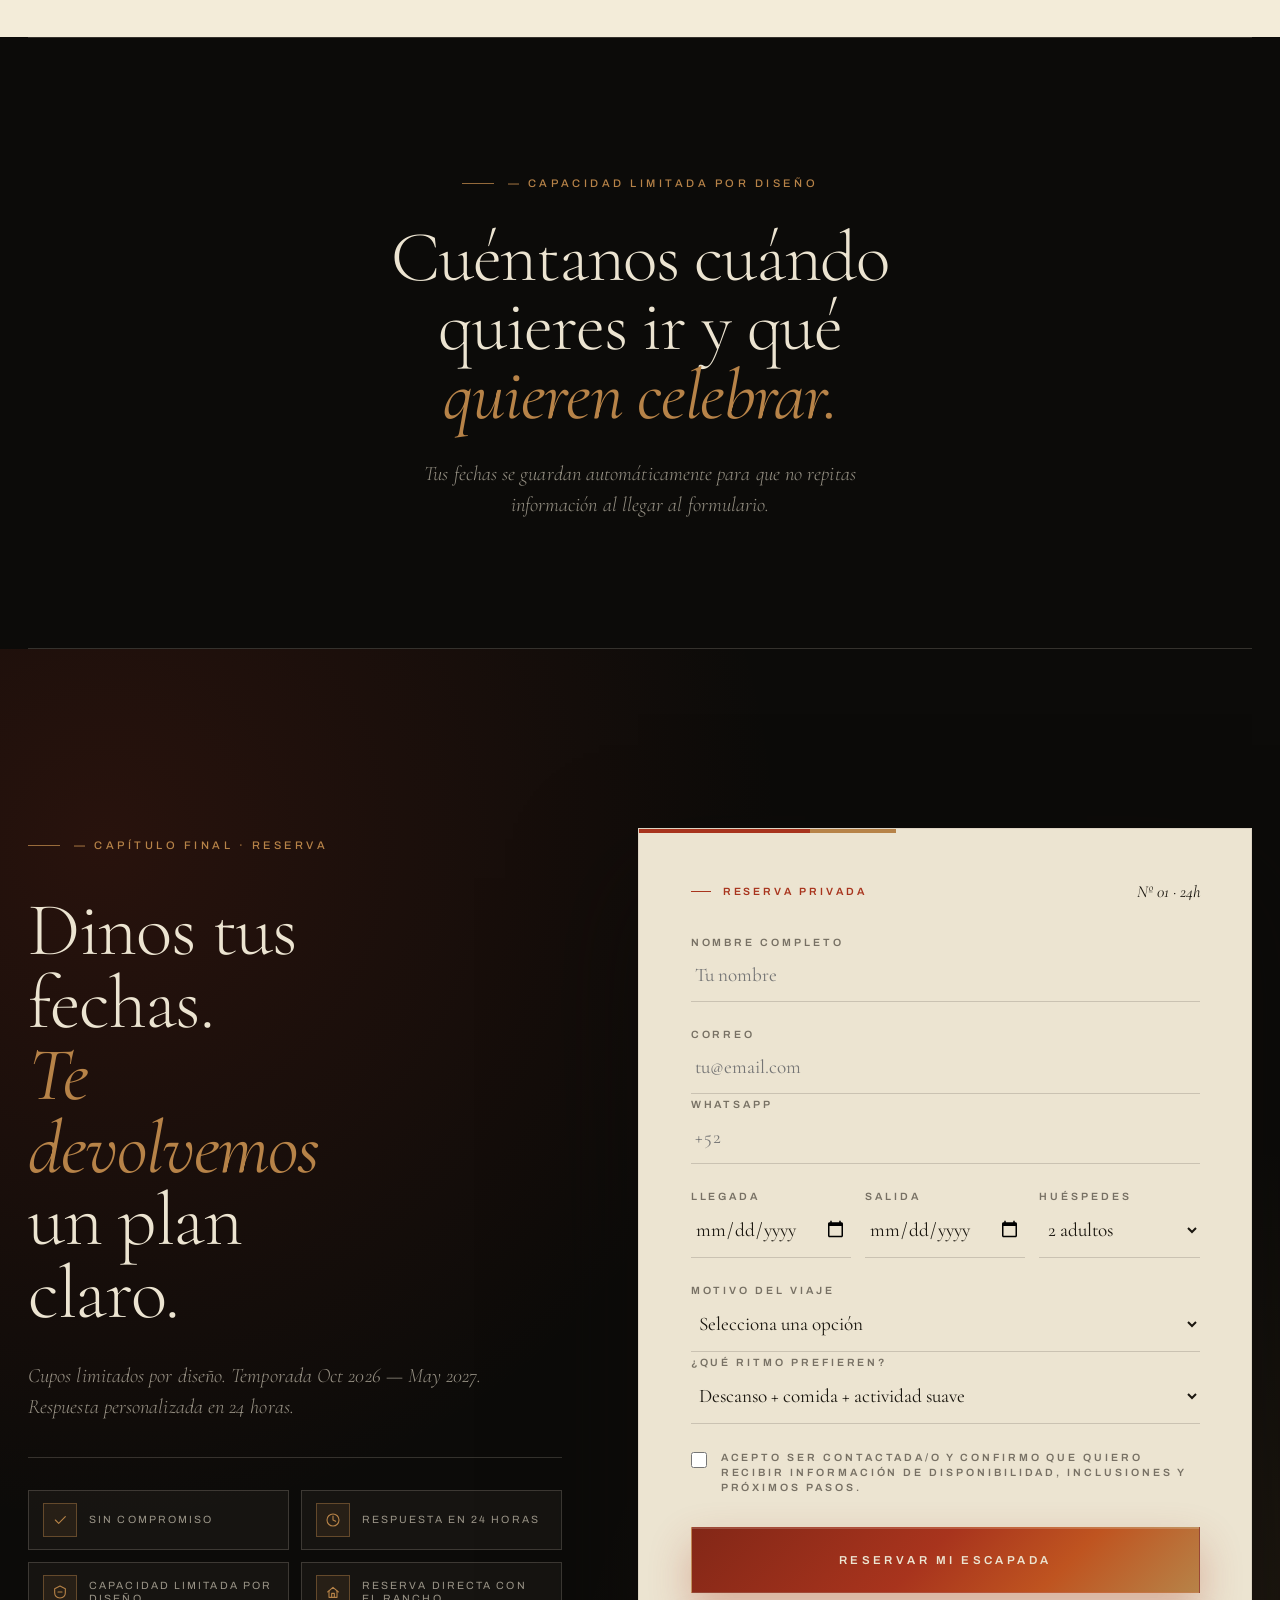
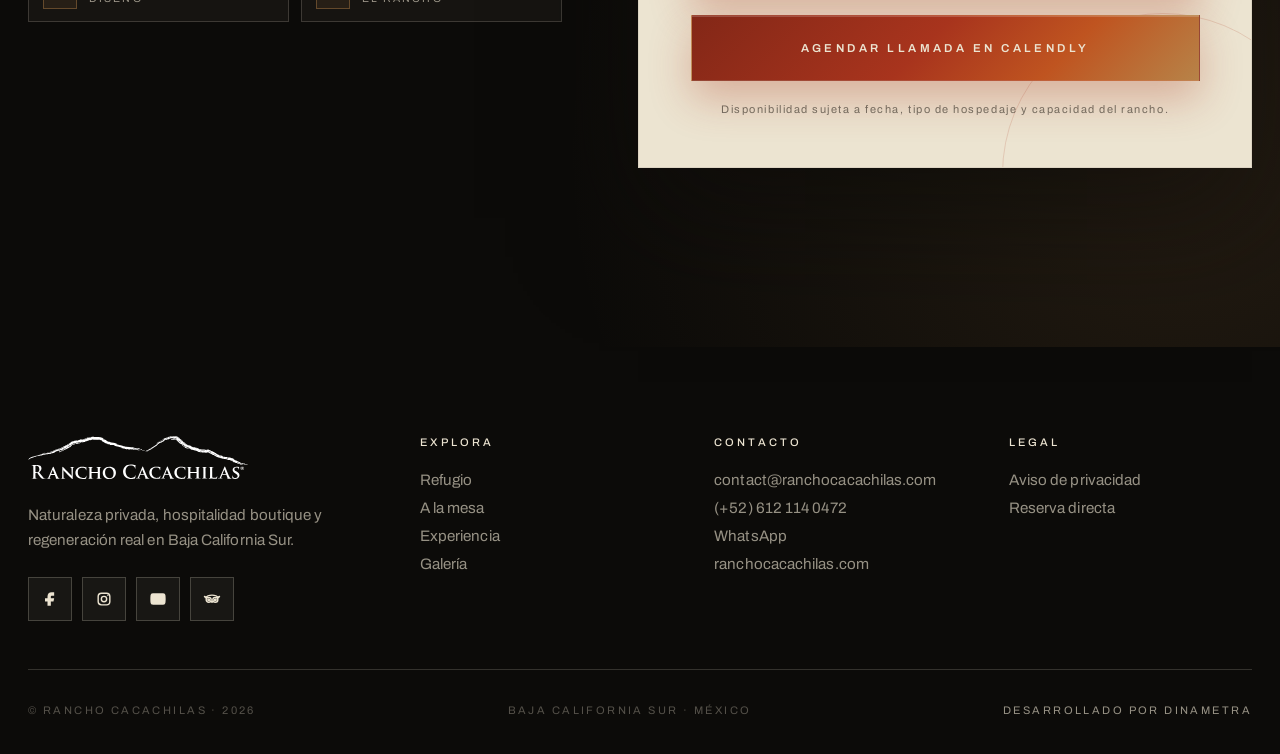
==== commit 85c1201f: "quitar parrafo" ====
--- a/index.html
+++ b/index.html
@@ -83,9 +83,9 @@
 <span class="hero-counter"><span data-hero-current="">01</span><sub>/ 03</sub></span>
 <div aria-hidden="true" class="hero-progress"><span></span></div>
 </div>
-<p class="lead" data-i18n="hero.sub" style="margin:0;color:rgba(236,228,209,.78);max-width:42ch;">
+<!-- <p class="lead" data-i18n="hero.sub" style="margin:0;color:rgba(236,228,209,.78);max-width:42ch;">
             Dos o tres noches en un rancho regenerativo privado. Hospedaje boutique, comida del rancho a tu mesa y senderos guiados para desconectar de verdad.
-          </p>
+          </p> -->
 </footer>
 </div>
 <nav aria-label="Escenas" class="hero-thumbs">
--- a/styles.css
+++ b/styles.css
@@ -302,6 +302,43 @@
 .nav.is-light:not(.is-scrolled) .nav-cta:hover { background: var(--clay); border-color: var(--clay); }
 
 .nav-toggle { display: none; }
+
+.mobile-menu {
+  position: fixed;
+  inset: 0;
+  z-index: 99;
+  display: flex;
+  flex-direction: column;
+  justify-content: center;
+  align-items: center;
+  gap: 28px;
+  padding: 120px 28px 48px;
+  background: rgba(12, 11, 9, 0.96);
+  color: var(--paper);
+  opacity: 0;
+  visibility: hidden;
+  pointer-events: none;
+  transform: translateY(-12px);
+  transition: opacity .35s var(--ease), visibility .35s var(--ease), transform .35s var(--ease);
+}
+
+body.menu-open .mobile-menu {
+  opacity: 1;
+  visibility: visible;
+  pointer-events: auto;
+  transform: translateY(0);
+}
+
+.mobile-menu a {
+  font-family: var(--font-display);
+  font-size: clamp(2rem, 9vw, 4rem);
+  line-height: 1;
+  color: var(--paper);
+}
+
+.mobile-menu a em {
+  color: var(--bronze);
+}
 
 /* HERO */
 .hero {
@@ -1773,7 +1810,7 @@
 .popup-form .form-row.three{display:grid;grid-template-columns:repeat(3,1fr);gap:12px;}
 /* Thank you */
 .ty-page{min-height:100svh;background:var(--ink);color:var(--paper);overflow-x:hidden;}
-.ty-nav{position:fixed;top:22px;left:50%;transform:translateX(-50%);z-index:10;width:min(1120px,calc(100% - 28px));height:72px;display:flex;align-items:center;justify-content:space-between;padding:12px 16px 12px 24px;border-radius:999px;border:1px solid rgba(236,228,209,.18);background:rgba(12,11,9,.58);backdrop-filter:blur(22px);}
+.ty-nav{position:fixed;top:22px;left:50%;transform:translateX(-50%);z-index:10;width:min(1120px,calc(100% - 28px));height:72px;display:flex;align-items:center;justify-content:space-between;padding:12px 16px 12px 24px;border:1px solid rgba(236,228,209,.18);background:rgba(12,11,9,.58);backdrop-filter:blur(22px);}
 .ty-nav img{width:156px;max-height:46px;object-fit:contain;}
 .ty-hero{position:relative;min-height:100svh;display:grid;align-items:center;padding:140px 0 70px;overflow:hidden;isolation:isolate;}
 .ty-bg{position:absolute;inset:-8% -4%;background-image:var(--bg);background-size:cover;background-position:center;filter:brightness(.55);z-index:-3;}
